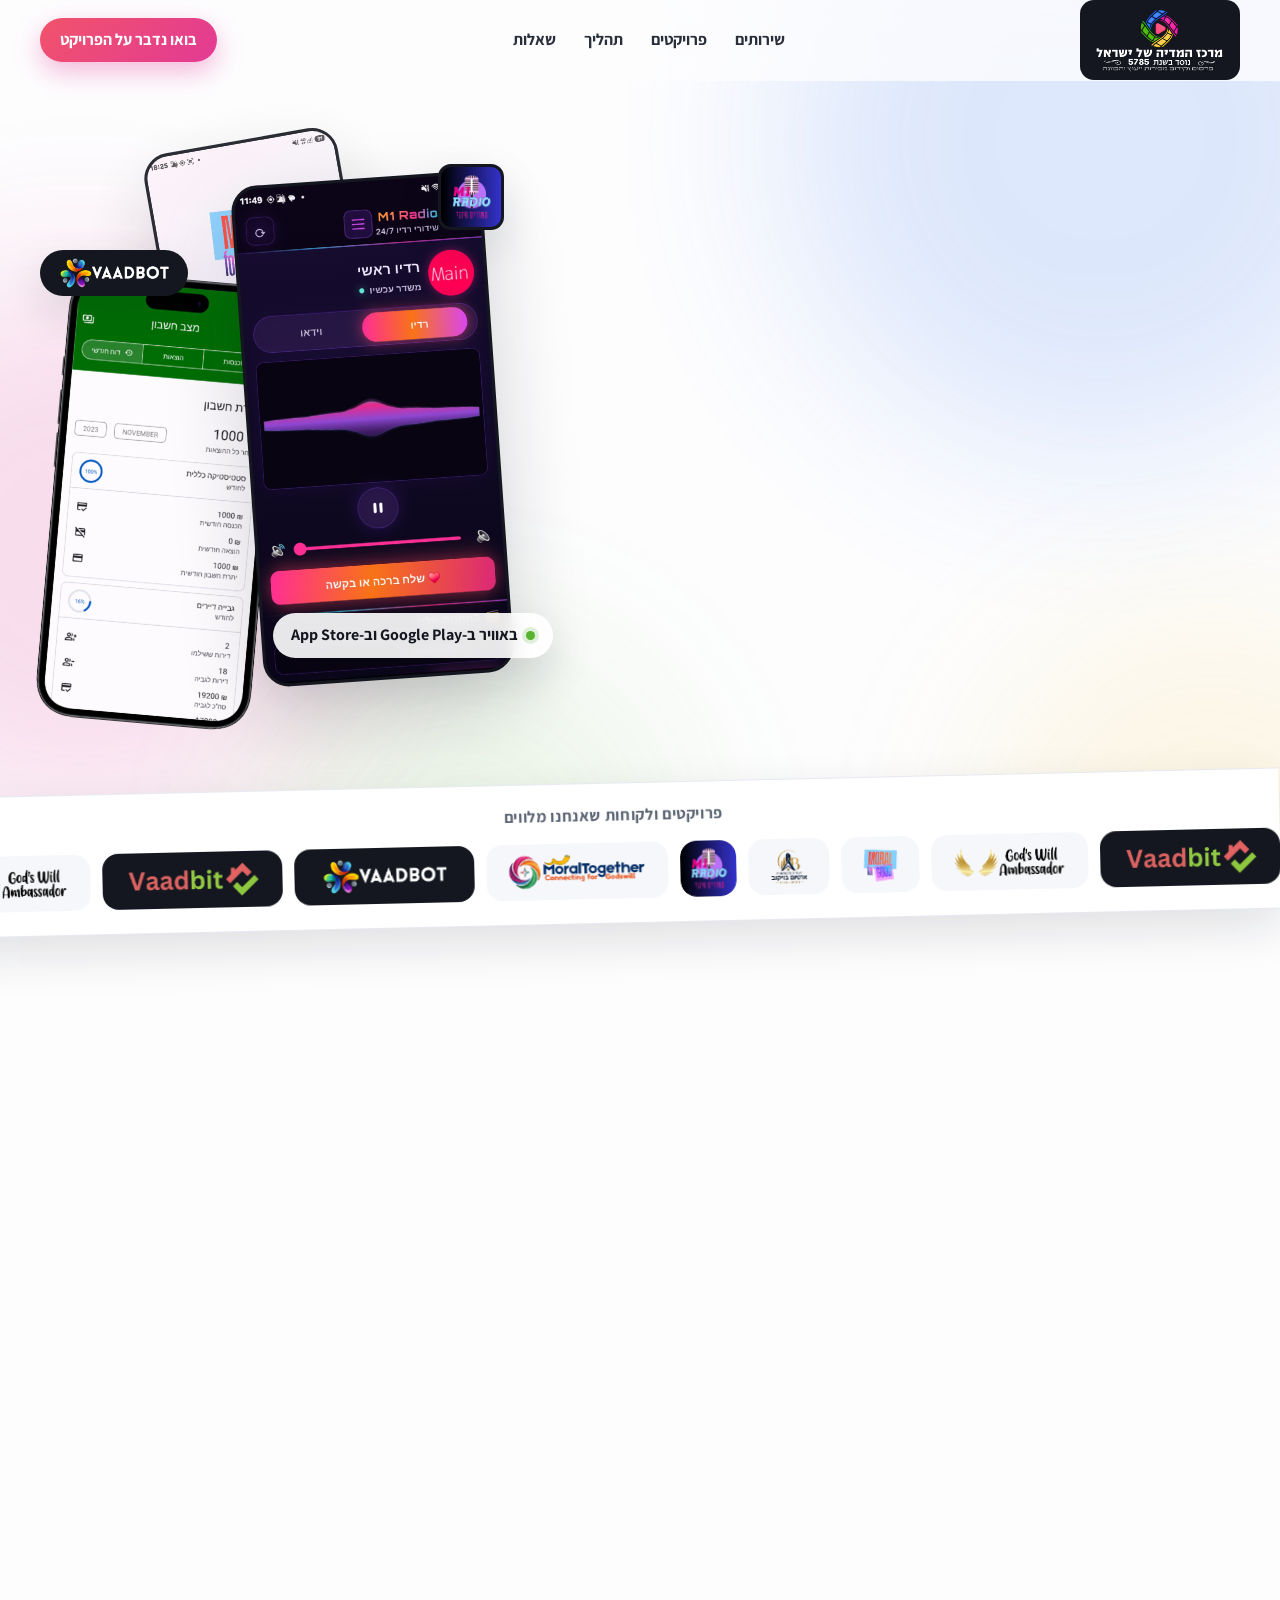
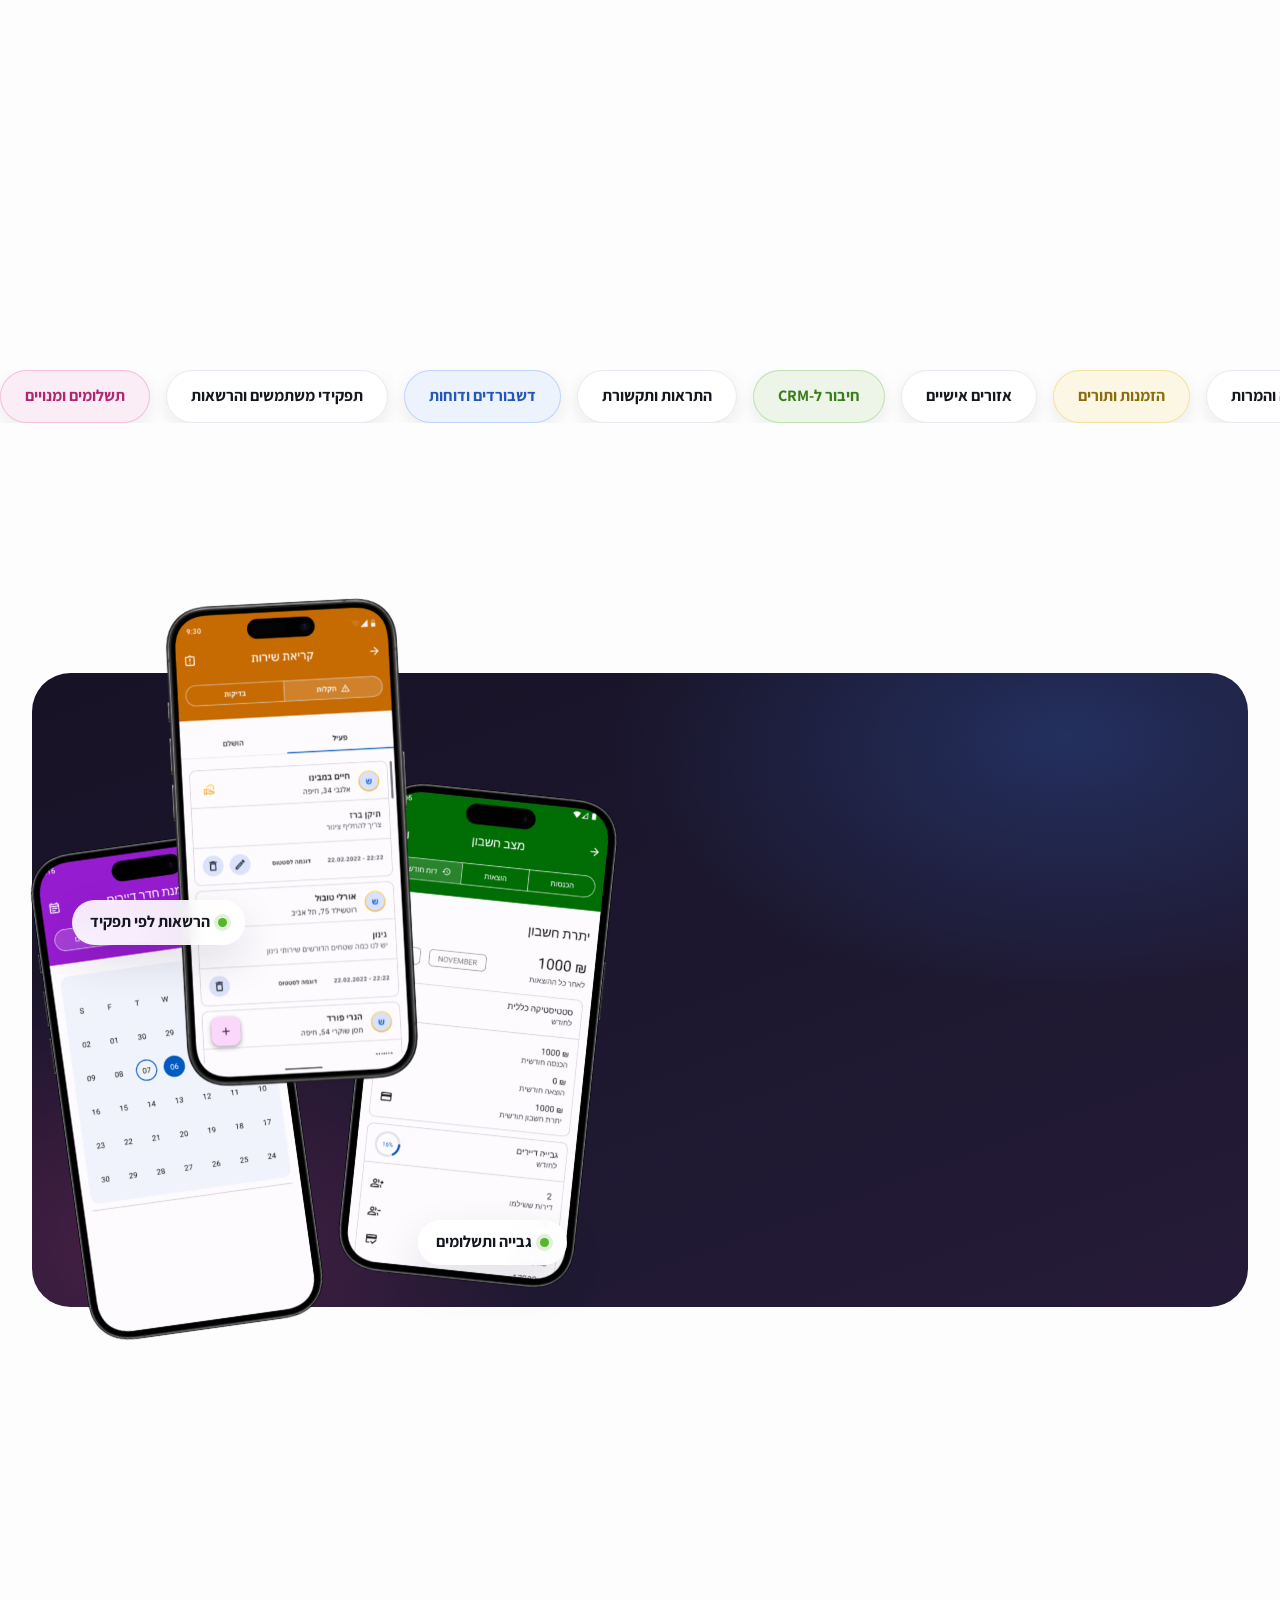
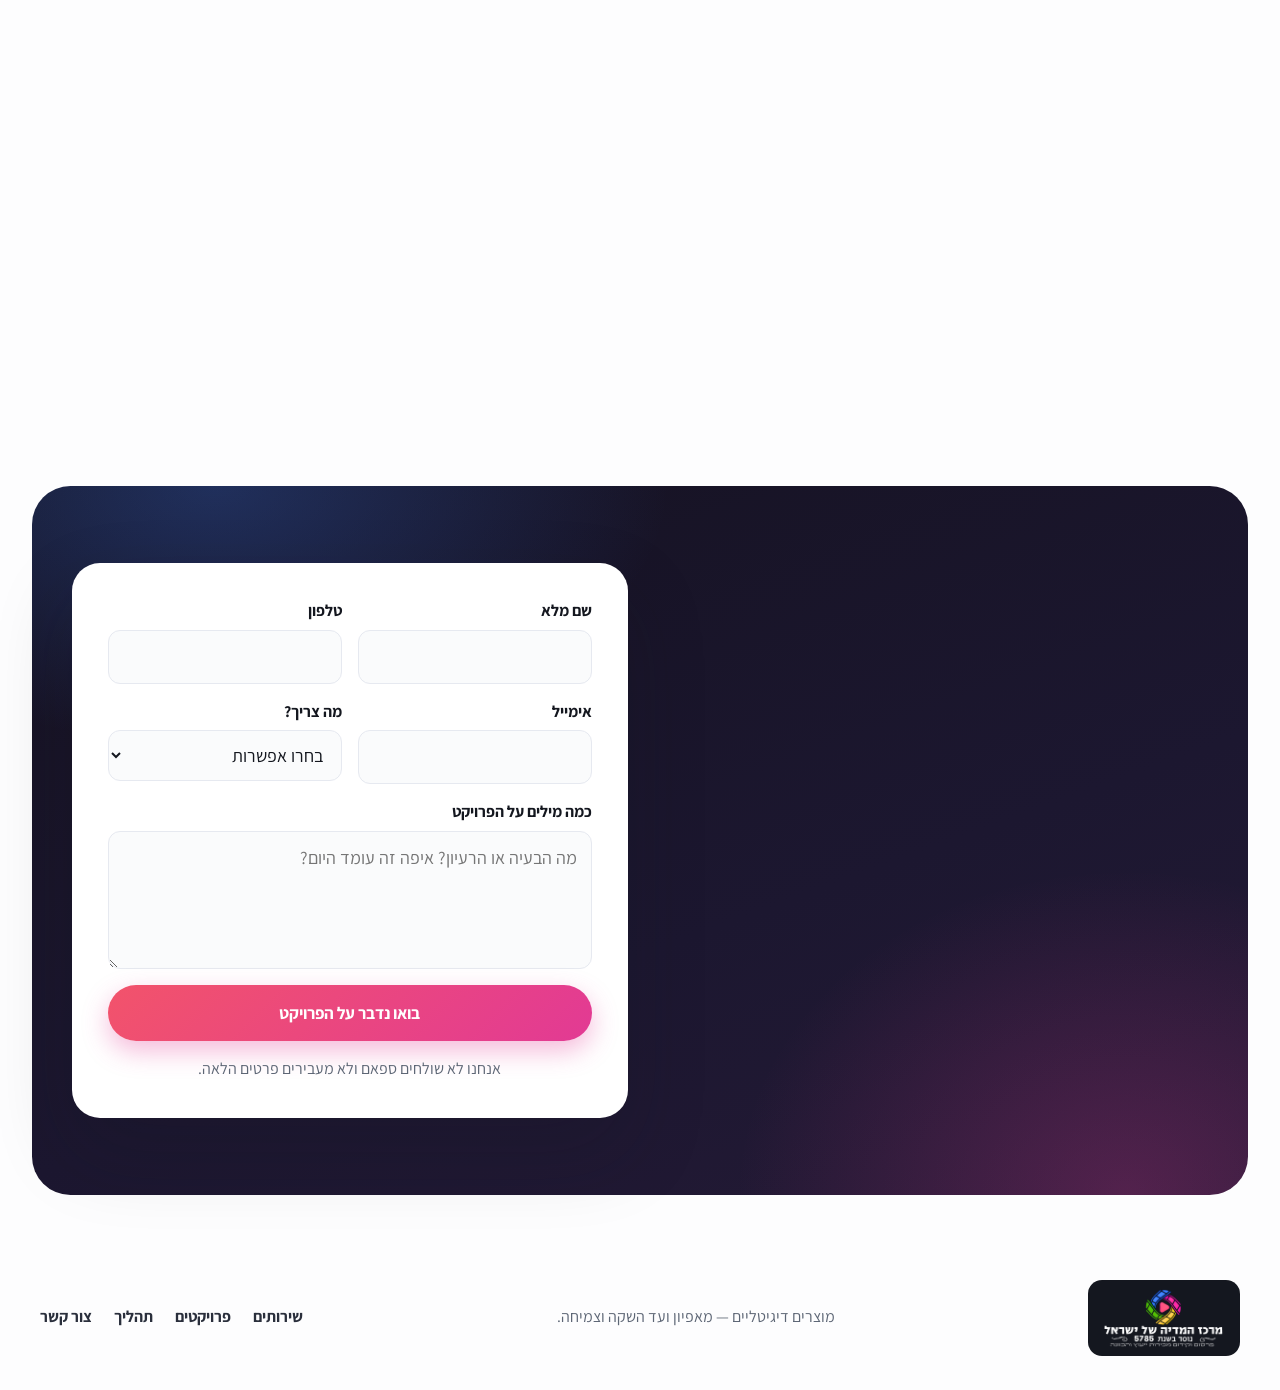
==== index.html @ 9c000285 "Add initial JavaScript and CSS files for website functionality and styling - Implement entrance anim" ====
<!doctype html>
<html lang="he-IL" dir="rtl">
  <head>
    <meta charset="utf-8">
    <meta name="viewport" content="width=device-width, initial-scale=1">
    <title>פיתוח אפליקציות ומוצרים דיגיטליים לעסקים | Merkaz Media</title>
    <meta name="description" content="האפליקציה שלכם — מהרעיון ועד Google Play ו-App Store. צוות קטן שמאפיין, מעצב ומפתח אפליקציות, מערכות Web ואתרים עסקיים. מוצרים אמיתיים באוויר: VaadBot, M1 Radio, MoralTogether.">
    <meta property="og:type" content="website">
    <meta property="og:title" content="Merkaz Media — האפליקציה שלכם, מהרעיון ועד החנויות">
    <meta property="og:description" content="צוות מוצר קטן: אפיון, עיצוב, פיתוח והשקה. מסכים אמיתיים מתוך מוצרים שכבר באוויר.">
    <link rel="icon" type="image/png" href="assets/favicon-merkaz-media.png">
    <link rel="preconnect" href="https://fonts.googleapis.com">
    <link rel="preconnect" href="https://fonts.gstatic.com" crossorigin>
    <link href="https://fonts.googleapis.com/css2?family=Assistant:wght@400;500;600;700;800&display=swap" rel="stylesheet">
    <link rel="stylesheet" href="styles.css">
  </head>
  <body>

    <div class="page-glow" aria-hidden="true">
      <span class="glow glow-blue"></span>
      <span class="glow glow-pink"></span>
      <span class="glow glow-yellow"></span>
      <span class="glow glow-green"></span>
    </div>

    <header class="site-header" data-header>
      <nav class="nav" aria-label="ניווט ראשי">
        <a class="brand" href="#top" aria-label="Merkaz Media">
          <img src="assets/merkaz-logo.png" alt="Merkaz Media">
        </a>
        <div class="nav-links" data-nav-links>
          <a href="#services">שירותים</a>
          <a href="#work">פרויקטים</a>
          <a href="#process">תהליך</a>
          <a href="#faq">שאלות</a>
        </div>
        <div class="nav-actions">
          <a class="btn btn-primary btn-nav" href="#contact">בואו נדבר על הפרויקט</a>
          <button class="menu-toggle" type="button" aria-label="פתיחת תפריט" aria-expanded="false" data-menu-toggle>
            <span></span><span></span>
          </button>
        </div>
      </nav>
    </header>

    <main id="top">

      <!-- ============ HERO ============ -->
      <section class="hero">
        <div class="container hero-grid">
          <div class="hero-copy" data-reveal>
            <p class="eyebrow">פיתוח אפליקציות · מערכות Web · אתרים עסקיים</p>
            <h1><span class="hl">האפליקציה שלכם</span> — מהרעיון ועד Google&nbsp;Play <span class="nowrap">ו-App&nbsp;Store</span></h1>
            <ul class="slide-bullets">
              <li>אפיון, עיצוב, פיתוח והשקה — צוות אחד לכל הדרך</li>
              <li>מדברים ישירות עם מי שבונה</li>
              <li>כל המסכים בעמוד — מתוך מוצרים שבאוויר</li>
            </ul>
            <div class="hero-actions">
              <a class="btn btn-primary btn-lg" href="#contact">בואו נדבר על הפרויקט</a>
            </div>
          </div>

          <div class="hero-collage" aria-label="מסכים מתוך מוצרים אמיתיים שלנו">
            <figure class="shot shot-main" data-float="1">
              <img src="assets/m1-player.jpeg" alt="אפליקציית M1 Radio - נגן רדיו חי">
            </figure>
            <figure class="shot shot-side no-frame" data-float="2">
              <img src="assets/vaadbot-account.png" alt="אפליקציית VaadBot - מצב חשבון ועד הבית">
            </figure>
            <figure class="shot shot-back" data-float="3">
              <img src="assets/mfg-login.jpg" alt="אפליקציית Moral for Good - מסך התחברות">
            </figure>
            <div class="float-chip chip-store" data-float="2">
              <span class="dot"></span> באוויר ב-Google Play וב-App Store
            </div>
            <div class="float-chip chip-logo chip-logo-vaadbot" data-float="2">
              <img src="assets/logo-vaadbot-color.png" alt="VaadBot">
            </div>
            <div class="float-chip chip-logo chip-logo-m1" data-float="1">
              <img src="assets/logo-m1radio.png" alt="M1 Radio">
            </div>
          </div>
        </div>

        <!-- logo strip bleeds out of the hero into the next section -->
        <div class="logo-strip" aria-label="מותגים שעובדים איתנו">
          <div class="logo-strip-inner">
            <p class="logo-strip-title">פרויקטים ולקוחות שאנחנו מלווים</p>
            <div class="logo-track" data-marquee>
              <div class="logo-group">
                <span class="logo-pill pill-dark"><img src="assets/logo-vaadbot-white.png" alt="VaadBot"></span>
                <span class="logo-pill"><img src="assets/logo-moraltogether.png" alt="MoralTogether"></span>
                <span class="logo-pill pill-photo"><img src="assets/logo-m1radio.png" alt="M1 Radio"></span>
                <span class="logo-pill"><img src="assets/logo-boikov-finance.png" alt="ארטיום בויקוב - ייעוץ משכנתאות"></span>
                <span class="logo-pill"><img src="assets/logo-moralforgood.png" alt="Moral for Good"></span>
                <span class="logo-pill"><img src="assets/logo-gwa-black.png" alt="God's Will Ambassador"></span>
                <span class="logo-pill pill-dark"><img src="assets/logo-vaadbit.png" alt="VaadBit"></span>
              </div>
              <div class="logo-group" aria-hidden="true">
                <span class="logo-pill pill-dark"><img src="assets/logo-vaadbot-white.png" alt=""></span>
                <span class="logo-pill"><img src="assets/logo-moraltogether.png" alt=""></span>
                <span class="logo-pill pill-photo"><img src="assets/logo-m1radio.png" alt=""></span>
                <span class="logo-pill"><img src="assets/logo-boikov-finance.png" alt=""></span>
                <span class="logo-pill"><img src="assets/logo-moralforgood.png" alt=""></span>
                <span class="logo-pill"><img src="assets/logo-gwa-black.png" alt=""></span>
                <span class="logo-pill pill-dark"><img src="assets/logo-vaadbit.png" alt=""></span>
              </div>
            </div>
          </div>
        </div>
      </section>

      <!-- ============ SERVICES ============ -->
      <section class="section services" id="services">
        <div class="container">
          <div class="section-head" data-reveal>
            <p class="eyebrow">מה אתם מקבלים</p>
            <h2>תקבלו אפליקציה, מערכת Web או אתר שמביא פניות — סביב התהליך האמיתי שלכם</h2>
          </div>

          <div class="service-grid">
            <article class="service-card" data-reveal>
              <h3>שירות שצריך להפוך לאפליקציה — <strong>עד החנויות.</strong></h3>
              <ul class="slide-bullets">
                <li>iOS ואנדרואיד מקוד אחד (Flutter / React Native)</li>
                <li>משתמשים, תשלומים והתראות</li>
                <li>ליווי עד הפרסום ב-Google Play וב-App Store</li>
              </ul>
              <img class="service-img service-img-phone" src="assets/m1-video.jpeg" alt="מסך וידאו באפליקציית M1 Radio" loading="lazy">
            </article>

            <article class="service-card" data-reveal>
              <h3>במקום אקסל, וואטסאפ ומערכות לא מחוברות — <strong>מערכת אחת.</strong></h3>
              <ul class="slide-bullets">
                <li>אזור אישי ללקוחות ולעובדים</li>
                <li>הרשאות, דוחות ותהליכי עבודה</li>
                <li>חיבור ל-CRM ולכלים שכבר יש לכם</li>
              </ul>
              <img class="service-img service-img-wide" src="assets/M1-Radio-web-app-preview.png" alt="מערכת Web של M1 Radio" loading="lazy">
            </article>

            <article class="service-card" data-reveal>
              <h3>אתר שעובד ככלי מכירה — <strong>לא תדמית.</strong></h3>
              <ul class="slide-bullets">
                <li>מסר אחד ברור בכל דף</li>
                <li>חיבור לפרסום, אנליטיקה ו-CRM</li>
                <li>מדידה ושיפור יחס ההמרה</li>
              </ul>
              <img class="service-img service-img-wide" src="assets/moraltogether-site.png" alt="אתר MoralTogether שפיתחנו" loading="lazy">
            </article>
          </div>

          <div class="discovery-strip" data-reveal>
            <strong>אין אפיון? מגיעים עם רעיון:</strong>
            <div class="discovery-steps">
              <span>רעיון</span><span class="arr">←</span><span>אפיון</span><span class="arr">←</span><span>מסכים</span><span class="arr">←</span><span>MVP</span>
            </div>
          </div>
        </div>

        <div class="cap-marquee" data-marquee aria-label="יכולות">
          <div class="cap-row">
            <span class="cap c-pink">תשלומים ומנויים</span>
            <span class="cap">תפקידי משתמשים והרשאות</span>
            <span class="cap c-blue">דשבורדים ודוחות</span>
            <span class="cap">התראות ותקשורת</span>
            <span class="cap c-green">חיבור ל-CRM</span>
            <span class="cap">אזורים אישיים</span>
            <span class="cap c-yellow">הזמנות ותורים</span>
            <span class="cap">אנליטיקה והמרות</span>
          </div>
          <div class="cap-row" aria-hidden="true">
            <span class="cap c-pink">תשלומים ומנויים</span>
            <span class="cap">תפקידי משתמשים והרשאות</span>
            <span class="cap c-blue">דשבורדים ודוחות</span>
            <span class="cap">התראות ותקשורת</span>
            <span class="cap c-green">חיבור ל-CRM</span>
            <span class="cap">אזורים אישיים</span>
            <span class="cap c-yellow">הזמנות ותורים</span>
            <span class="cap">אנליטיקה והמרות</span>
          </div>
        </div>

        <div class="container">
          <div class="section-cta" data-reveal>
            <a class="btn btn-dark" href="#contact">בואו נדבר על הפרויקט</a>
          </div>
        </div>
      </section>

      <!-- ============ CASE DEEP DIVE (dark island) ============ -->
      <section class="section deep-dive">
        <div class="container deep-grid">
          <div class="deep-copy" data-reveal>
            <p class="eyebrow eyebrow-light">מבט לתוך פרויקט אמיתי</p>
            <h2>מערכת עם תשלומים, תפקידים וגבייה — שרצה אצל <span class="hl-accent">דיירים אמיתיים</span></h2>
            <ul class="slide-bullets">
              <li>כל תפקיד — דייר, בעל דירה, ועד — רואה מסכים והרשאות משלו</li>
              <li>הכנסות, הוצאות וסטטוס גבייה לכל דירה</li>
              <li>קריאות שירות, ספקים והזמנת חדרים באפליקציה אחת</li>
            </ul>
            <a class="btn btn-light" href="#contact">בואו נדבר על הפרויקט</a>
          </div>
          <div class="deep-screens" aria-label="מסכים מתוך VaadBot">
            <figure class="deep-phone dp-1 no-frame"><img src="assets/vaadbot-account.png" alt="מצב חשבון ב-VaadBot" loading="lazy"></figure>
            <figure class="deep-phone dp-2 no-frame"><img src="assets/vaadbot-service.png" alt="קריאות שירות ב-VaadBot" loading="lazy"></figure>
            <figure class="deep-phone dp-3 no-frame"><img src="assets/vaadbot-calendar.png" alt="הזמנת חדר דיירים ב-VaadBot" loading="lazy"></figure>
            <div class="float-chip chip-roles" data-float="1"><span class="dot dot-green"></span> הרשאות לפי תפקיד</div>
            <div class="float-chip chip-pay" data-float="2"><span class="dot dot-yellow"></span> גבייה ותשלומים</div>
          </div>
        </div>
      </section>

      <!-- ============ PROJECTS / PROOF ============ -->
      <section class="section work" id="work">
        <div class="container">
          <div class="section-head" data-reveal>
            <p class="eyebrow">פרויקטים נבחרים</p>
            <h2>בלי הדמיות ובלי סטוק — <span class="hl-accent">מסכים אמיתיים</span> מתוך מוצרים שכבר באוויר</h2>
          </div>

          <div class="work-grid">
            <article class="work-card wc-tall" data-reveal>
              <a class="work-media wm-phone" href="https://play.google.com/store/apps/details?id=il.m1radio.m1_radio&hl=he" target="_blank" rel="noopener">
                <img src="assets/m1-live.jpeg" alt="שידור חי באפליקציית M1 Radio" loading="lazy">
              </a>
              <div class="work-body">
                <p><strong>M1 Radio</strong> — רדיו 24/7 עם שידור חי · Google Play</p>
              </div>
            </article>

            <article class="work-card wc-tall" data-reveal>
              <div class="work-media wm-phone">
                <img src="assets/mfg-4.jpg" alt="מסך הגרלות באפליקציית Moral for Good" loading="lazy">
              </div>
              <div class="work-body">
                <p><strong>Moral for Good</strong> — פרופילים, תוכן והגרלות לקהילה</p>
              </div>
            </article>

            <article class="work-card wc-tall" data-reveal>
              <div class="work-media wm-phone">
                <img src="assets/m1-feed.jpeg" alt="תחנות ובקשות באפליקציית M1 Radio" loading="lazy">
              </div>
              <div class="work-body">
                <p><strong>M1 Radio</strong> — תחנות, ברכות ובקשות מהמאזינים</p>
              </div>
            </article>

            <article class="work-card wc-wide" data-reveal>
              <a class="work-media wm-wide" href="https://moraltogether.com/" target="_blank" rel="noopener">
                <img src="assets/moraltogether-site.png" alt="דף הבית של MoralTogether" loading="lazy">
              </a>
              <div class="work-body">
                <p><strong>MoralTogether</strong> — פלטפורמת קהילה בשלוש שפות · moraltogether.com</p>
              </div>
            </article>

            <article class="work-card wc-wide" data-reveal>
              <div class="work-media wm-wide">
                <img src="assets/boikov-finance-hero.png" alt="אתר ארטיום בויקוב - ייעוץ משכנתאות" loading="lazy">
              </div>
              <div class="work-body">
                <p><strong>ארטיום בויקוב</strong> — אתר תדמית ולידים ליועץ משכנתאות</p>
              </div>
            </article>

            <article class="work-card wc-wide" data-reveal>
              <div class="work-media wm-wide">
                <img src="assets/iceking-hero.png" alt="אתר Boikov Mindset - אימון מנטלי" loading="lazy">
              </div>
              <div class="work-body">
                <p><strong>Boikov Mindset</strong> — אתר אישי לאימון מנטלי ולסדנאות</p>
              </div>
            </article>
          </div>
        </div>
      </section>

      <!-- ============ TEAM + PROCESS ============ -->
      <section class="section team" id="team">
        <div class="container team-grid">
          <div class="team-media" data-reveal>
            <img src="assets/vladimir-berson.jpg" alt="ולדימיר ברסון - מוביל פיתוח והשקת פרויקטים" loading="lazy">
            <div class="team-badge">
              <strong>ולדימיר ברסון</strong>
              <span>מוביל פיתוח ומסירת פרויקטים</span>
            </div>
          </div>
          <div class="team-copy" data-reveal>
            <p class="eyebrow">מי אתם פוגשים</p>
            <h2>אתם מדברים ישירות עם מי שבונה — מהשיחה הראשונה ועד ההשקה</h2>
            <ul class="slide-bullets">
              <li>ולדימיר מלווה כל פרויקט אישית — בלי שכבות תיווך</li>
              <li>מגיעים עם בעיה או רעיון — יוצאים עם תוכנית</li>
              <li>אחרי ההשקה: תמיכה, אנליטיקה והמשך פיתוח</li>
            </ul>
            <a class="btn btn-dark" href="#contact">בואו נדבר על הפרויקט</a>
          </div>
        </div>

        <div class="container">
          <div class="process-strip" id="process" data-reveal aria-label="שלבי העבודה">
            <span class="process-step"><span class="step-num sn-blue">1</span>היכרות</span>
            <span class="process-step"><span class="step-num sn-pink">2</span>אפיון</span>
            <span class="process-step"><span class="step-num sn-yellow">3</span>עיצוב</span>
            <span class="process-step"><span class="step-num sn-green">4</span>פיתוח</span>
            <span class="process-step"><span class="step-num sn-blue">5</span>השקה</span>
            <span class="process-step"><span class="step-num sn-pink">6</span>צמיחה</span>
          </div>
        </div>
      </section>

      <!-- ============ FAQ ============ -->
      <section class="section faq-section" id="faq">
        <div class="container faq-grid">
          <div class="section-head" data-reveal>
            <p class="eyebrow">שאלות נפוצות</p>
            <h2>מה ששואלים אותנו לפני שמתחילים</h2>
          </div>
          <div class="faq" data-reveal>
            <details open>
              <summary>האם צריך להגיע עם אפיון מלא?</summary>
              <p>לא. מספיק להגיע עם בעיה עסקית, רעיון או כיוון ראשוני. אנחנו עוזרים להגדיר את המוצר, ה-MVP ותוכנית העבודה.</p>
            </details>
            <details>
              <summary>כמה עולה לפתח אפליקציה?</summary>
              <p>זה תלוי בהיקף ובמורכבות. אחרי שיחת היכרות ואפיון ראשוני נותנים הערכה מסודרת לפי שלבים — בלי הבטחות כלליות ובלי הפתעות בהמשך.</p>
            </details>
            <details>
              <summary>כמה זמן לוקח פרויקט?</summary>
              <p>תלוי בהיקף. MVP ממוקד יכול לעלות לאוויר תוך חודשים בודדים; אחרי האפיון תקבלו תוכנית שלבים ריאלית.</p>
            </details>
            <details>
              <summary>למי שייך הקוד והמוצר?</summary>
              <p>זה מוגדר בצורה ברורה בהסכם הפרויקט. הלקוח מקבל שקיפות וגישה מסודרת לעבודה ולתיעוד.</p>
            </details>
            <details>
              <summary>מה קורה אחרי ההשקה?</summary>
              <p>השקה היא לא סוף הדרך. ממשיכים לתמוך, לשפר ולהרחיב את המוצר לפי הצורך — כולל אנליטיקה ותוכנית צמיחה.</p>
            </details>
          </div>
        </div>
      </section>

      <!-- ============ CONTACT (dark island) ============ -->
      <section class="section contact" id="contact">
        <div class="container contact-grid">
          <div class="contact-copy" data-reveal>
            <p class="eyebrow eyebrow-light">מתחילים שיחה</p>
            <h2>ספרו מה אתם רוצים לבנות — נחזור אליכם <span class="hl-accent">תוך יום עסקים</span></h2>
            <ul class="slide-bullets">
              <li>שיחת היכרות ללא עלות וללא התחייבות</li>
              <li>מדברים ישירות עם מי שיבנה את המוצר</li>
              <li>מקבלים כיוון ראשוני גם בלי אפיון מוכן</li>
            </ul>
            <div class="contact-person">
              <img src="assets/vladimir-berson.jpg" alt="" loading="lazy">
              <div>
                <strong>ולדימיר ברסון</strong>
                <span>עונה אישית לכל פנייה</span>
              </div>
            </div>
          </div>
          <form class="contact-form" data-contact-form novalidate>
            <div class="form-grid">
              <div class="form-field">
                <label for="f-name">שם מלא</label>
                <input id="f-name" name="name" autocomplete="name" required>
              </div>
              <div class="form-field">
                <label for="f-phone">טלפון</label>
                <input id="f-phone" name="phone" type="tel" autocomplete="tel" required>
              </div>
              <div class="form-field">
                <label for="f-email">אימייל</label>
                <input id="f-email" name="email" type="email" autocomplete="email">
              </div>
              <div class="form-field">
                <label for="f-need">מה צריך?</label>
                <select id="f-need" name="need" required>
                  <option value="">בחרו אפשרות</option>
                  <option>אפליקציה</option>
                  <option>מערכת Web</option>
                  <option>אתר עסקי</option>
                  <option>אפיון מוצר / UX</option>
                  <option>עדיין לא בטוחים</option>
                </select>
              </div>
              <div class="form-field full">
                <label for="f-msg">כמה מילים על הפרויקט</label>
                <textarea id="f-msg" name="message" rows="4" placeholder="מה הבעיה או הרעיון? איפה זה עומד היום?" required></textarea>
              </div>
              <div class="form-field full">
                <button class="btn btn-primary btn-lg btn-submit" type="submit">בואו נדבר על הפרויקט</button>
                <p class="form-note">אנחנו לא שולחים ספאם ולא מעבירים פרטים הלאה.</p>
              </div>
            </div>
            <div class="success-message" tabindex="-1" hidden>
              <strong>תודה, קיבלנו את הפרטים!</strong>
              <span>נחזור אליכם בהקדם — בדרך כלל תוך יום עסקים.</span>
            </div>
          </form>
        </div>
      </section>
    </main>

    <footer class="site-footer">
      <div class="container footer-inner">
        <a class="brand" href="#top"><img src="assets/merkaz-logo.png" alt="Merkaz Media"></a>
        <span>מוצרים דיגיטליים — מאפיון ועד השקה וצמיחה.</span>
        <nav class="footer-nav" aria-label="ניווט תחתון">
          <a href="#services">שירותים</a>
          <a href="#work">פרויקטים</a>
          <a href="#process">תהליך</a>
          <a href="#contact">צור קשר</a>
        </nav>
      </div>
    </footer>

    <script src="script.js"></script>
  </body>
</html>
---- styles.css ----
/* ============================================================
   Merkaz Media — WebsiteClaude04
   Palette from the logo: blue / magenta / green / yellow,
   coral "play" as the primary CTA color.
   Layout concept: "smeared grid" (from WebsiteClaude02) —
   sections bleed into each other, elements overlap boundaries,
   soft color fields drift behind the page.
   Copy concept (from WebsiteClaude03) — the headline IS the
   text: highlighted words alone tell the story, body copy is
   3-4 short bullets per block, one repeated CTA.
   ============================================================ */

:root {
  --ink: #14171f;
  --ink-soft: #2a2f3c;
  --muted: #5d6675;
  --line: #e6e9f0;
  --bg: #fdfdfe;
  --white: #ffffff;

  --blue: #3b7af0;
  --pink: #e23a94;
  --coral: #f2536b;
  --green: #58b32e;
  --yellow: #f2c230;

  --grad-cta: linear-gradient(135deg, var(--coral), var(--pink));
  --grad-brand: linear-gradient(120deg, var(--blue), var(--pink) 55%, var(--yellow));

  --shadow-sm: 0 6px 18px rgba(20, 23, 31, 0.08);
  --shadow-md: 0 18px 44px rgba(20, 23, 31, 0.12);
  --shadow-lg: 0 34px 80px rgba(20, 23, 31, 0.18);

  --radius: 20px;
  --radius-lg: 28px;
  --container: 1400px;
  --pad: clamp(20px, 4vw, 40px);
  --font: "Assistant", "Segoe UI", Arial, sans-serif;
}

* { box-sizing: border-box; }

html { scroll-behavior: smooth; overflow-x: clip; }

body {
  margin: 0;
  font-family: var(--font);
  font-size: 18px;
  line-height: 1.55;
  color: var(--ink);
  background: var(--bg);
  text-align: right;
  overflow-x: hidden;
}

img { max-width: 100%; display: block; }

a { color: inherit; text-decoration: none; }

button, input, select, textarea { font: inherit; color: inherit; }

p { margin: 0 0 1em; }

/* ---------- typography: the headline IS the text ---------- */

h1, h2, h3 { margin: 0 0 0.45em; font-weight: 800; }

h1 {
  font-size: clamp(36px, 5vw, 64px);
  line-height: 1.08;
  letter-spacing: -0.015em;
}

h2 {
  font-size: clamp(28px, 3.8vw, 48px);
  line-height: 1.12;
  letter-spacing: -0.01em;
}

h3 { font-size: 20px; font-weight: 700; }

.nowrap { white-space: nowrap; }

/* highlights: gradient for the hero, one accent color everywhere else —
   the rest of the text stays in a single ink tone */
.hl {
  background: linear-gradient(90deg, var(--blue), var(--pink) 60%, var(--coral));
  -webkit-background-clip: text;
  background-clip: text;
  color: transparent;
}

.hl-accent { color: var(--blue); }

.deep-dive .hl-accent, .contact .hl-accent { color: #7dabff; }

.container {
  max-width: var(--container);
  margin: 0 auto;
  padding-inline: var(--pad);
}

.section { position: relative; padding: clamp(56px, 8vw, 110px) 0; }

.section-head { max-width: 980px; margin-bottom: clamp(28px, 4vw, 48px); }

.eyebrow {
  display: inline-flex;
  align-items: center;
  gap: 8px;
  margin: 0 0 14px;
  padding: 6px 14px;
  border-radius: 999px;
  background: rgba(59, 122, 240, 0.08);
  border: 1px solid rgba(59, 122, 240, 0.18);
  color: var(--blue);
  font-size: 16px;
  font-weight: 700;
}

.eyebrow-light {
  background: rgba(255, 255, 255, 0.1);
  border-color: rgba(255, 255, 255, 0.22);
  color: #fff;
}

/* the entire body copy of a block — max 3-4 short bullets */
.slide-bullets {
  list-style: none;
  margin: 0 0 8px;
  padding: 0;
  display: grid;
  gap: 11px;
  font-size: clamp(18px, 1.4vw, 19px);
  font-weight: 600;
  color: var(--ink-soft);
}

.slide-bullets li { display: flex; align-items: baseline; gap: 10px; }

.slide-bullets li::before {
  content: "✓";
  color: var(--green);
  font-weight: 800;
  flex: 0 0 auto;
}

.deep-dive .slide-bullets, .contact .slide-bullets { color: rgba(255, 255, 255, 0.85); }
.deep-dive .slide-bullets li::before, .contact .slide-bullets li::before { color: var(--yellow); }

/* ---------- page-wide soft color fields (the "smear") ---------- */

.page-glow {
  position: fixed;
  inset: 0;
  z-index: -1;
  pointer-events: none;
  overflow: hidden;
}

.glow {
  position: absolute;
  border-radius: 50%;
  filter: blur(90px);
  opacity: 0.16;
}

.glow-blue   { width: 640px; height: 640px; background: var(--blue);   top: -180px; right: -140px; }
.glow-pink   { width: 560px; height: 560px; background: var(--pink);   top: 30vh;   left: -200px;  }
.glow-yellow { width: 460px; height: 460px; background: var(--yellow); top: 68vh;   right: -160px; opacity: 0.12; }
.glow-green  { width: 420px; height: 420px; background: var(--green);  bottom: -160px; left: 20vw; opacity: 0.1; }

/* ---------- buttons ---------- */

.btn {
  display: inline-flex;
  align-items: center;
  justify-content: center;
  gap: 8px;
  padding: 12px 24px;
  border: 0;
  border-radius: 999px;
  font-weight: 700;
  font-size: 16px;
  cursor: pointer;
  transition: transform 0.2s ease, box-shadow 0.2s ease, background 0.2s ease;
  white-space: nowrap;
}

.btn:hover { transform: translateY(-2px); }
.btn:active { transform: translateY(0); }

.btn-primary {
  background: var(--grad-cta);
  color: #fff;
  box-shadow: 0 10px 26px rgba(226, 58, 148, 0.35);
}

.btn-primary:hover { box-shadow: 0 16px 34px rgba(226, 58, 148, 0.45); }

.btn-dark { background: var(--ink); color: #fff; box-shadow: var(--shadow-sm); }
.btn-dark:hover { background: #232836; }

.btn-light { background: #fff; color: var(--ink); box-shadow: var(--shadow-sm); }

.btn-lg { padding: 15px 30px; font-size: 17px; }
.btn-nav { padding: 10px 20px; font-size: 16px; }

/* ---------- header ---------- */

.site-header {
  position: sticky;
  top: 0;
  z-index: 50;
  background: rgba(253, 253, 254, 0.8);
  backdrop-filter: blur(14px);
  -webkit-backdrop-filter: blur(14px);
  border-bottom: 1px solid transparent;
  transition: border-color 0.25s ease, box-shadow 0.25s ease;
}

.site-header.scrolled {
  border-bottom-color: var(--line);
  box-shadow: 0 8px 30px rgba(20, 23, 31, 0.06);
}

.nav {
  max-width: var(--container);
  margin: 0 auto;
  padding: 0 var(--pad);
  min-height: 76px;
  display: flex;
  align-items: center;
  justify-content: space-between;
  gap: 24px;
}

.brand {
  display: inline-flex;
  align-items: center;
  padding: 8px 16px;
  border-radius: 14px;
  background: var(--ink);
}

.brand img { width: 128px; height: auto; }

.nav-links {
  display: flex;
  gap: 28px;
  font-weight: 700;
  font-size: 16px;
  color: var(--ink-soft);
}

.nav-links a { position: relative; padding: 6px 0; }

.nav-links a::after {
  content: "";
  position: absolute;
  bottom: 0;
  right: 0;
  width: 0;
  height: 3px;
  border-radius: 3px;
  background: var(--grad-cta);
  transition: width 0.25s ease;
}

.nav-links a:hover::after { width: 100%; }

.nav-actions { display: flex; align-items: center; gap: 12px; }

.menu-toggle {
  display: none;
  flex-direction: column;
  justify-content: center;
  gap: 6px;
  width: 44px;
  height: 44px;
  padding: 10px;
  border: 1.5px solid var(--line);
  border-radius: 12px;
  background: #fff;
  cursor: pointer;
}

.menu-toggle span {
  display: block;
  height: 2.5px;
  border-radius: 2px;
  background: var(--ink);
  transition: transform 0.25s ease, opacity 0.25s ease;
}

/* ---------- hero ---------- */

.hero { position: relative; padding-top: clamp(40px, 6vw, 80px); }

.hero-grid {
  display: grid;
  grid-template-columns: 1.05fr 0.95fr;
  align-items: center;
  gap: clamp(24px, 4vw, 60px);
}

.hero-copy .slide-bullets { max-width: 520px; }

.hero-actions {
  display: flex;
  flex-wrap: wrap;
  gap: 14px;
  margin-top: 28px;
}

/* hero collage — overlapping real screenshots */

.hero-collage {
  position: relative;
  min-height: 560px;
  z-index: 1;
}

.shot {
  position: absolute;
  margin: 0;
  border-radius: 26px;
  overflow: hidden;
  box-shadow: var(--shadow-lg);
  border: 3px solid var(--ink);
  background: var(--ink);
}

/* VaadBot screenshots already sit inside a device mockup — no added frame,
   and the full mockup must stay visible (don't crop the bottom) */
.no-frame {
  border: 0 !important;
  background: transparent !important;
  box-shadow: none !important;
  overflow: visible !important;
  aspect-ratio: auto !important;
  height: auto !important;
}

.no-frame img,
img.no-frame {
  object-fit: contain !important;
  height: auto !important;
  aspect-ratio: auto !important;
}

.no-frame img { width: 100% !important; }

.shot img { width: 100%; height: 100%; object-fit: cover; object-position: top; }

.shot-main {
  width: min(260px, 46%);
  aspect-ratio: 9 / 18;
  top: 20px;
  right: 16%;
  transform: rotate(-4deg);
  z-index: 3;
}

.shot-side {
  width: min(220px, 40%);
  aspect-ratio: 9 / 17.5;
  top: 120px;
  left: 2%;
  transform: rotate(5deg);
  z-index: 2;
}

.shot-back {
  width: min(200px, 36%);
  aspect-ratio: 9 / 17;
  top: -20px;
  left: 24%;
  transform: rotate(-10deg);
  z-index: 1;
  opacity: 0.9;
}

.float-chip {
  position: absolute;
  display: inline-flex;
  align-items: center;
  gap: 8px;
  padding: 10px 18px;
  border-radius: 999px;
  background: rgba(255, 255, 255, 0.9);
  backdrop-filter: blur(8px);
  box-shadow: var(--shadow-md);
  font-size: 16px;
  font-weight: 700;
  white-space: nowrap;
  z-index: 4;
}

.float-chip .dot {
  width: 9px;
  height: 9px;
  border-radius: 50%;
  background: var(--green);
  box-shadow: 0 0 0 4px rgba(88, 179, 46, 0.18);
}

.dot-green { background: var(--green); }
.dot-yellow { background: var(--yellow); box-shadow: 0 0 0 4px rgba(242, 194, 48, 0.2); }

.chip-store { bottom: 60px; right: 6%; }

/* logo badges pinned to their phone */
.chip-logo { padding: 8px 14px; background: var(--ink); }
.chip-logo img { height: 30px; width: auto; border-radius: 6px; }

.chip-logo-vaadbot { top: 92px; left: 0; }

.chip-logo-m1 { top: 6px; right: 15%; padding: 3px; border-radius: 13px; }
.chip-logo-m1 img { height: 60px; width: 60px; object-fit: cover; border-radius: 10px; }

/* gentle float animations */

@keyframes floatY {
  0%, 100% { translate: 0 0; }
  50% { translate: 0 -12px; }
}

[data-float="1"] { animation: floatY 7s ease-in-out infinite; }
[data-float="2"] { animation: floatY 9s ease-in-out 0.8s infinite; }
[data-float="3"] { animation: floatY 11s ease-in-out 1.6s infinite; }

/* ---------- logo strip (bleeds across the hero boundary) ---------- */

.logo-strip {
  position: relative;
  z-index: 5;
  margin-top: clamp(36px, 5vw, 64px);
  margin-bottom: -46px;
  transform: rotate(-1.3deg);
}

.logo-strip-inner {
  width: 104%;
  margin-left: -4%;
  overflow: hidden;
  background: #fff;
  border-block: 1px solid var(--line);
  box-shadow: var(--shadow-md);
  padding: 20px 0 24px;
}

.logo-strip-title {
  margin: 0 0 14px;
  text-align: center;
  font-size: 16px;
  font-weight: 700;
  letter-spacing: 0.04em;
  color: var(--muted);
}

/* Infinite logo marquee (JS clones the logos to fill any width) */
.logo-track {
  direction: ltr;
  display: flex;
  width: max-content;
}

.logo-group {
  flex: 0 0 auto;
  display: flex;
  align-items: center;
  animation: logo-scroll 34s linear infinite;
}

.logo-track:hover .logo-group { animation-play-state: paused; }

.logo-pill {
  display: inline-flex;
  align-items: center;
  justify-content: center;
  flex: 0 0 auto;
  height: 56px;
  margin-inline-start: 12px;
  padding: 10px 22px;
  border-radius: 16px;
  background: #f6f7fa;
}

.logo-pill img { max-height: 34px; width: auto; }

.pill-dark { background: var(--ink); }
.pill-photo { padding: 0; overflow: hidden; }
.pill-photo img { max-height: 56px; border-radius: 16px; }

@keyframes logo-scroll {
  from { transform: translateX(0); }
  to { transform: translateX(-100%); }
}

/* ---------- services (3 equal cards, layout from WebsiteClaude03) ---------- */

.services { padding-top: clamp(90px, 11vw, 150px); overflow: hidden; }

.service-grid {
  display: grid;
  grid-template-columns: repeat(3, 1fr);
  gap: 22px;
}

.service-card {
  display: flex;
  flex-direction: column;
  background: #fff;
  border: 1px solid var(--line);
  border-radius: var(--radius-lg);
  padding: 28px 26px;
  box-shadow: var(--shadow-sm);
  transition: transform 0.25s ease, box-shadow 0.25s ease;
}

.service-card:hover { transform: translateY(-6px); box-shadow: var(--shadow-md); }

.service-card h3 {
  font-size: clamp(20px, 1.8vw, 25px);
  line-height: 1.28;
  margin-bottom: 16px;
}

.service-card .slide-bullets { font-size: 16px; gap: 9px; margin-bottom: 20px; }

.service-img {
  margin-top: auto;
  border-radius: 14px;
  border: 1px solid var(--line);
  box-shadow: var(--shadow-sm);
  width: 100%;
  object-fit: cover;
  object-position: top;
}

.service-img-wide { aspect-ratio: 16 / 10; }

.service-img-phone {
  width: 62%;
  align-self: center;
  aspect-ratio: 9 / 14;
  border: 3px solid var(--ink);
  border-radius: 20px;
}

.discovery-strip {
  display: flex;
  flex-wrap: wrap;
  align-items: center;
  justify-content: center;
  gap: 12px 20px;
  margin-top: clamp(28px, 4vw, 40px);
  padding: 18px 24px;
  border-radius: var(--radius);
  background: rgba(242, 194, 48, 0.1);
  border: 1px solid rgba(242, 194, 48, 0.35);
  font-size: 17px;
}

.discovery-steps {
  display: flex;
  flex-wrap: wrap;
  align-items: center;
  gap: 8px;
  font-weight: 700;
  font-size: 16px;
}

.discovery-steps span:not(.arr) {
  padding: 7px 14px;
  border-radius: 999px;
  background: #fff;
  border: 1px solid var(--line);
}

.discovery-steps .arr { color: var(--blue); }

.section-cta { margin-top: clamp(32px, 4vw, 48px); text-align: center; }

/* ---------- capabilities marquee (flat row, inside services) ---------- */

.cap-marquee {
  direction: ltr;
  display: flex;
  max-width: 100vw;
  overflow: hidden;
  margin-top: clamp(24px, 3vw, 36px);
}

.cap-row {
  display: flex;
  flex: 0 0 auto;
  gap: 16px;
  padding-inline-end: 16px;
  animation: marquee 38s linear infinite;
}

.cap-marquee:hover .cap-row { animation-play-state: paused; }

@keyframes marquee {
  from { transform: translateX(0); }
  to { transform: translateX(-100%); }
}

.cap {
  direction: rtl;
  padding: 13px 24px;
  border-radius: 999px;
  background: #fff;
  border: 1px solid var(--line);
  box-shadow: var(--shadow-sm);
  font-weight: 700;
  font-size: 16px;
  white-space: nowrap;
}

.c-pink { background: rgba(226, 58, 148, 0.08); border-color: rgba(226, 58, 148, 0.25); color: #b02771; }
.c-blue { background: rgba(59, 122, 240, 0.08); border-color: rgba(59, 122, 240, 0.25); color: #2557b8; }
.c-yellow { background: rgba(242, 194, 48, 0.12); border-color: rgba(242, 194, 48, 0.4); color: #8a6d0d; }
.c-green { background: rgba(88, 179, 46, 0.1); border-color: rgba(88, 179, 46, 0.3); color: #3c7d1e; }

/* ---------- deep dive (dark island with bleeding phones) ---------- */

.deep-dive {
  margin: clamp(30px, 4vw, 60px) clamp(10px, 2.5vw, 40px);
  padding: clamp(50px, 6vw, 90px) 0;
  border-radius: clamp(24px, 3vw, 44px);
  background:
    radial-gradient(700px 400px at 85% 10%, rgba(59, 122, 240, 0.25), transparent 65%),
    radial-gradient(600px 400px at 10% 90%, rgba(226, 58, 148, 0.22), transparent 65%),
    linear-gradient(160deg, #171225, #1d1830 55%, #251b38);
  color: #fff;
}

.deep-dive h2 { color: #fff; }

.deep-dive .slide-bullets { margin: 0 0 28px; }

.deep-grid {
  display: grid;
  grid-template-columns: 1.05fr 0.95fr;
  gap: clamp(28px, 4vw, 60px);
  align-items: center;
}

.deep-screens {
  position: relative;
  min-height: 480px;
}

.deep-phone {
  position: absolute;
  margin: 0;
  width: min(240px, 50%);
  aspect-ratio: 9 / 17.5;
  border-radius: 24px;
  overflow: hidden;
  border: 4px solid rgba(255, 255, 255, 0.9);
  box-shadow: 0 30px 70px rgba(0, 0, 0, 0.45);
}

.deep-phone img { width: 100%; height: 100%; object-fit: cover; object-position: top; }

/* the middle phone pokes out of the dark island */
.dp-1 { top: 40px; right: -2%; transform: rotate(6deg); z-index: 2; }
.dp-2 { top: -150px; right: 34%; transform: rotate(-3deg); z-index: 3; }
.dp-3 { top: 90px; left: -3%; transform: rotate(-8deg); z-index: 1; }

.chip-roles { top: 150px; left: 0; z-index: 4; color: var(--ink); }
.chip-pay { top: 470px; right: 4%; z-index: 4; color: var(--ink); }

/* ---------- work / proof (compact — fits one screen with its heading) ---------- */

.work { padding: clamp(40px, 5vw, 64px) 0; }

.work .section-head { margin-bottom: clamp(18px, 2.5vw, 30px); }

.work-grid {
  display: grid;
  grid-template-columns: repeat(12, 1fr);
  gap: 16px;
}

.work-card {
  display: flex;
  flex-direction: column;
  background: #fff;
  border: 1px solid var(--line);
  border-radius: var(--radius-lg);
  overflow: hidden;
  box-shadow: var(--shadow-sm);
  transition: transform 0.25s ease, box-shadow 0.25s ease;
}

.work-card:hover { transform: translateY(-6px); box-shadow: var(--shadow-md); }

.wc-tall { grid-column: span 4; }
.wc-wide { grid-column: span 4; }

.work-media { display: block; overflow: hidden; background: #f2f3f7; flex: none; }

.work-media img { transition: transform 0.4s ease; }

a.work-media:hover img { transform: scale(1.04); }

.wm-phone { height: 235px; min-height: 0; }
.wm-phone img { width: 100%; height: 100%; object-fit: cover; object-position: center 18%; }

.wm-wide { height: 185px; min-height: 0; }
.wm-wide img { width: 100%; height: 100%; object-fit: cover; object-position: top; }

.work-body { padding: 12px 18px 14px; }

.work-body p { margin: 0; color: var(--muted); font-size: 16px; }

.work-body p strong { color: var(--ink); }

/* ---------- team + process ---------- */

.team-grid {
  display: grid;
  grid-template-columns: 0.85fr 1.15fr;
  gap: clamp(30px, 5vw, 70px);
  align-items: center;
}

.team-media {
  position: relative;
  max-width: 420px;
  justify-self: center;
}

.team-media > img {
  border-radius: 30px;
  transform: rotate(-2deg);
  box-shadow: var(--shadow-lg);
  border: 3px solid var(--ink);
}

.team-media::before {
  content: "";
  position: absolute;
  inset: -18px -14px auto auto;
  width: 150px;
  height: 150px;
  border-radius: 40px;
  background: var(--grad-brand);
  opacity: 0.2;
  z-index: -1;
  transform: rotate(8deg);
}

.team-badge {
  position: absolute;
  bottom: -20px;
  right: -10px;
  display: flex;
  flex-direction: column;
  gap: 2px;
  padding: 14px 22px;
  border-radius: 18px;
  background: #fff;
  box-shadow: var(--shadow-md);
}

.team-badge strong { font-size: 18px; }
.team-badge span { font-size: 16px; color: var(--muted); }

.team-copy .slide-bullets { margin: 0 0 28px; }

.process-strip {
  display: flex;
  flex-wrap: wrap;
  justify-content: center;
  gap: clamp(14px, 2.5vw, 34px);
  margin-top: clamp(48px, 6vw, 72px);
  scroll-margin-top: 100px;
}

.process-step {
  display: inline-flex;
  align-items: center;
  gap: 10px;
  font-weight: 700;
  font-size: clamp(16px, 1.5vw, 19px);
}

.step-num {
  display: inline-grid;
  place-items: center;
  width: 42px;
  height: 42px;
  border-radius: 50%;
  color: #fff;
  font-weight: 800;
  font-size: 18px;
}

.sn-blue { background: var(--blue); }
.sn-pink { background: var(--pink); }
.sn-yellow { background: var(--yellow); color: var(--ink); }
.sn-green { background: var(--green); }

/* ---------- FAQ ---------- */

.faq-grid {
  display: grid;
  grid-template-columns: 0.9fr 1.1fr;
  gap: clamp(28px, 4vw, 60px);
  align-items: start;
}

.faq-grid .section-head { position: sticky; top: 110px; margin-bottom: 0; }

.faq { display: grid; gap: 12px; }

.faq details {
  background: #fff;
  border: 1px solid var(--line);
  border-radius: 16px;
  box-shadow: var(--shadow-sm);
  overflow: hidden;
}

.faq summary {
  list-style: none;
  cursor: pointer;
  padding: 18px 22px;
  font-weight: 700;
  font-size: 20px;
  display: flex;
  align-items: center;
  justify-content: space-between;
  gap: 14px;
}

.faq summary::-webkit-details-marker { display: none; }

.faq summary::after {
  content: "+";
  font-size: 24px;
  font-weight: 400;
  color: var(--blue);
  transition: transform 0.25s ease;
  flex: 0 0 auto;
}

.faq details[open] summary::after { transform: rotate(45deg); }

.faq details p {
  margin: 0;
  padding: 0 22px 20px;
  color: var(--muted);
}

/* ---------- contact (dark island) ---------- */

.contact {
  margin: 0 clamp(10px, 2.5vw, 40px) clamp(30px, 4vw, 60px);
  padding: clamp(50px, 6vw, 90px) 0;
  border-radius: clamp(24px, 3vw, 44px);
  background:
    radial-gradient(700px 400px at 15% 0%, rgba(59, 122, 240, 0.28), transparent 65%),
    radial-gradient(600px 500px at 90% 100%, rgba(226, 58, 148, 0.25), transparent 65%),
    linear-gradient(160deg, #151221, #1c1730 60%, #241a36);
  color: #fff;
}

.contact h2 { color: #fff; }

.contact-grid {
  display: grid;
  grid-template-columns: 1fr 1.05fr;
  gap: clamp(30px, 4vw, 64px);
  align-items: start;
}

.contact-person {
  display: flex;
  align-items: center;
  gap: 14px;
  margin-top: 28px;
  padding: 12px 18px 12px 22px;
  border-radius: 999px;
  background: rgba(255, 255, 255, 0.08);
  border: 1px solid rgba(255, 255, 255, 0.16);
  width: fit-content;
}

.contact-person img {
  width: 56px;
  height: 56px;
  border-radius: 50%;
  object-fit: cover;
  object-position: top;
  border: 2px solid rgba(255, 255, 255, 0.7);
}

.contact-person div { display: flex; flex-direction: column; line-height: 1.3; }
.contact-person strong { font-size: 17px; }
.contact-person span { font-size: 16px; color: rgba(255, 255, 255, 0.66); }

.contact-form {
  position: relative;
  background: #fff;
  color: var(--ink);
  border-radius: var(--radius-lg);
  padding: clamp(24px, 3vw, 36px);
  box-shadow: var(--shadow-lg);
}

.form-grid {
  display: grid;
  grid-template-columns: 1fr 1fr;
  gap: 16px;
}

.form-field { display: flex; flex-direction: column; gap: 6px; }

.form-field.full { grid-column: 1 / -1; }

.form-field label { font-weight: 700; font-size: 16px; }

.form-field input,
.form-field select,
.form-field textarea {
  padding: 12px 14px;
  border: 1.5px solid var(--line);
  border-radius: 12px;
  background: #fafbfc;
  transition: border-color 0.2s ease, box-shadow 0.2s ease;
}

.form-field textarea { resize: vertical; min-height: 96px; }

.form-field input:focus,
.form-field select:focus,
.form-field textarea:focus {
  outline: none;
  border-color: var(--blue);
  box-shadow: 0 0 0 4px rgba(59, 122, 240, 0.14);
  background: #fff;
}

.btn-submit { width: 100%; }

.form-note {
  margin: 10px 0 0;
  text-align: center;
  font-size: 16px;
  color: var(--muted);
}

.success-message {
  position: absolute;
  inset: 0;
  display: flex;
  flex-direction: column;
  align-items: center;
  justify-content: center;
  gap: 8px;
  text-align: center;
  padding: 30px;
  border-radius: var(--radius-lg);
  background: #fff;
}

.success-message[hidden] { display: none; }

.success-message strong { font-size: 22px; }
.success-message span { color: var(--muted); }

.success-message::before {
  content: "✓";
  display: grid;
  place-items: center;
  width: 64px;
  height: 64px;
  border-radius: 50%;
  background: rgba(88, 179, 46, 0.14);
  color: var(--green);
  font-size: 30px;
  font-weight: 800;
  margin-bottom: 8px;
}

/* ---------- footer ---------- */

.site-footer { padding: 34px 0; }

.footer-inner {
  display: flex;
  flex-wrap: wrap;
  align-items: center;
  justify-content: space-between;
  gap: 18px;
  color: var(--muted);
  font-size: 16px;
}

.footer-inner .brand img { width: 120px; }

.footer-nav { display: flex; gap: 22px; font-weight: 700; color: var(--ink-soft); }

.footer-nav a:hover { color: var(--blue); }

/* ---------- reveal on scroll ---------- */

[data-reveal] {
  opacity: 0;
  translate: 0 26px;
  transition: opacity 0.7s ease, translate 0.7s ease;
}

[data-reveal].revealed { opacity: 1; translate: 0 0; }

.no-anim [data-reveal] { opacity: 1; translate: 0 0; transition: none; }

@media (prefers-reduced-motion: reduce) {
  [data-reveal] { opacity: 1; translate: none; transition: none; }
  [data-float], .logo-group, .cap-row { animation: none !important; }
  html { scroll-behavior: auto; }
}

/* ============================================================
   Responsive
   ============================================================ */

@media (max-width: 1080px) {
  .hero-grid { grid-template-columns: 1fr; }
  .hero-collage { min-height: 480px; max-width: 560px; margin: 20px auto 0; width: 100%; }

  .service-grid { grid-template-columns: 1fr; }
  .service-img { max-width: 480px; align-self: center; }
  .service-img-phone { max-width: 260px; }

  .deep-grid { grid-template-columns: 1fr; }
  .deep-screens { min-height: 430px; max-width: 560px; margin: 70px auto 0; width: 100%; }

  .wc-tall { grid-column: span 6; }
  .wc-wide { grid-column: span 12; }

  .team-grid { grid-template-columns: 1fr; }
  .team-media { max-width: 340px; }

  .faq-grid { grid-template-columns: 1fr; }
  .faq-grid .section-head { position: static; }

  .contact-grid { grid-template-columns: 1fr; }
}

@media (max-width: 768px) {
  .nav { gap: 10px; min-height: 64px; }
  .brand { padding: 6px 10px; border-radius: 10px; }
  .brand img { width: 92px; }
  .btn-nav { padding: 9px 14px; font-size: 16px; }
  .menu-toggle { width: 40px; height: 40px; }

  .nav-links {
    position: absolute;
    top: 100%;
    right: 0;
    left: 0;
    flex-direction: column;
    gap: 0;
    background: #fff;
    border-bottom: 1px solid var(--line);
    box-shadow: var(--shadow-md);
    padding: 10px 0;
    display: none;
  }

  .nav-links.open { display: flex; }

  .nav-links a { padding: 14px var(--pad); }

  .nav-links a::after { display: none; }

  .menu-toggle { display: flex; }

  .menu-toggle[aria-expanded="true"] span:first-child { transform: translateY(4px) rotate(45deg); }
  .menu-toggle[aria-expanded="true"] span:last-child { transform: translateY(-4.5px) rotate(-45deg); }

  .hero { padding-top: 28px; }
  .hero-collage { min-height: 420px; }
  .shot-main { width: 46%; right: 8%; }
  .shot-side { width: 40%; }
  .shot-back { width: 36%; left: 28%; }
  .chip-store { bottom: 20px; right: 2%; }

  .logo-strip { margin-bottom: -30px; }
  .logo-pill { height: 48px; padding: 8px 16px; }
  .logo-pill img { max-height: 28px; }

  .deep-screens { min-height: 380px; margin-top: 90px; }
  .dp-2 { top: -80px; }

  .wc-tall { grid-column: span 12; }

  .process-strip { gap: 12px 18px; }
  .step-num { width: 36px; height: 36px; font-size: 16px; }

  .team-grid { grid-template-columns: 1fr; }
  .team-media { max-width: 340px; }

  .form-grid { grid-template-columns: 1fr; }

  .footer-inner { flex-direction: column; text-align: center; }
}

@media (max-width: 480px) {
  .hero-collage { min-height: 360px; }
  .btn-lg { width: 100%; }
  .hero-actions { flex-direction: column; }
  .btn-nav { padding: 8px 12px; font-size: 16px; }
  .chip-logo-vaadbot { top: 68px; left: -2%; }
  .chip-logo-m1 { top: 2px; right: 6%; }
  .chip-logo img { height: 24px; }
  .chip-logo-m1 img { height: 38px; width: 38px; }
  .float-chip { font-size: 16px; padding: 8px 14px; }
  .chip-logo { padding: 6px 10px; }
  .chip-logo-m1 { padding: 4px; }
}
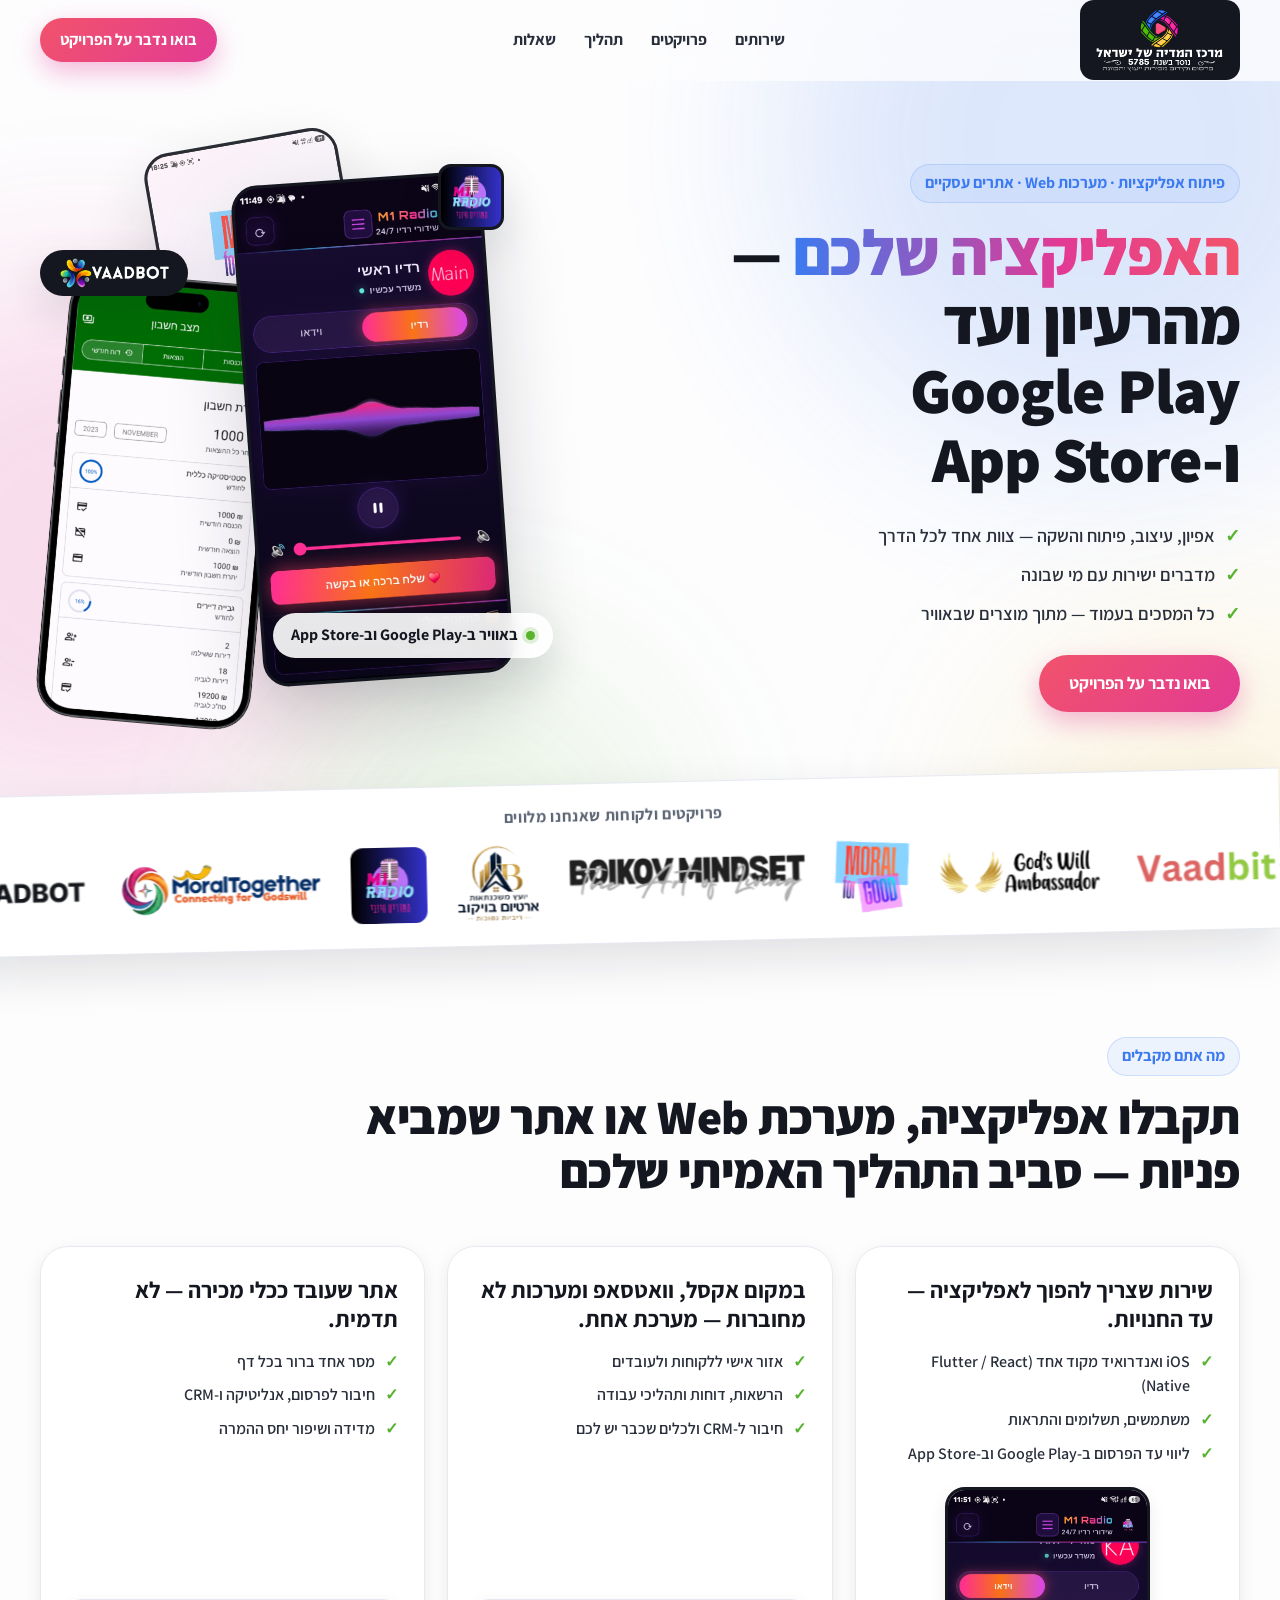
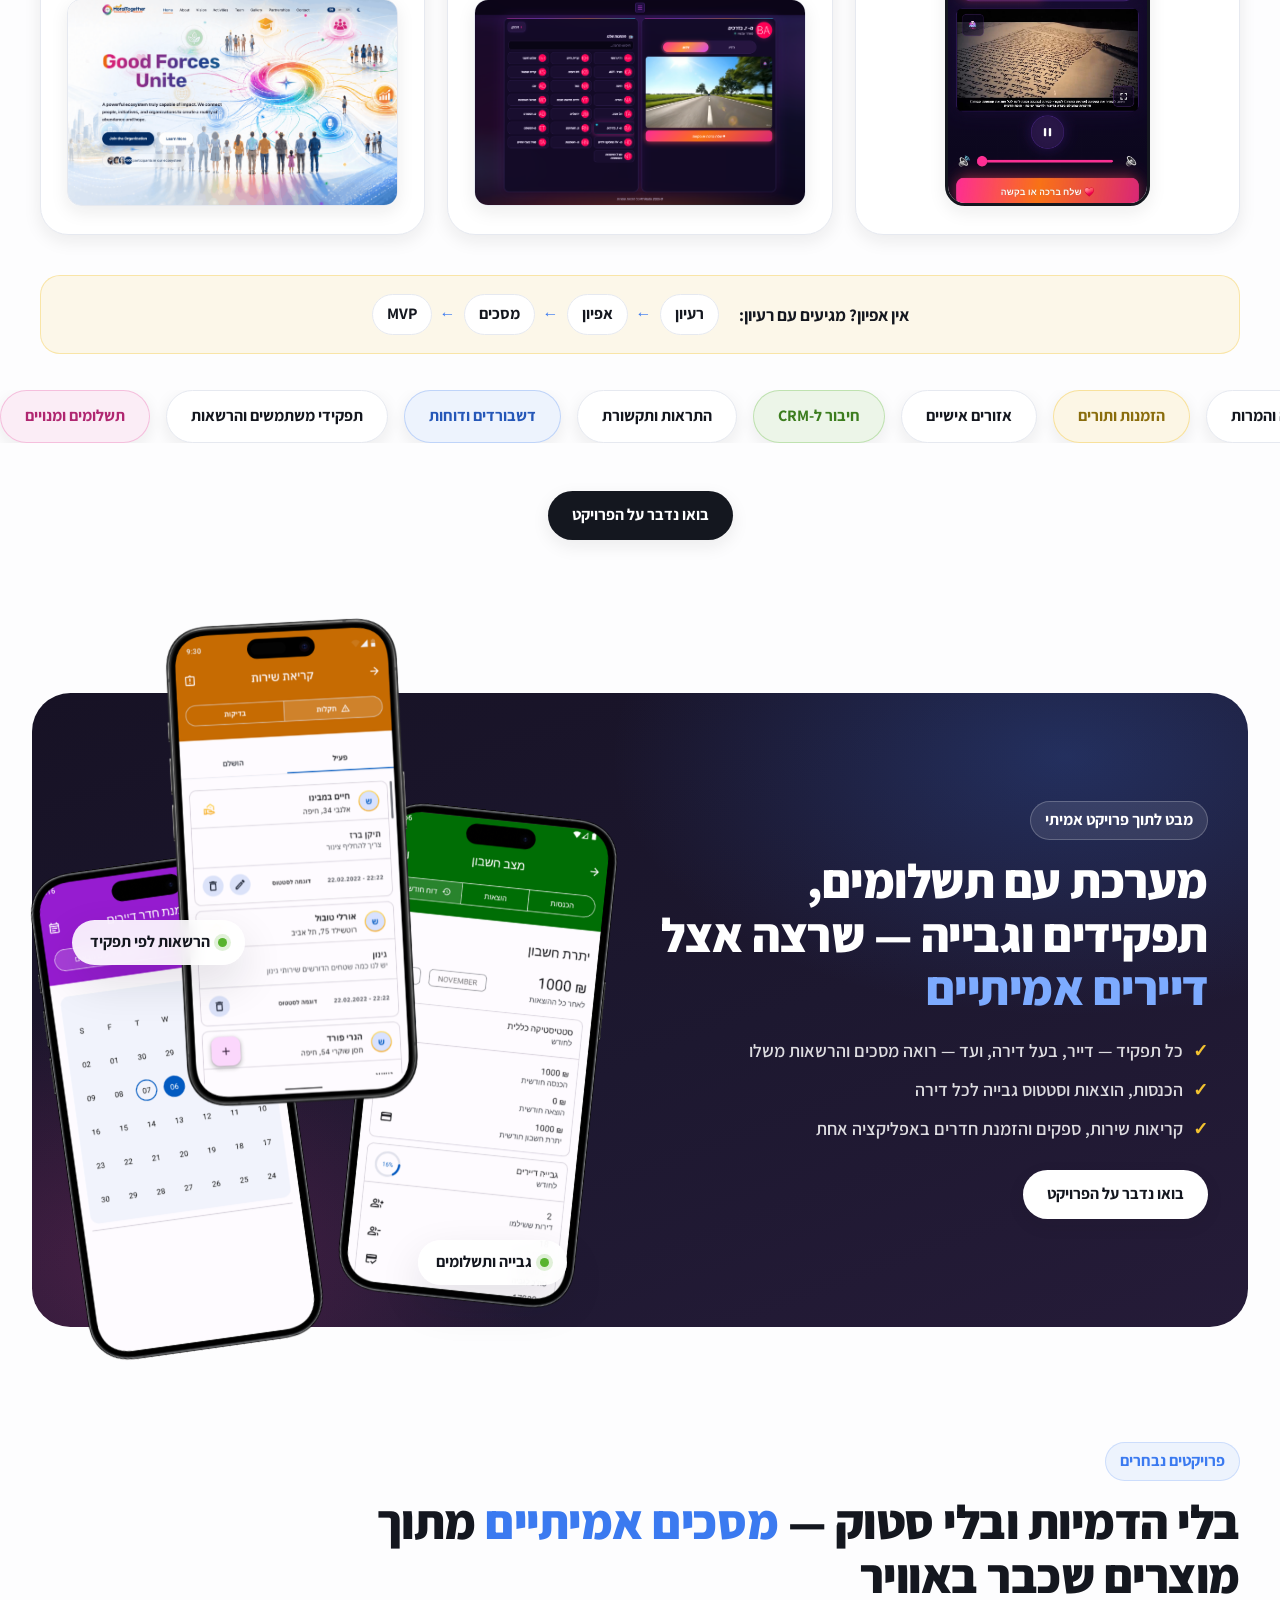
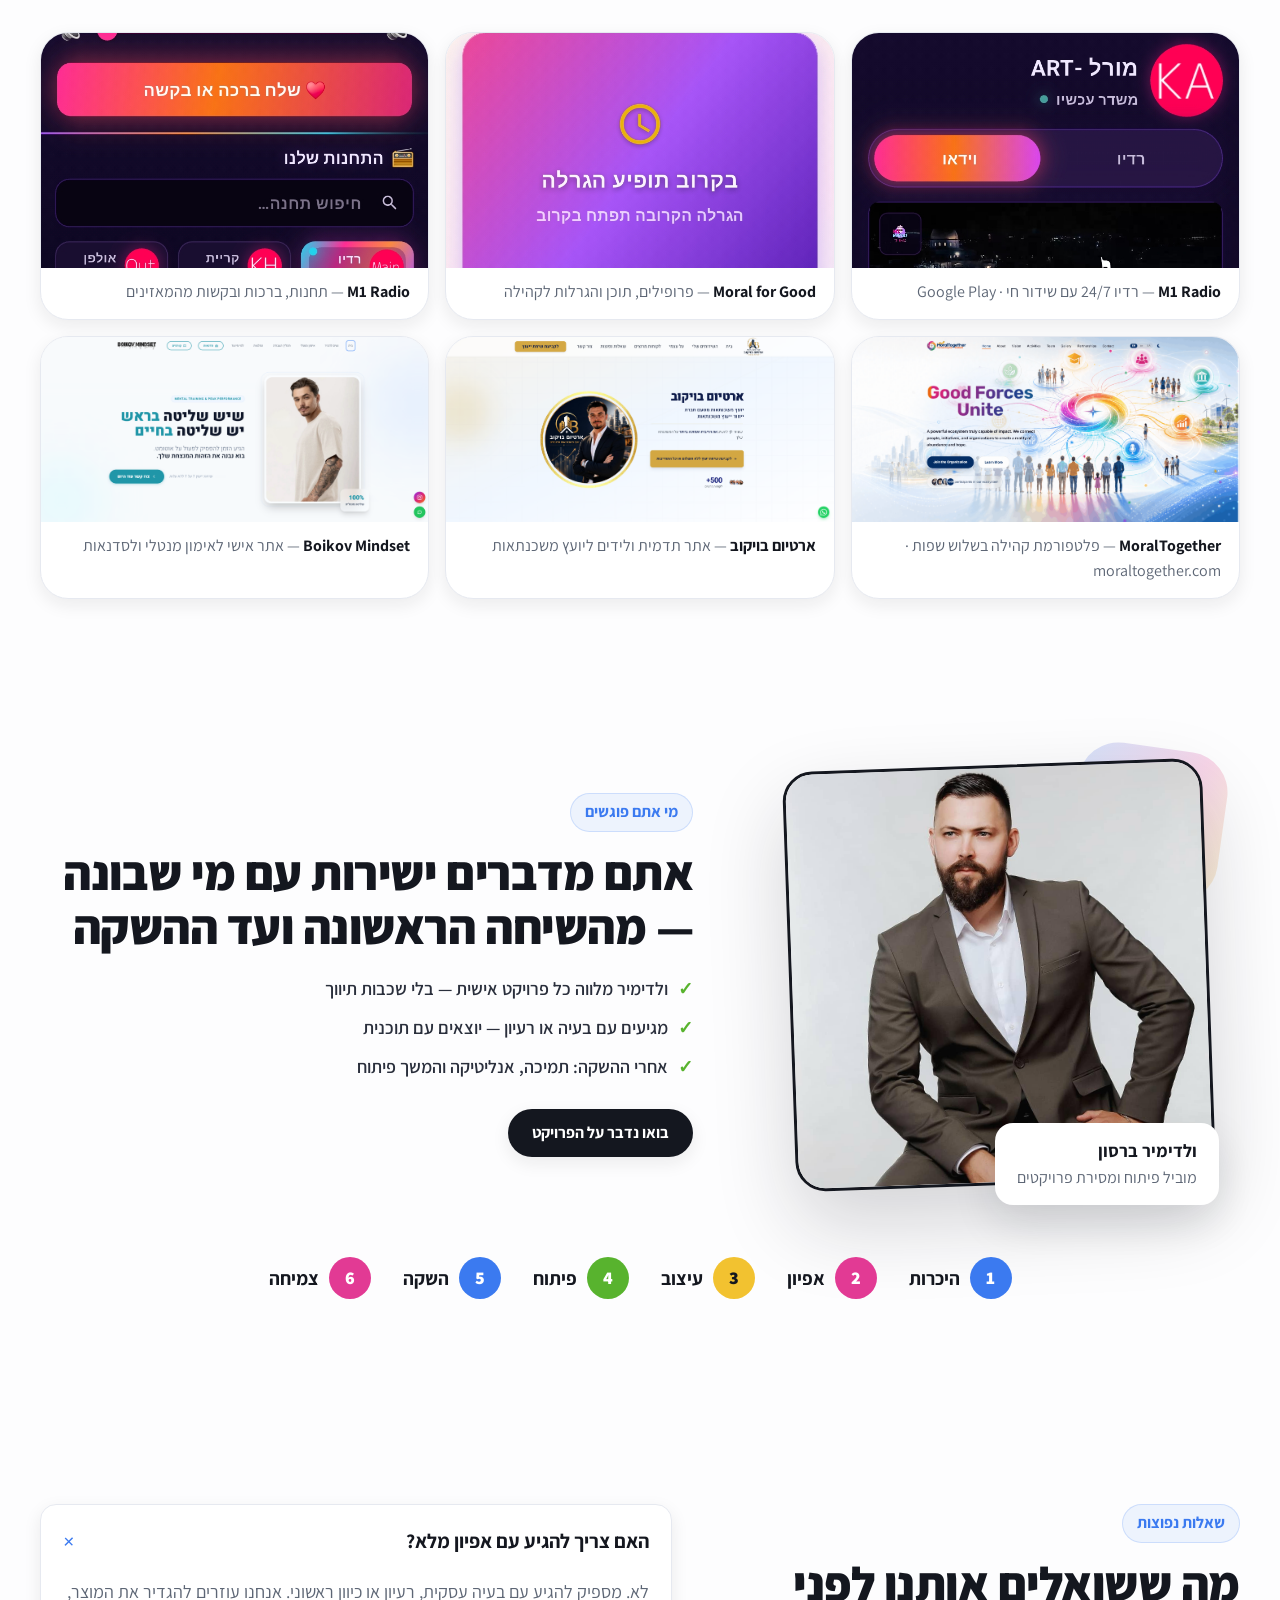
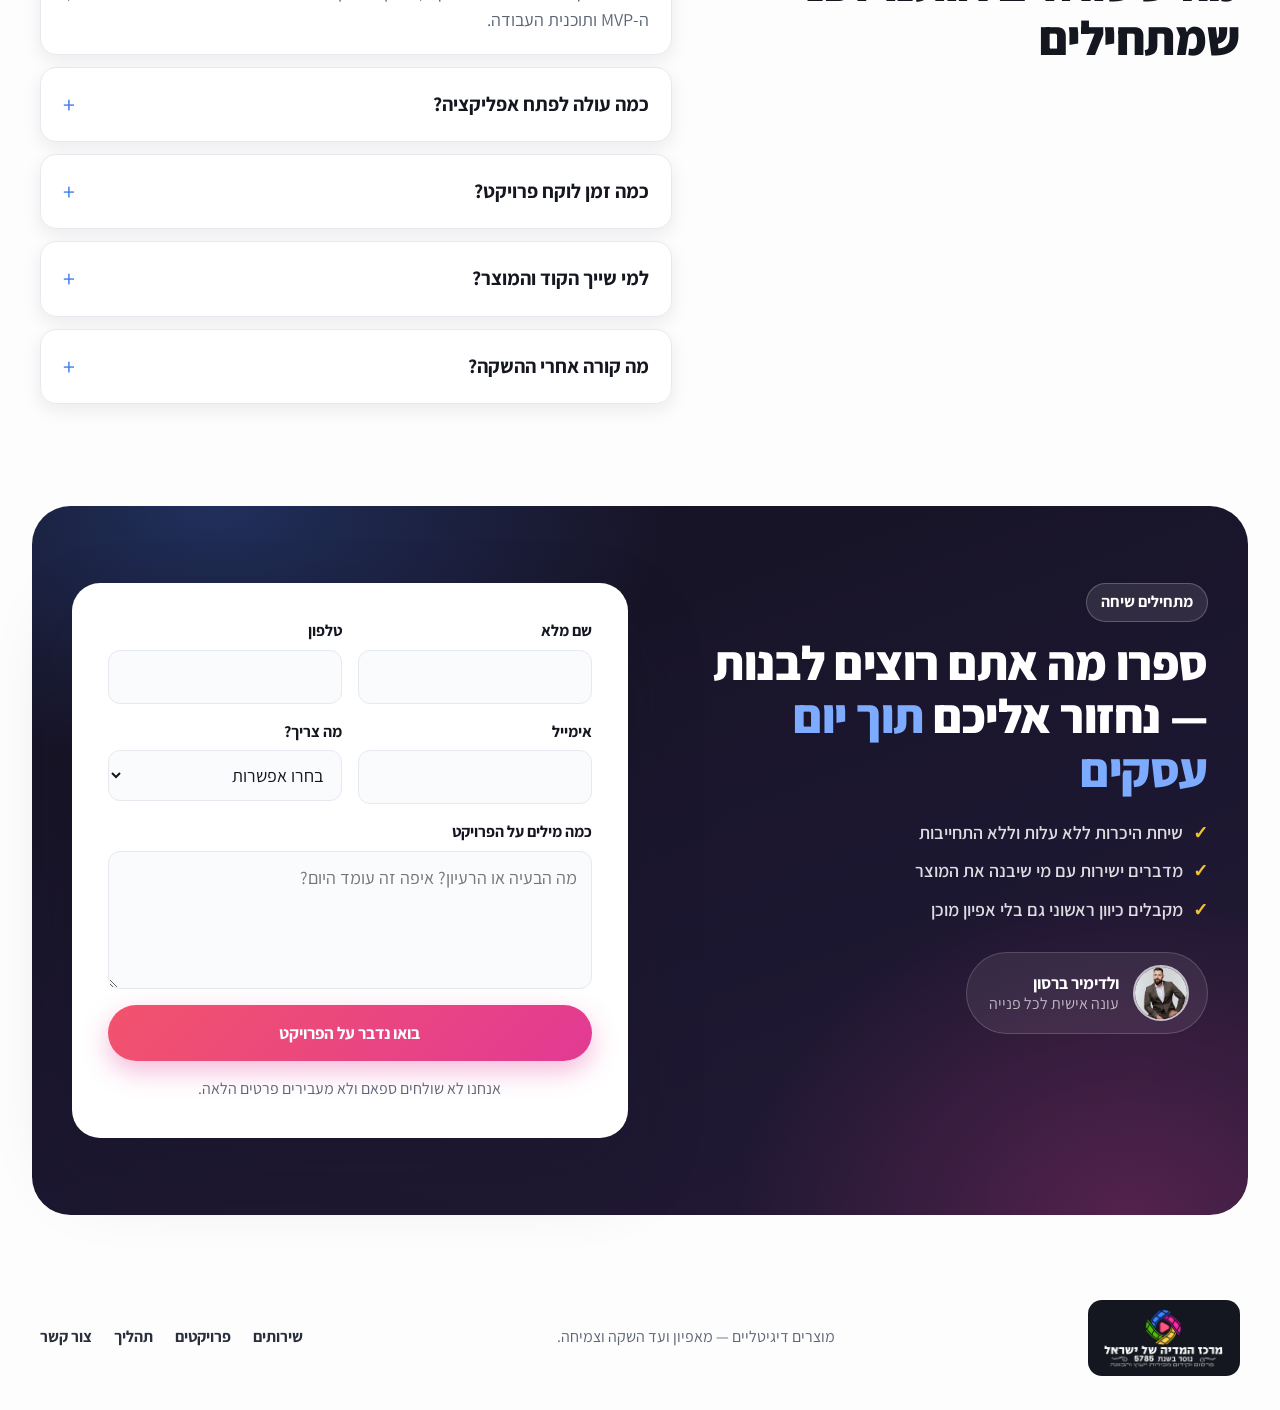
==== commit c191c617: "Update README and add logo assets; modify index.html and script.js for logo marquee functionality" ====
--- a/index.html
+++ b/index.html
@@ -75,10 +75,10 @@
               <span class="dot"></span> באוויר ב-Google Play וב-App Store
             </div>
             <div class="float-chip chip-logo chip-logo-vaadbot" data-float="2">
-              <img src="assets/logo-vaadbot-color.png" alt="VaadBot">
+              <img src="assets/logos/logo-vaadbot-color.png" alt="VaadBot">
             </div>
             <div class="float-chip chip-logo chip-logo-m1" data-float="1">
-              <img src="assets/logo-m1radio.png" alt="M1 Radio">
+              <img src="assets/logos/logo-m1radio.png" alt="M1 Radio">
             </div>
           </div>
         </div>
@@ -89,23 +89,16 @@
             <p class="logo-strip-title">פרויקטים ולקוחות שאנחנו מלווים</p>
             <div class="logo-track" data-marquee>
               <div class="logo-group">
-                <span class="logo-pill pill-dark"><img src="assets/logo-vaadbot-white.png" alt="VaadBot"></span>
-                <span class="logo-pill"><img src="assets/logo-moraltogether.png" alt="MoralTogether"></span>
-                <span class="logo-pill pill-photo"><img src="assets/logo-m1radio.png" alt="M1 Radio"></span>
-                <span class="logo-pill"><img src="assets/logo-boikov-finance.png" alt="ארטיום בויקוב - ייעוץ משכנתאות"></span>
-                <span class="logo-pill"><img src="assets/logo-moralforgood.png" alt="Moral for Good"></span>
-                <span class="logo-pill"><img src="assets/logo-gwa-black.png" alt="God's Will Ambassador"></span>
-                <span class="logo-pill pill-dark"><img src="assets/logo-vaadbit.png" alt="VaadBit"></span>
-              </div>
-              <div class="logo-group" aria-hidden="true">
-                <span class="logo-pill pill-dark"><img src="assets/logo-vaadbot-white.png" alt=""></span>
-                <span class="logo-pill"><img src="assets/logo-moraltogether.png" alt=""></span>
-                <span class="logo-pill pill-photo"><img src="assets/logo-m1radio.png" alt=""></span>
-                <span class="logo-pill"><img src="assets/logo-boikov-finance.png" alt=""></span>
-                <span class="logo-pill"><img src="assets/logo-moralforgood.png" alt=""></span>
-                <span class="logo-pill"><img src="assets/logo-gwa-black.png" alt=""></span>
-                <span class="logo-pill pill-dark"><img src="assets/logo-vaadbit.png" alt=""></span>
-              </div>
+                <span class="logo-pill pill-wide"><img src="assets/logos/logo-vaadbot-dark.png" alt="VaadBot"></span>
+                <span class="logo-pill pill-wide"><img src="assets/logos/logo-moraltogether.png" alt="MoralTogether"></span>
+                <span class="logo-pill pill-icon pill-m1"><img src="assets/logos/logo-m1radio.png" alt="M1 Radio"></span>
+                <span class="logo-pill pill-icon"><img src="assets/logos/logo-boikov-finance.png" alt="ארטיום בויקוב - ייעוץ משכנתאות"></span>
+                <span class="logo-pill pill-wide"><img src="assets/logos/iceking-logo.png" alt="Boikov Mindset"></span>
+                <span class="logo-pill pill-icon"><img src="assets/logos/logo-moralforgood.png" alt="Moral for Good"></span>
+                <span class="logo-pill pill-wide"><img src="assets/logos/logo-gwa-black.png" alt="God's Will Ambassador"></span>
+                <span class="logo-pill pill-wide"><img src="assets/logos/logo-vaadbit.png" alt="VaadBit"></span>
+              </div>
+              <div class="logo-group" aria-hidden="true"></div>
             </div>
           </div>
         </div>
--- a/styles.css
+++ b/styles.css
@@ -444,6 +444,7 @@
   width: 104%;
   margin-left: -4%;
   overflow: hidden;
+  direction: ltr; /* track must start from the left; page is rtl */
   background: #fff;
   border-block: 1px solid var(--line);
   box-shadow: var(--shadow-md);
@@ -453,49 +454,78 @@
 .logo-strip-title {
   margin: 0 0 14px;
   text-align: center;
+  direction: rtl;
   font-size: 16px;
   font-weight: 700;
   letter-spacing: 0.04em;
   color: var(--muted);
 }
 
-/* Infinite logo marquee (JS clones the logos to fill any width) */
+/* Infinite logo marquee — position driven by JS (requestAnimationFrame) */
 .logo-track {
   direction: ltr;
   display: flex;
   width: max-content;
+  will-change: transform;
+  --logo-gap: 20px;
 }
 
 .logo-group {
   flex: 0 0 auto;
   display: flex;
   align-items: center;
-  animation: logo-scroll 34s linear infinite;
-}
-
-.logo-track:hover .logo-group { animation-play-state: paused; }
+  gap: var(--logo-gap);
+  padding-inline-end: var(--logo-gap);
+}
+
+/* REVERT logo pills (2026-07-05):
+   .logo-pill { height:64px; padding:12px 24px; border-radius:18px; background:#f6f7fa; }
+   .logo-pill img { max-height:40px; width:auto; }
+   .pill-dark { background:var(--ink); }
+   .pill-photo { padding:0; overflow:hidden; }
+   .pill-photo img { max-height:64px; border-radius:18px; }
+   HTML: m1=pill-photo, boikov/moralforgood=plain pill, vaadbit=pill-dark */
 
 .logo-pill {
   display: inline-flex;
   align-items: center;
   justify-content: center;
   flex: 0 0 auto;
-  height: 56px;
-  margin-inline-start: 12px;
-  padding: 10px 22px;
-  border-radius: 16px;
-  background: #f6f7fa;
-}
-
-.logo-pill img { max-height: 34px; width: auto; }
-
-.pill-dark { background: var(--ink); }
-.pill-photo { padding: 0; overflow: hidden; }
-.pill-photo img { max-height: 56px; border-radius: 16px; }
-
-@keyframes logo-scroll {
-  from { transform: translateX(0); }
-  to { transform: translateX(-100%); }
+  padding: 0;
+  background: none;
+  border-radius: 0;
+}
+
+.logo-pill img {
+  display: block;
+  width: auto;
+  height: 46px;
+}
+
+/* white logo on dark strip — only VaadBot */
+.pill-dark {
+  background: var(--ink);
+  border-radius: 14px;
+  padding: 10px 16px;
+}
+
+.pill-dark img { height: 38px; }
+
+/* square / compact marks (M1, Boikov, Moral for Good) */
+.pill-icon img {
+  height: 76px;
+  width: auto;
+}
+
+.pill-m1 img {
+  border-radius: 12px;
+}
+
+/* horizontal wordmarks */
+.pill-wide img {
+  height: 50px;
+  max-width: 240px;
+  object-fit: contain;
 }
 
 /* ---------- services (3 equal cards, layout from WebsiteClaude03) ---------- */
@@ -1024,7 +1054,7 @@
 
 @media (prefers-reduced-motion: reduce) {
   [data-reveal] { opacity: 1; translate: none; transition: none; }
-  [data-float], .logo-group, .cap-row { animation: none !important; }
+  [data-float], .cap-row { animation: none !important; }
   html { scroll-behavior: auto; }
 }
 
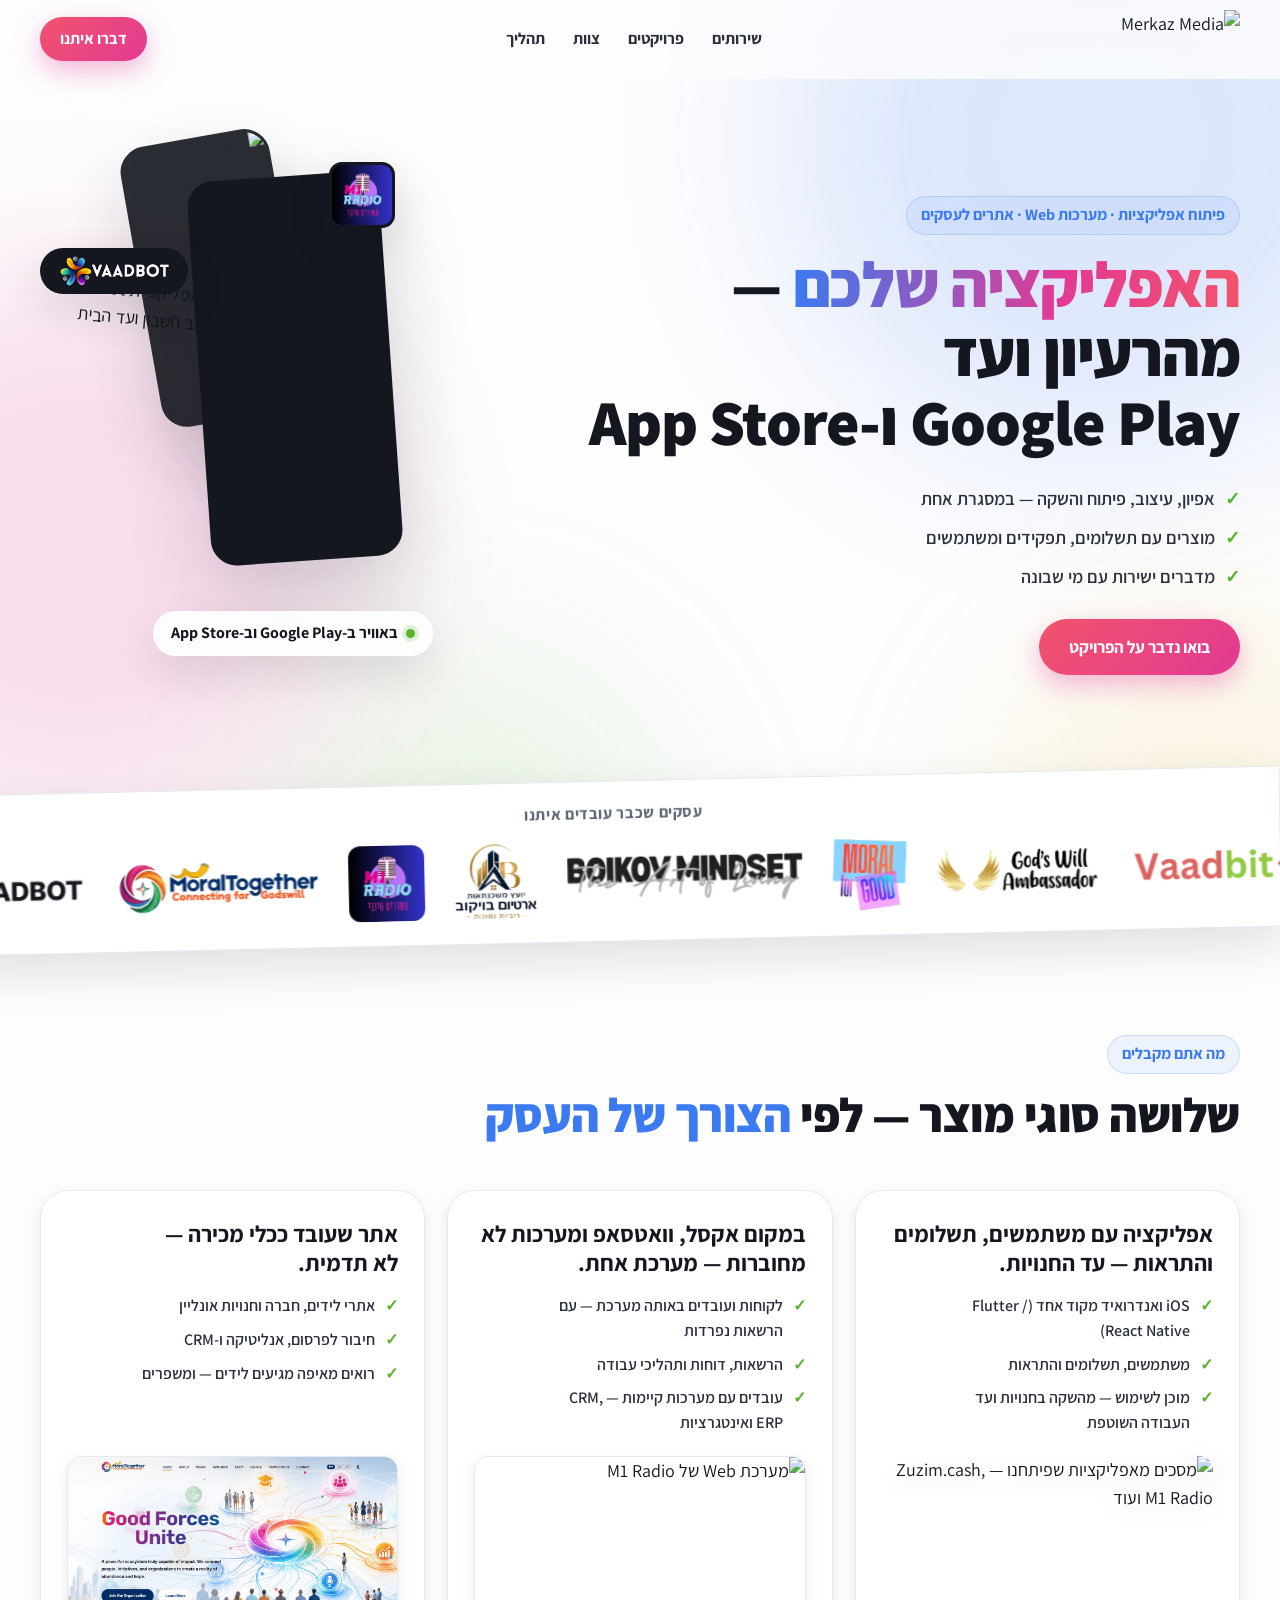
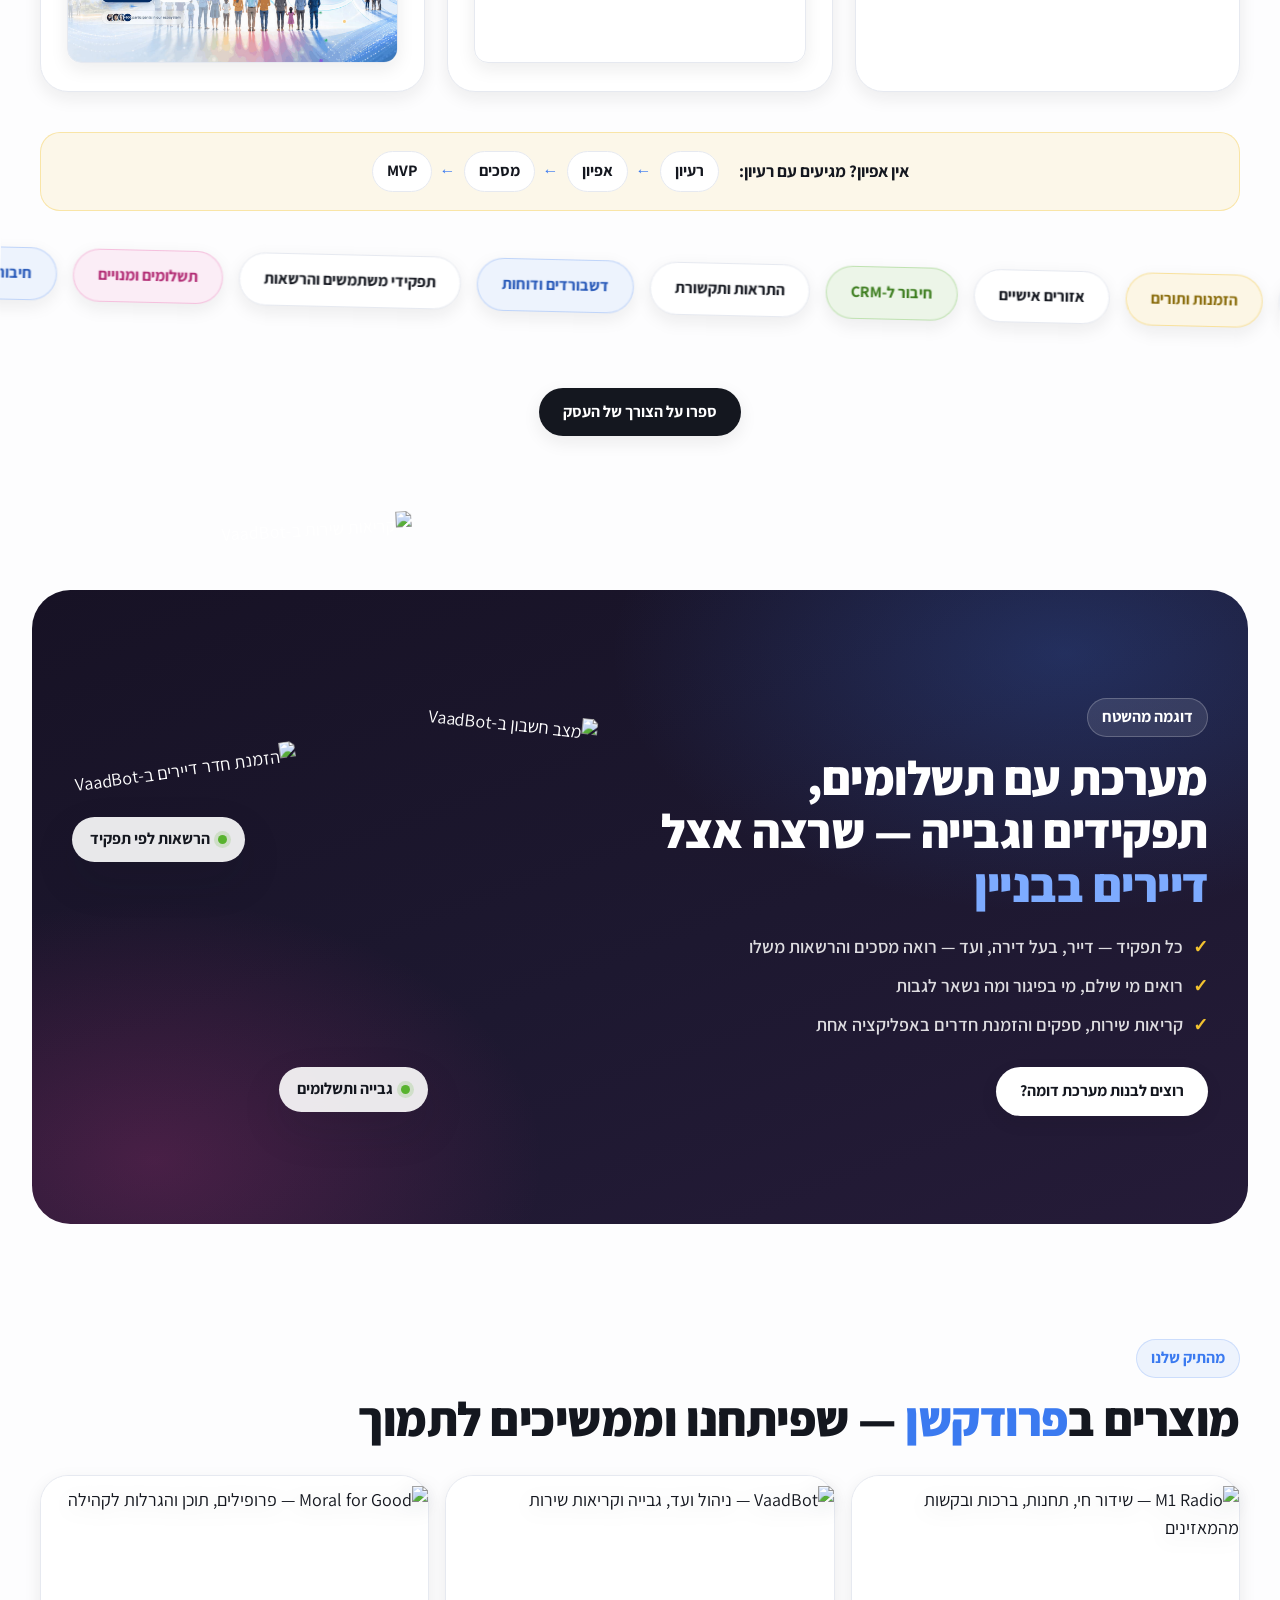
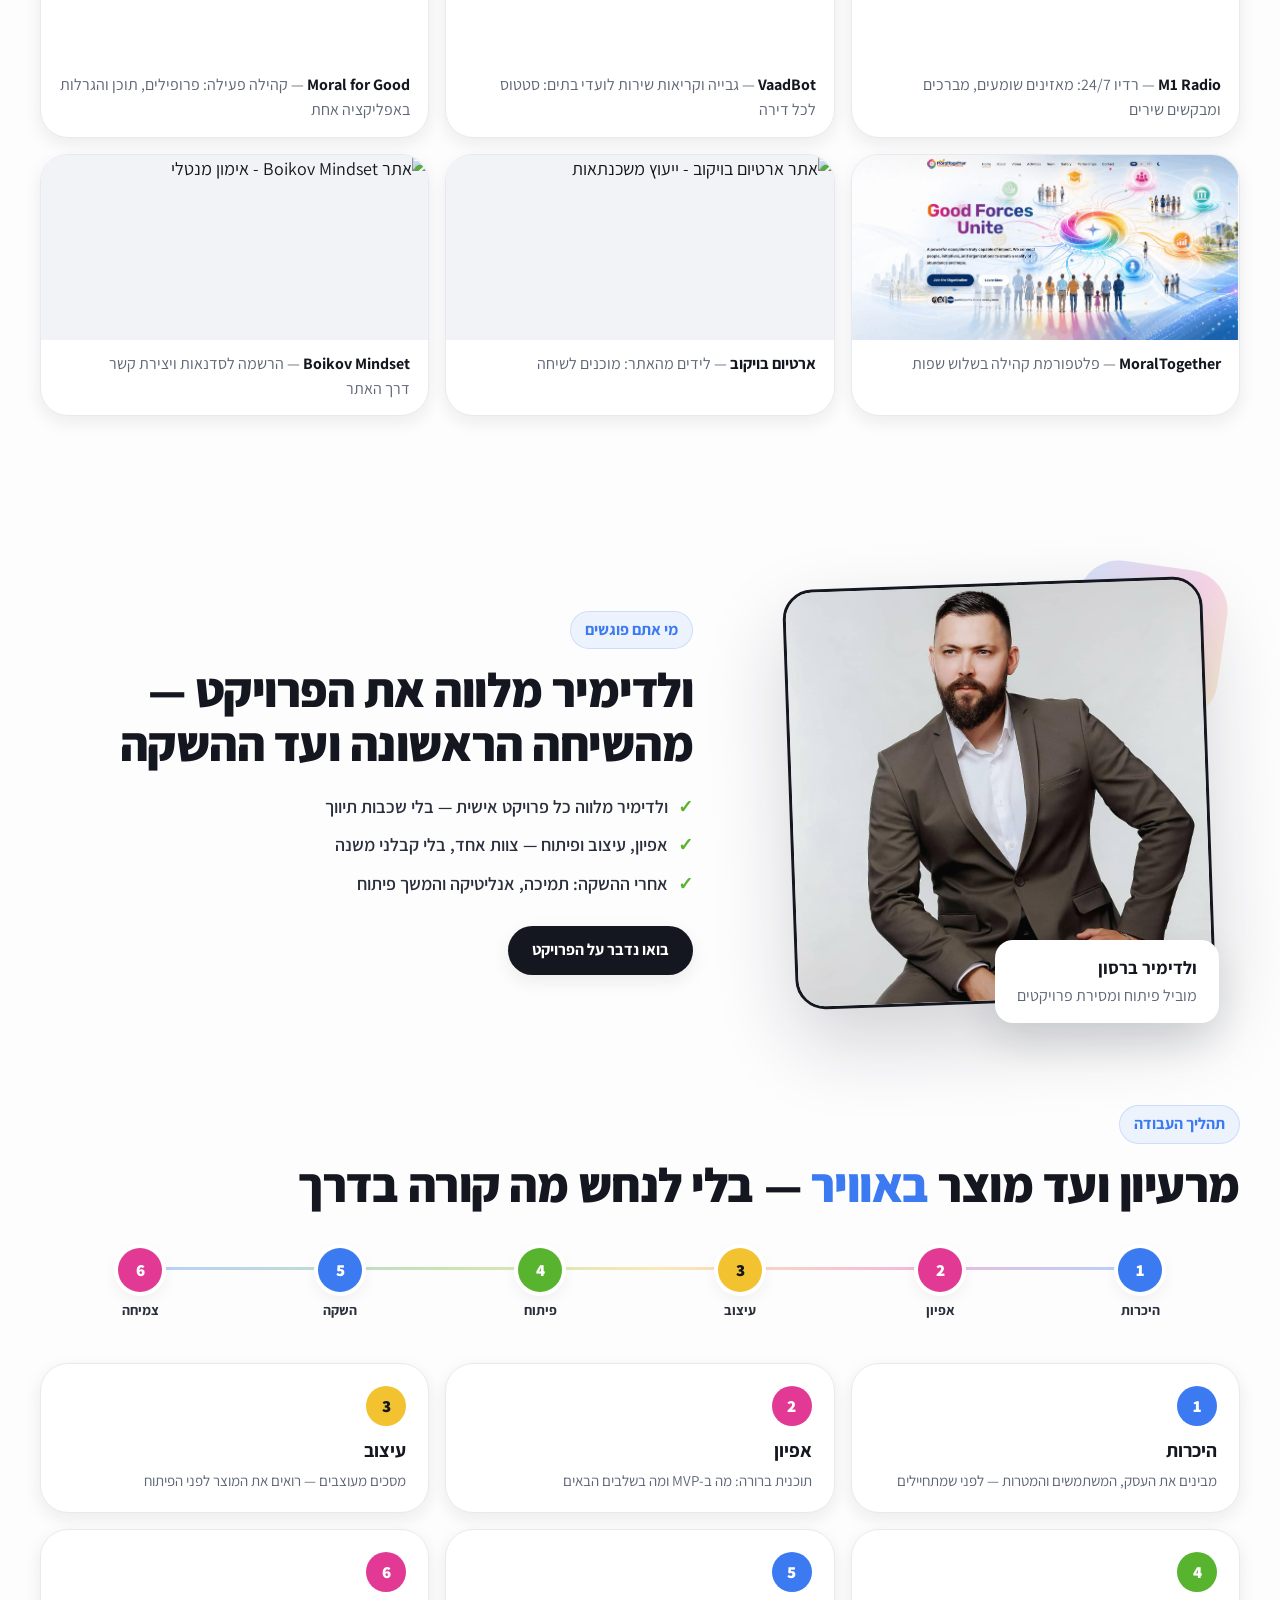
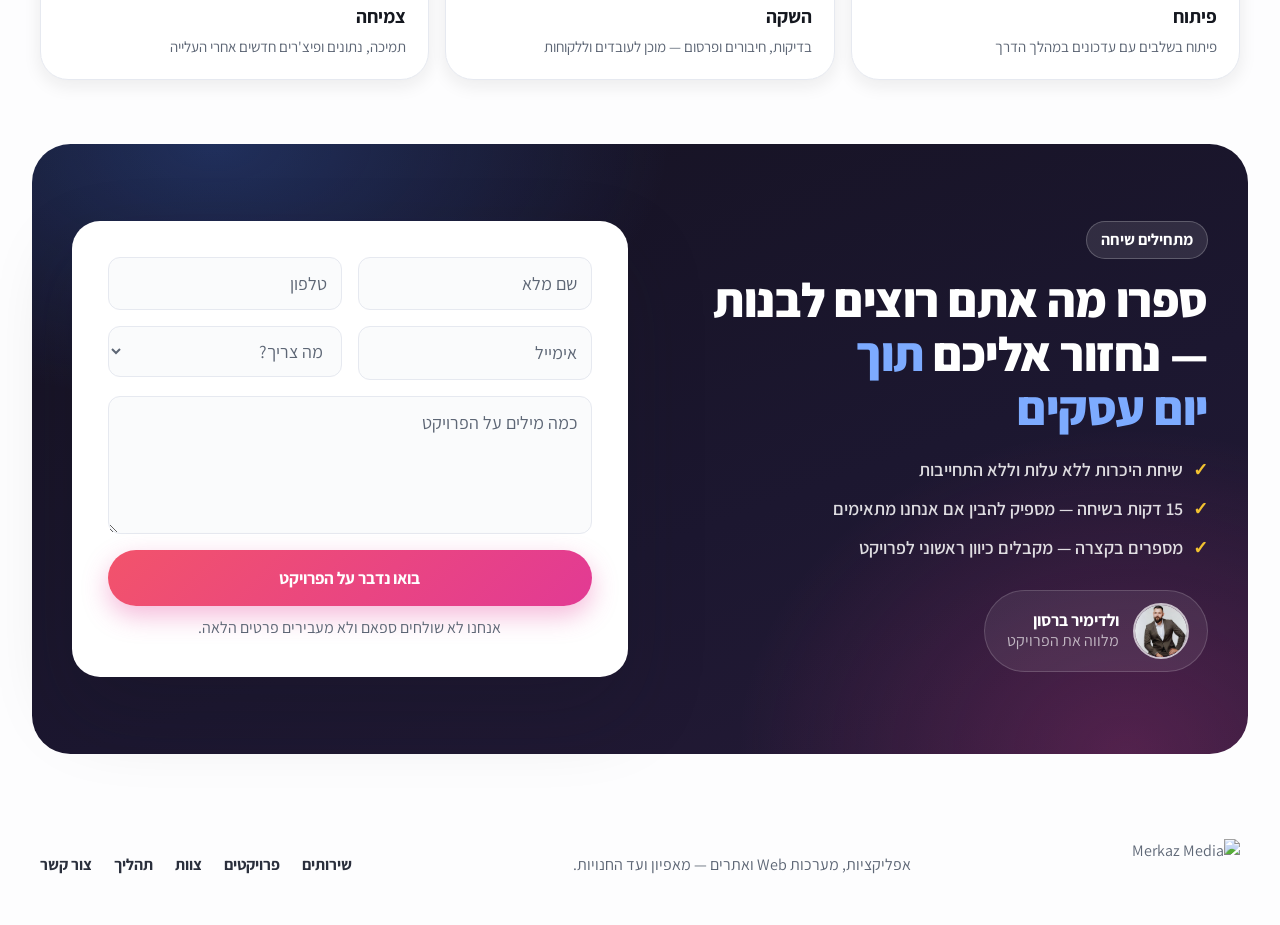
==== commit 2125a469: "Refactor code structure for improved readability and maintainability" ====
--- a/index.html
+++ b/index.html
@@ -4,10 +4,10 @@
     <meta charset="utf-8">
     <meta name="viewport" content="width=device-width, initial-scale=1">
     <title>פיתוח אפליקציות ומוצרים דיגיטליים לעסקים | Merkaz Media</title>
-    <meta name="description" content="האפליקציה שלכם — מהרעיון ועד Google Play ו-App Store. צוות קטן שמאפיין, מעצב ומפתח אפליקציות, מערכות Web ואתרים עסקיים. מוצרים אמיתיים באוויר: VaadBot, M1 Radio, MoralTogether.">
+    <meta name="description" content="Merkaz Media — אפליקציות, מערכות Web ואתרים לעסקים. אפיון, עיצוב, פיתוח והשקה.">
     <meta property="og:type" content="website">
     <meta property="og:title" content="Merkaz Media — האפליקציה שלכם, מהרעיון ועד החנויות">
-    <meta property="og:description" content="צוות מוצר קטן: אפיון, עיצוב, פיתוח והשקה. מסכים אמיתיים מתוך מוצרים שכבר באוויר.">
+    <meta property="og:description" content="Merkaz Media — אפליקציות, מערכות Web ואתרים לעסקים. אפיון, עיצוב, פיתוח והשקה.">
     <link rel="icon" type="image/png" href="assets/favicon-merkaz-media.png">
     <link rel="preconnect" href="https://fonts.googleapis.com">
     <link rel="preconnect" href="https://fonts.gstatic.com" crossorigin>
@@ -26,16 +26,16 @@
     <header class="site-header" data-header>
       <nav class="nav" aria-label="ניווט ראשי">
         <a class="brand" href="#top" aria-label="Merkaz Media">
-          <img src="assets/merkaz-logo.png" alt="Merkaz Media">
+          <img src="assets/merkaz-media-black-trans-logo-small-descr.png" alt="Merkaz Media">
         </a>
         <div class="nav-links" data-nav-links>
           <a href="#services">שירותים</a>
           <a href="#work">פרויקטים</a>
+          <a href="#team">צוות</a>
           <a href="#process">תהליך</a>
-          <a href="#faq">שאלות</a>
         </div>
         <div class="nav-actions">
-          <a class="btn btn-primary btn-nav" href="#contact">בואו נדבר על הפרויקט</a>
+          <a class="btn btn-primary btn-nav" href="#contact" data-contact-open>דברו איתנו</a>
           <button class="menu-toggle" type="button" aria-label="פתיחת תפריט" aria-expanded="false" data-menu-toggle>
             <span></span><span></span>
           </button>
@@ -49,30 +49,30 @@
       <section class="hero">
         <div class="container hero-grid">
           <div class="hero-copy" data-reveal>
-            <p class="eyebrow">פיתוח אפליקציות · מערכות Web · אתרים עסקיים</p>
-            <h1><span class="hl">האפליקציה שלכם</span> — מהרעיון ועד Google&nbsp;Play <span class="nowrap">ו-App&nbsp;Store</span></h1>
+            <p class="eyebrow">פיתוח אפליקציות · מערכות Web · אתרים לעסקים</p>
+            <h1><span class="hl">האפליקציה שלכם</span> — מהרעיון ועד <span class="hero-store-nowrap">Google&nbsp;Play <span class="hero-app-store">ו&#8209;App&nbsp;Store</span></span></h1>
             <ul class="slide-bullets">
-              <li>אפיון, עיצוב, פיתוח והשקה — צוות אחד לכל הדרך</li>
+              <li>אפיון, עיצוב, פיתוח והשקה — במסגרת אחת</li>
+              <li>מוצרים עם תשלומים, תפקידים ומשתמשים</li>
               <li>מדברים ישירות עם מי שבונה</li>
-              <li>כל המסכים בעמוד — מתוך מוצרים שבאוויר</li>
             </ul>
             <div class="hero-actions">
-              <a class="btn btn-primary btn-lg" href="#contact">בואו נדבר על הפרויקט</a>
-            </div>
-          </div>
-
-          <div class="hero-collage" aria-label="מסכים מתוך מוצרים אמיתיים שלנו">
+              <a class="btn btn-primary btn-lg" href="#contact" data-contact-open>בואו נדבר על הפרויקט</a>
+            </div>
+          </div>
+
+          <div class="hero-collage" aria-label="מסכים מהמוצרים שלנו">
             <figure class="shot shot-main" data-float="1">
-              <img src="assets/m1-player.jpeg" alt="אפליקציית M1 Radio - נגן רדיו חי">
+              <img src="assets/Works/m1-player.jpg" alt="אפליקציית M1 Radio - נגן רדיו חי">
             </figure>
             <figure class="shot shot-side no-frame" data-float="2">
-              <img src="assets/vaadbot-account.png" alt="אפליקציית VaadBot - מצב חשבון ועד הבית">
+              <img src="assets/Works/vaadbot-account.png" alt="אפליקציית VaadBot - מצב חשבון ועד הבית">
             </figure>
             <figure class="shot shot-back" data-float="3">
-              <img src="assets/mfg-login.jpg" alt="אפליקציית Moral for Good - מסך התחברות">
+              <img src="assets/Works/mfg-login.jpg" alt="אפליקציית Moral for Good - מסך התחברות">
             </figure>
             <div class="float-chip chip-store" data-float="2">
-              <span class="dot"></span> באוויר ב-Google Play וב-App Store
+              <span class="dot"></span> באוויר ב-Google&nbsp;Play וב&#8209;App&nbsp;Store
             </div>
             <div class="float-chip chip-logo chip-logo-vaadbot" data-float="2">
               <img src="assets/logos/logo-vaadbot-color.png" alt="VaadBot">
@@ -86,7 +86,7 @@
         <!-- logo strip bleeds out of the hero into the next section -->
         <div class="logo-strip" aria-label="מותגים שעובדים איתנו">
           <div class="logo-strip-inner">
-            <p class="logo-strip-title">פרויקטים ולקוחות שאנחנו מלווים</p>
+            <p class="logo-strip-title">עסקים שכבר עובדים איתנו</p>
             <div class="logo-track" data-marquee>
               <div class="logo-group">
                 <span class="logo-pill pill-wide"><img src="assets/logos/logo-vaadbot-dark.png" alt="VaadBot"></span>
@@ -109,75 +109,90 @@
         <div class="container">
           <div class="section-head" data-reveal>
             <p class="eyebrow">מה אתם מקבלים</p>
-            <h2>תקבלו אפליקציה, מערכת Web או אתר שמביא פניות — סביב התהליך האמיתי שלכם</h2>
+            <h2>שלושה סוגי מוצר — לפי <span class="hl-accent">הצורך של העסק</span></h2>
           </div>
 
           <div class="service-grid">
             <article class="service-card" data-reveal>
-              <h3>שירות שצריך להפוך לאפליקציה — <strong>עד החנויות.</strong></h3>
+              <h3>אפליקציה עם משתמשים, תשלומים והתראות — <strong>עד החנויות.</strong></h3>
               <ul class="slide-bullets">
                 <li>iOS ואנדרואיד מקוד אחד (Flutter / React Native)</li>
                 <li>משתמשים, תשלומים והתראות</li>
-                <li>ליווי עד הפרסום ב-Google Play וב-App Store</li>
+                <li>מוכן לשימוש — מהשקה בחנויות ועד העבודה השוטפת</li>
               </ul>
-              <img class="service-img service-img-phone" src="assets/m1-video.jpeg" alt="מסך וידאו באפליקציית M1 Radio" loading="lazy">
+              <img class="service-img service-img-wide service-img-soft-shadow" src="assets/Works/portfolio-apps-mockup.png" alt="מסכים מאפליקציות שפיתחנו — Zuzim.cash, M1 Radio ועוד" loading="lazy">
             </article>
 
             <article class="service-card" data-reveal>
               <h3>במקום אקסל, וואטסאפ ומערכות לא מחוברות — <strong>מערכת אחת.</strong></h3>
               <ul class="slide-bullets">
-                <li>אזור אישי ללקוחות ולעובדים</li>
+                <li>לקוחות ועובדים באותה מערכת — עם הרשאות נפרדות</li>
                 <li>הרשאות, דוחות ותהליכי עבודה</li>
-                <li>חיבור ל-CRM ולכלים שכבר יש לכם</li>
+                <li>עובדים עם מערכות קיימות — CRM, ERP ואינטגרציות</li>
               </ul>
-              <img class="service-img service-img-wide" src="assets/M1-Radio-web-app-preview.png" alt="מערכת Web של M1 Radio" loading="lazy">
+              <img class="service-img service-img-wide" src="assets/Works/M1-Radio-web-app-preview.png" alt="מערכת Web של M1 Radio" loading="lazy">
             </article>
 
             <article class="service-card" data-reveal>
               <h3>אתר שעובד ככלי מכירה — <strong>לא תדמית.</strong></h3>
               <ul class="slide-bullets">
-                <li>מסר אחד ברור בכל דף</li>
+                <li>אתרי לידים, חברה וחנויות אונליין</li>
                 <li>חיבור לפרסום, אנליטיקה ו-CRM</li>
-                <li>מדידה ושיפור יחס ההמרה</li>
+                <li>רואים מאיפה מגיעים לידים — ומשפרים</li>
               </ul>
-              <img class="service-img service-img-wide" src="assets/moraltogether-site.png" alt="אתר MoralTogether שפיתחנו" loading="lazy">
+              <img class="service-img service-img-wide" src="assets/Works/moraltogether-site-small.jpg" alt="אתר MoralTogether שפיתחנו" loading="lazy">
             </article>
           </div>
 
           <div class="discovery-strip" data-reveal>
             <strong>אין אפיון? מגיעים עם רעיון:</strong>
             <div class="discovery-steps">
-              <span>רעיון</span><span class="arr">←</span><span>אפיון</span><span class="arr">←</span><span>מסכים</span><span class="arr">←</span><span>MVP</span>
-            </div>
-          </div>
-        </div>
-
-        <div class="cap-marquee" data-marquee aria-label="יכולות">
-          <div class="cap-row">
-            <span class="cap c-pink">תשלומים ומנויים</span>
-            <span class="cap">תפקידי משתמשים והרשאות</span>
-            <span class="cap c-blue">דשבורדים ודוחות</span>
-            <span class="cap">התראות ותקשורת</span>
-            <span class="cap c-green">חיבור ל-CRM</span>
-            <span class="cap">אזורים אישיים</span>
-            <span class="cap c-yellow">הזמנות ותורים</span>
-            <span class="cap">אנליטיקה והמרות</span>
-          </div>
-          <div class="cap-row" aria-hidden="true">
-            <span class="cap c-pink">תשלומים ומנויים</span>
-            <span class="cap">תפקידי משתמשים והרשאות</span>
-            <span class="cap c-blue">דשבורדים ודוחות</span>
-            <span class="cap">התראות ותקשורת</span>
-            <span class="cap c-green">חיבור ל-CRM</span>
-            <span class="cap">אזורים אישיים</span>
-            <span class="cap c-yellow">הזמנות ותורים</span>
-            <span class="cap">אנליטיקה והמרות</span>
+              <div class="discovery-snake-top">
+                <span>רעיון</span>
+                <span class="arr" aria-hidden="true">←</span>
+                <span class="discovery-snake-axis">
+                  <span>אפיון</span>
+                  <span class="arr arr-down" aria-hidden="true">↓</span>
+                </span>
+                <span class="arr arr-across" aria-hidden="true">←</span>
+              </div>
+              <div class="discovery-snake-bottom">
+                <span>מסכים</span>
+                <span class="arr" aria-hidden="true">←</span>
+                <span>MVP</span>
+              </div>
+            </div>
+          </div>
+        </div>
+
+        <div class="cap-marquee" aria-label="יכולות">
+          <div class="cap-track">
+            <div class="cap-group">
+              <span class="cap c-pink">תשלומים ומנויים</span>
+              <span class="cap">תפקידי משתמשים והרשאות</span>
+              <span class="cap c-blue">דשבורדים ודוחות</span>
+              <span class="cap">התראות ותקשורת</span>
+              <span class="cap c-green">חיבור ל-CRM</span>
+              <span class="cap">אזורים אישיים</span>
+              <span class="cap c-yellow">הזמנות ותורים</span>
+              <span class="cap">אנליטיקה והמרות</span>
+              <span class="cap c-blue">הרשמה והתחברות</span>
+              <span class="cap">מפות ומיקום</span>
+              <span class="cap c-green">API ואינטגרציות</span>
+              <span class="cap c-green">חנויות אונליין</span>
+              <span class="cap c-pink">מערכות אדמין וניהול</span>
+              <span class="cap">ניהול תוכן וקבצים</span>
+              <span class="cap c-yellow">פרסום ב-Google Play ו-App Store</span>
+              <span class="cap">תמיכה לאחר השקה</span>
+              <span class="cap c-blue">חיבור ל-ERP</span>
+            </div>
+            <div class="cap-group" aria-hidden="true"></div>
           </div>
         </div>
 
         <div class="container">
           <div class="section-cta" data-reveal>
-            <a class="btn btn-dark" href="#contact">בואו נדבר על הפרויקט</a>
+            <a class="btn btn-dark" href="#contact" data-contact-open>ספרו על הצורך של העסק</a>
           </div>
         </div>
       </section>
@@ -186,19 +201,19 @@
       <section class="section deep-dive">
         <div class="container deep-grid">
           <div class="deep-copy" data-reveal>
-            <p class="eyebrow eyebrow-light">מבט לתוך פרויקט אמיתי</p>
-            <h2>מערכת עם תשלומים, תפקידים וגבייה — שרצה אצל <span class="hl-accent">דיירים אמיתיים</span></h2>
+            <p class="eyebrow eyebrow-light">דוגמה מהשטח</p>
+            <h2>מערכת עם תשלומים, תפקידים וגבייה — שרצה אצל <span class="hl-accent">דיירים בבניין</span></h2>
             <ul class="slide-bullets">
               <li>כל תפקיד — דייר, בעל דירה, ועד — רואה מסכים והרשאות משלו</li>
-              <li>הכנסות, הוצאות וסטטוס גבייה לכל דירה</li>
+              <li>רואים מי שילם, מי בפיגור ומה נשאר לגבות</li>
               <li>קריאות שירות, ספקים והזמנת חדרים באפליקציה אחת</li>
             </ul>
-            <a class="btn btn-light" href="#contact">בואו נדבר על הפרויקט</a>
+            <a class="btn btn-light" href="#contact" data-contact-open>רוצים לבנות מערכת דומה?</a>
           </div>
           <div class="deep-screens" aria-label="מסכים מתוך VaadBot">
-            <figure class="deep-phone dp-1 no-frame"><img src="assets/vaadbot-account.png" alt="מצב חשבון ב-VaadBot" loading="lazy"></figure>
-            <figure class="deep-phone dp-2 no-frame"><img src="assets/vaadbot-service.png" alt="קריאות שירות ב-VaadBot" loading="lazy"></figure>
-            <figure class="deep-phone dp-3 no-frame"><img src="assets/vaadbot-calendar.png" alt="הזמנת חדר דיירים ב-VaadBot" loading="lazy"></figure>
+            <figure class="deep-phone dp-1 no-frame"><img src="assets/Works/vaadbot-account.png" alt="מצב חשבון ב-VaadBot" loading="lazy"></figure>
+            <figure class="deep-phone dp-2 no-frame"><img src="assets/Works/vaadbot-service.png" alt="קריאות שירות ב-VaadBot" loading="lazy"></figure>
+            <figure class="deep-phone dp-3 no-frame"><img src="assets/Works/vaadbot-calendar.png" alt="הזמנת חדר דיירים ב-VaadBot" loading="lazy"></figure>
             <div class="float-chip chip-roles" data-float="1"><span class="dot dot-green"></span> הרשאות לפי תפקיד</div>
             <div class="float-chip chip-pay" data-float="2"><span class="dot dot-yellow"></span> גבייה ותשלומים</div>
           </div>
@@ -209,69 +224,69 @@
       <section class="section work" id="work">
         <div class="container">
           <div class="section-head" data-reveal>
-            <p class="eyebrow">פרויקטים נבחרים</p>
-            <h2>בלי הדמיות ובלי סטוק — <span class="hl-accent">מסכים אמיתיים</span> מתוך מוצרים שכבר באוויר</h2>
+            <p class="eyebrow">מהתיק שלנו</p>
+            <h2>מוצרים ב<span class="hl-accent">פרודקשן</span> — שפיתחנו וממשיכים לתמוך</h2>
           </div>
 
           <div class="work-grid">
-            <article class="work-card wc-tall" data-reveal>
-              <a class="work-media wm-phone" href="https://play.google.com/store/apps/details?id=il.m1radio.m1_radio&hl=he" target="_blank" rel="noopener">
-                <img src="assets/m1-live.jpeg" alt="שידור חי באפליקציית M1 Radio" loading="lazy">
-              </a>
-              <div class="work-body">
-                <p><strong>M1 Radio</strong> — רדיו 24/7 עם שידור חי · Google Play</p>
-              </div>
-            </article>
-
-            <article class="work-card wc-tall" data-reveal>
-              <div class="work-media wm-phone">
-                <img src="assets/mfg-4.jpg" alt="מסך הגרלות באפליקציית Moral for Good" loading="lazy">
-              </div>
-              <div class="work-body">
-                <p><strong>Moral for Good</strong> — פרופילים, תוכן והגרלות לקהילה</p>
-              </div>
-            </article>
-
-            <article class="work-card wc-tall" data-reveal>
-              <div class="work-media wm-phone">
-                <img src="assets/m1-feed.jpeg" alt="תחנות ובקשות באפליקציית M1 Radio" loading="lazy">
-              </div>
-              <div class="work-body">
-                <p><strong>M1 Radio</strong> — תחנות, ברכות ובקשות מהמאזינים</p>
-              </div>
-            </article>
-
-            <article class="work-card wc-wide" data-reveal>
-              <a class="work-media wm-wide" href="https://moraltogether.com/" target="_blank" rel="noopener">
-                <img src="assets/moraltogether-site.png" alt="דף הבית של MoralTogether" loading="lazy">
-              </a>
-              <div class="work-body">
-                <p><strong>MoralTogether</strong> — פלטפורמת קהילה בשלוש שפות · moraltogether.com</p>
+            <article class="work-card wc-wide work-card-soft-media" data-reveal>
+              <div class="work-media wm-wide wm-contain">
+                <img src="assets/Works/portfolio-m1-collage.png" alt="M1 Radio — שידור חי, תחנות, ברכות ובקשות מהמאזינים" loading="lazy">
+              </div>
+              <div class="work-body">
+                <p><strong>M1 Radio</strong> — רדיו 24/7: מאזינים שומעים, מברכים ומבקשים שירים</p>
+              </div>
+            </article>
+
+            <article class="work-card wc-wide work-card-soft-media" data-reveal>
+              <div class="work-media wm-wide wm-contain">
+                <img src="assets/Works/portfolio-vaadbot-collage.png" alt="VaadBot — ניהול ועד, גבייה וקריאות שירות" loading="lazy">
+              </div>
+              <div class="work-body">
+                <p><strong>VaadBot</strong> — גבייה וקריאות שירות לועדי בתים: סטטוס לכל דירה</p>
+              </div>
+            </article>
+
+            <article class="work-card wc-wide work-card-soft-media" data-reveal>
+              <div class="work-media wm-wide wm-contain">
+                <img src="assets/Works/mfg-collage.png" alt="Moral for Good — פרופילים, תוכן והגרלות לקהילה" loading="lazy">
+              </div>
+              <div class="work-body">
+                <p><strong>Moral for Good</strong> — קהילה פעילה: פרופילים, תוכן והגרלות באפליקציה אחת</p>
               </div>
             </article>
 
             <article class="work-card wc-wide" data-reveal>
               <div class="work-media wm-wide">
-                <img src="assets/boikov-finance-hero.png" alt="אתר ארטיום בויקוב - ייעוץ משכנתאות" loading="lazy">
-              </div>
-              <div class="work-body">
-                <p><strong>ארטיום בויקוב</strong> — אתר תדמית ולידים ליועץ משכנתאות</p>
+                <img src="assets/Works/moraltogether-site-small.jpg" alt="דף הבית של MoralTogether" loading="lazy">
+              </div>
+              <div class="work-body">
+                <p><strong>MoralTogether</strong> — פלטפורמת קהילה בשלוש שפות</p>
               </div>
             </article>
 
             <article class="work-card wc-wide" data-reveal>
               <div class="work-media wm-wide">
-                <img src="assets/iceking-hero.png" alt="אתר Boikov Mindset - אימון מנטלי" loading="lazy">
-              </div>
-              <div class="work-body">
-                <p><strong>Boikov Mindset</strong> — אתר אישי לאימון מנטלי ולסדנאות</p>
-              </div>
-            </article>
-          </div>
-        </div>
-      </section>
-
-      <!-- ============ TEAM + PROCESS ============ -->
+                <img src="assets/Works/boikov-finance-hero.png" alt="אתר ארטיום בויקוב - ייעוץ משכנתאות" loading="lazy">
+              </div>
+              <div class="work-body">
+                <p><strong>ארטיום בויקוב</strong> — לידים מהאתר: מוכנים לשיחה</p>
+              </div>
+            </article>
+
+            <article class="work-card wc-wide" data-reveal>
+              <div class="work-media wm-wide">
+                <img src="assets/Works/iceking-hero.png" alt="אתר Boikov Mindset - אימון מנטלי" loading="lazy">
+              </div>
+              <div class="work-body">
+                <p><strong>Boikov Mindset</strong> — הרשמה לסדנאות ויצירת קשר דרך האתר</p>
+              </div>
+            </article>
+          </div>
+        </div>
+      </section>
+
+      <!-- ============ TEAM ============ -->
       <section class="section team" id="team">
         <div class="container team-grid">
           <div class="team-media" data-reveal>
@@ -283,56 +298,83 @@
           </div>
           <div class="team-copy" data-reveal>
             <p class="eyebrow">מי אתם פוגשים</p>
-            <h2>אתם מדברים ישירות עם מי שבונה — מהשיחה הראשונה ועד ההשקה</h2>
+            <h2>ולדימיר מלווה את הפרויקט — מהשיחה הראשונה ועד ההשקה</h2>
             <ul class="slide-bullets">
               <li>ולדימיר מלווה כל פרויקט אישית — בלי שכבות תיווך</li>
-              <li>מגיעים עם בעיה או רעיון — יוצאים עם תוכנית</li>
+              <li>אפיון, עיצוב ופיתוח — צוות אחד, בלי קבלני משנה</li>
               <li>אחרי ההשקה: תמיכה, אנליטיקה והמשך פיתוח</li>
             </ul>
-            <a class="btn btn-dark" href="#contact">בואו נדבר על הפרויקט</a>
-          </div>
-        </div>
-
+            <a class="btn btn-dark" href="#contact" data-contact-open>בואו נדבר על הפרויקט</a>
+          </div>
+        </div>
+      </section>
+
+      <!-- ============ PROCESS ============ -->
+      <section class="section process" id="process">
         <div class="container">
-          <div class="process-strip" id="process" data-reveal aria-label="שלבי העבודה">
-            <span class="process-step"><span class="step-num sn-blue">1</span>היכרות</span>
-            <span class="process-step"><span class="step-num sn-pink">2</span>אפיון</span>
-            <span class="process-step"><span class="step-num sn-yellow">3</span>עיצוב</span>
-            <span class="process-step"><span class="step-num sn-green">4</span>פיתוח</span>
-            <span class="process-step"><span class="step-num sn-blue">5</span>השקה</span>
-            <span class="process-step"><span class="step-num sn-pink">6</span>צמיחה</span>
-          </div>
-        </div>
-      </section>
-
-      <!-- ============ FAQ ============ -->
-      <section class="section faq-section" id="faq">
-        <div class="container faq-grid">
           <div class="section-head" data-reveal>
-            <p class="eyebrow">שאלות נפוצות</p>
-            <h2>מה ששואלים אותנו לפני שמתחילים</h2>
-          </div>
-          <div class="faq" data-reveal>
-            <details open>
-              <summary>האם צריך להגיע עם אפיון מלא?</summary>
-              <p>לא. מספיק להגיע עם בעיה עסקית, רעיון או כיוון ראשוני. אנחנו עוזרים להגדיר את המוצר, ה-MVP ותוכנית העבודה.</p>
-            </details>
-            <details>
-              <summary>כמה עולה לפתח אפליקציה?</summary>
-              <p>זה תלוי בהיקף ובמורכבות. אחרי שיחת היכרות ואפיון ראשוני נותנים הערכה מסודרת לפי שלבים — בלי הבטחות כלליות ובלי הפתעות בהמשך.</p>
-            </details>
-            <details>
-              <summary>כמה זמן לוקח פרויקט?</summary>
-              <p>תלוי בהיקף. MVP ממוקד יכול לעלות לאוויר תוך חודשים בודדים; אחרי האפיון תקבלו תוכנית שלבים ריאלית.</p>
-            </details>
-            <details>
-              <summary>למי שייך הקוד והמוצר?</summary>
-              <p>זה מוגדר בצורה ברורה בהסכם הפרויקט. הלקוח מקבל שקיפות וגישה מסודרת לעבודה ולתיעוד.</p>
-            </details>
-            <details>
-              <summary>מה קורה אחרי ההשקה?</summary>
-              <p>השקה היא לא סוף הדרך. ממשיכים לתמוך, לשפר ולהרחיב את המוצר לפי הצורך — כולל אנליטיקה ותוכנית צמיחה.</p>
-            </details>
+            <p class="eyebrow">תהליך העבודה</p>
+            <h2>מרעיון ועד מוצר <span class="hl-accent">באוויר</span> — בלי לנחש מה קורה בדרך</h2>
+          </div>
+
+          <div class="process-rail" data-reveal aria-label="שלבי העבודה">
+            <div class="process-rail-item">
+              <span class="step-num sn-blue">1</span>
+              <span class="process-rail-label">היכרות</span>
+            </div>
+            <div class="process-rail-item">
+              <span class="step-num sn-pink">2</span>
+              <span class="process-rail-label">אפיון</span>
+            </div>
+            <div class="process-rail-item">
+              <span class="step-num sn-yellow">3</span>
+              <span class="process-rail-label">עיצוב</span>
+            </div>
+            <div class="process-rail-item">
+              <span class="step-num sn-green">4</span>
+              <span class="process-rail-label">פיתוח</span>
+            </div>
+            <div class="process-rail-item">
+              <span class="step-num sn-blue">5</span>
+              <span class="process-rail-label">השקה</span>
+            </div>
+            <div class="process-rail-item">
+              <span class="step-num sn-pink">6</span>
+              <span class="process-rail-label">צמיחה</span>
+            </div>
+          </div>
+
+          <div class="steps">
+            <article class="step" data-reveal>
+              <span class="step-num sn-blue">1</span>
+              <h3>היכרות</h3>
+              <p>מבינים את העסק, המשתמשים והמטרות — לפני שמתחיילים</p>
+            </article>
+            <article class="step" data-reveal>
+              <span class="step-num sn-pink">2</span>
+              <h3>אפיון</h3>
+              <p>תוכנית ברורה: מה ב-MVP ומה בשלבים הבאים</p>
+            </article>
+            <article class="step" data-reveal>
+              <span class="step-num sn-yellow">3</span>
+              <h3>עיצוב</h3>
+              <p>מסכים מעוצבים — רואים את המוצר לפני הפיתוח</p>
+            </article>
+            <article class="step" data-reveal>
+              <span class="step-num sn-green">4</span>
+              <h3>פיתוח</h3>
+              <p>פיתוח בשלבים עם עדכונים במהלך הדרך</p>
+            </article>
+            <article class="step" data-reveal>
+              <span class="step-num sn-blue">5</span>
+              <h3>השקה</h3>
+              <p>בדיקות, חיבורים ופרסום — מוכן לעובדים וללקוחות</p>
+            </article>
+            <article class="step" data-reveal>
+              <span class="step-num sn-pink">6</span>
+              <h3>צמיחה</h3>
+              <p>תמיכה, נתונים ופיצ'רים חדשים אחרי העלייה</p>
+            </article>
           </div>
         </div>
       </section>
@@ -345,45 +387,41 @@
             <h2>ספרו מה אתם רוצים לבנות — נחזור אליכם <span class="hl-accent">תוך יום עסקים</span></h2>
             <ul class="slide-bullets">
               <li>שיחת היכרות ללא עלות וללא התחייבות</li>
-              <li>מדברים ישירות עם מי שיבנה את המוצר</li>
-              <li>מקבלים כיוון ראשוני גם בלי אפיון מוכן</li>
+              <li>15 דקות בשיחה — מספיק להבין אם אנחנו מתאימים</li>
+              <li>מספרים בקצרה — מקבלים כיוון ראשוני לפרויקט</li>
             </ul>
             <div class="contact-person">
               <img src="assets/vladimir-berson.jpg" alt="" loading="lazy">
               <div>
                 <strong>ולדימיר ברסון</strong>
-                <span>עונה אישית לכל פנייה</span>
+                <span>מלווה את הפרויקט</span>
               </div>
             </div>
           </div>
           <form class="contact-form" data-contact-form novalidate>
             <div class="form-grid">
               <div class="form-field">
-                <label for="f-name">שם מלא</label>
-                <input id="f-name" name="name" autocomplete="name" required>
+                <input id="f-name" name="name" autocomplete="name" placeholder="שם מלא" aria-label="שם מלא" required>
               </div>
               <div class="form-field">
-                <label for="f-phone">טלפון</label>
-                <input id="f-phone" name="phone" type="tel" autocomplete="tel" required>
+                <input id="f-phone" name="phone" type="tel" autocomplete="tel" placeholder="טלפון" aria-label="טלפון" required>
               </div>
               <div class="form-field">
-                <label for="f-email">אימייל</label>
-                <input id="f-email" name="email" type="email" autocomplete="email">
+                <input id="f-email" name="email" type="email" autocomplete="email" placeholder="אימייל" aria-label="אימייל">
               </div>
               <div class="form-field">
-                <label for="f-need">מה צריך?</label>
-                <select id="f-need" name="need" required>
-                  <option value="">בחרו אפשרות</option>
+                <select id="f-need" name="need" required aria-label="מה צריך?">
+                  <option value="" selected hidden>מה צריך?</option>
                   <option>אפליקציה</option>
                   <option>מערכת Web</option>
                   <option>אתר עסקי</option>
+                  <option>חנות אונליין</option>
                   <option>אפיון מוצר / UX</option>
                   <option>עדיין לא בטוחים</option>
                 </select>
               </div>
               <div class="form-field full">
-                <label for="f-msg">כמה מילים על הפרויקט</label>
-                <textarea id="f-msg" name="message" rows="4" placeholder="מה הבעיה או הרעיון? איפה זה עומד היום?" required></textarea>
+                <textarea id="f-msg" name="message" rows="4" placeholder="כמה מילים על הפרויקט" aria-label="כמה מילים על הפרויקט" required></textarea>
               </div>
               <div class="form-field full">
                 <button class="btn btn-primary btn-lg btn-submit" type="submit">בואו נדבר על הפרויקט</button>
@@ -399,13 +437,47 @@
       </section>
     </main>
 
+    <div class="contact-popup" id="contact-popup" hidden aria-hidden="true">
+      <button type="button" class="contact-popup-backdrop" aria-label="סגירה"></button>
+      <div class="contact-popup-panel" role="dialog" aria-modal="true" aria-labelledby="contact-popup-title">
+        <button type="button" class="contact-popup-close" aria-label="סגירה">&times;</button>
+        <form class="contact-form contact-popup-form" data-contact-popup-form novalidate>
+          <h2 class="contact-popup-title" id="contact-popup-title">נחזור אליכם <span class="hl-accent">תוך יום עסקים</span></h2>
+          <p class="contact-popup-lead">שיחת היכרות קצרה — מספיק שם וטלפון.</p>
+          <div class="contact-popup-fields">
+            <div class="form-field">
+              <input id="popup-name" name="name" autocomplete="name" placeholder="שם מלא" aria-label="שם מלא" required>
+            </div>
+            <div class="form-field">
+              <input id="popup-phone" name="phone" type="tel" autocomplete="tel" placeholder="טלפון" aria-label="טלפון" required>
+            </div>
+          </div>
+          <button class="btn btn-primary btn-lg btn-submit" type="submit">לתיאום שיחה</button>
+          <p class="form-note">אנחנו לא שולחים ספאם ולא מעבירים פרטים הלאה.</p>
+          <div class="success-message" tabindex="-1" hidden>
+            <strong>תודה, קיבלנו את הפרטים!</strong>
+            <span>נחזור אליכם בהקדם.</span>
+          </div>
+        </form>
+      </div>
+    </div>
+
+    <div class="work-lightbox" id="work-lightbox" hidden aria-hidden="true">
+      <button type="button" class="work-lightbox-backdrop" aria-label="סגירה"></button>
+      <figure class="work-lightbox-panel">
+        <button type="button" class="work-lightbox-close" aria-label="סגירה">&times;</button>
+        <img class="work-lightbox-img" alt="">
+      </figure>
+    </div>
+
     <footer class="site-footer">
       <div class="container footer-inner">
-        <a class="brand" href="#top"><img src="assets/merkaz-logo.png" alt="Merkaz Media"></a>
-        <span>מוצרים דיגיטליים — מאפיון ועד השקה וצמיחה.</span>
+        <a class="brand" href="#top"><img src="assets/merkaz-media-black-trans-logo-small-descr.png" alt="Merkaz Media"></a>
+        <span>אפליקציות, מערכות Web ואתרים — מאפיון ועד החנויות.</span>
         <nav class="footer-nav" aria-label="ניווט תחתון">
           <a href="#services">שירותים</a>
           <a href="#work">פרויקטים</a>
+          <a href="#team">צוות</a>
           <a href="#process">תהליך</a>
           <a href="#contact">צור קשר</a>
         </nav>
--- a/styles.css
+++ b/styles.css
@@ -227,8 +227,7 @@
 .nav {
   max-width: var(--container);
   margin: 0 auto;
-  padding: 0 var(--pad);
-  min-height: 76px;
+  padding: 10px var(--pad);
   display: flex;
   align-items: center;
   justify-content: space-between;
@@ -238,12 +237,13 @@
 .brand {
   display: inline-flex;
   align-items: center;
-  padding: 8px 16px;
-  border-radius: 14px;
-  background: var(--ink);
-}
-
-.brand img { width: 128px; height: auto; }
+}
+
+.site-header .brand img {
+  height: 58px;
+  width: auto;
+  display: block;
+}
 
 .nav-links {
   display: flex;
@@ -299,12 +299,19 @@
 
 .hero-grid {
   display: grid;
-  grid-template-columns: 1.05fr 0.95fr;
-  align-items: center;
-  gap: clamp(24px, 4vw, 60px);
-}
-
-.hero-copy .slide-bullets { max-width: 520px; }
+  grid-template-columns: 1.24fr 0.76fr;
+  align-items: center;
+  gap: clamp(20px, 3vw, 48px);
+}
+
+.hero-copy h1 .hero-store-nowrap { white-space: nowrap; }
+
+.hero-copy h1 .hero-app-store {
+  white-space: nowrap;
+  hyphens: none;
+}
+
+.hero-copy .slide-bullets { max-width: 560px; }
 
 .hero-actions {
   display: flex;
@@ -530,7 +537,10 @@
 
 /* ---------- services (3 equal cards, layout from WebsiteClaude03) ---------- */
 
-.services { padding-top: clamp(90px, 11vw, 150px); overflow: hidden; }
+.services {
+  padding-top: clamp(90px, 11vw, 150px);
+  overflow-x: clip;
+}
 
 .service-grid {
   display: grid;
@@ -546,10 +556,13 @@
   border-radius: var(--radius-lg);
   padding: 28px 26px;
   box-shadow: var(--shadow-sm);
-  transition: transform 0.25s ease, box-shadow 0.25s ease;
-}
-
-.service-card:hover { transform: translateY(-6px); box-shadow: var(--shadow-md); }
+  transition: opacity 0.7s ease, translate 0.28s ease, box-shadow 0.28s ease;
+}
+
+.service-card:hover {
+  translate: 0 -3px;
+  box-shadow: 0 12px 28px rgba(20, 23, 31, 0.1);
+}
 
 .service-card h3 {
   font-size: clamp(20px, 1.8vw, 25px);
@@ -571,6 +584,12 @@
 
 .service-img-wide { aspect-ratio: 16 / 10; }
 
+.service-img-soft-shadow {
+  border: none;
+  box-shadow: none;
+  filter: drop-shadow(0 5px 10px rgba(20, 23, 31, 0.12));
+}
+
 .service-img-phone {
   width: 62%;
   align-self: center;
@@ -602,7 +621,7 @@
   font-size: 16px;
 }
 
-.discovery-steps span:not(.arr) {
+.discovery-steps span:not(.arr):not(.discovery-snake-axis) {
   padding: 7px 14px;
   border-radius: 999px;
   background: #fff;
@@ -611,32 +630,51 @@
 
 .discovery-steps .arr { color: var(--blue); }
 
+.discovery-snake-top,
+.discovery-snake-bottom,
+.discovery-snake-axis {
+  display: contents;
+}
+
+.arr-down {
+  display: none;
+}
+
 .section-cta { margin-top: clamp(32px, 4vw, 48px); text-align: center; }
 
 /* ---------- capabilities marquee (flat row, inside services) ---------- */
 
 .cap-marquee {
   direction: ltr;
-  display: flex;
+  overflow: hidden;
+  width: 104%;
+  margin-left: -4%;
   max-width: 100vw;
-  overflow: hidden;
   margin-top: clamp(24px, 3vw, 36px);
-}
-
-.cap-row {
-  display: flex;
+  transform: rotate(1.3deg);
+  transform-origin: center;
+  /* room for .cap box-shadow so it isn’t clipped at top/bottom */
+  padding: 14px 0 26px;
+}
+
+/* Infinite cap marquee — position driven by JS (same as logo-track) */
+.cap-track {
+  direction: ltr;
+  display: flex;
+  width: max-content;
+  will-change: transform;
+  --cap-gap: 16px;
+}
+
+.cap-group {
   flex: 0 0 auto;
-  gap: 16px;
-  padding-inline-end: 16px;
-  animation: marquee 38s linear infinite;
-}
-
-.cap-marquee:hover .cap-row { animation-play-state: paused; }
-
-@keyframes marquee {
-  from { transform: translateX(0); }
-  to { transform: translateX(-100%); }
-}
+  display: flex;
+  align-items: center;
+  gap: var(--cap-gap);
+  padding-inline-end: var(--cap-gap);
+}
+
+.cap-marquee:hover .cap-track { cursor: default; }
 
 .cap {
   direction: rtl;
@@ -703,7 +741,7 @@
 .dp-3 { top: 90px; left: -3%; transform: rotate(-8deg); z-index: 1; }
 
 .chip-roles { top: 150px; left: 0; z-index: 4; color: var(--ink); }
-.chip-pay { top: 470px; right: 4%; z-index: 4; color: var(--ink); }
+.chip-pay { top: 400px; right: 31%; z-index: 4; color: var(--ink); }
 
 /* ---------- work / proof (compact — fits one screen with its heading) ---------- */
 
@@ -725,16 +763,21 @@
   border-radius: var(--radius-lg);
   overflow: hidden;
   box-shadow: var(--shadow-sm);
-  transition: transform 0.25s ease, box-shadow 0.25s ease;
-}
-
-.work-card:hover { transform: translateY(-6px); box-shadow: var(--shadow-md); }
+  transition: opacity 0.7s ease, translate 0.28s ease, box-shadow 0.28s ease;
+}
+
+.work-card:hover {
+  translate: 0 -3px;
+  box-shadow: 0 12px 28px rgba(20, 23, 31, 0.1);
+}
 
 .wc-tall { grid-column: span 4; }
 .wc-wide { grid-column: span 4; }
 
 .work-media { display: block; overflow: hidden; background: #f2f3f7; flex: none; }
 
+.work .work-media { cursor: zoom-in; }
+
 .work-media img { transition: transform 0.4s ease; }
 
 a.work-media:hover img { transform: scale(1.04); }
@@ -745,11 +788,91 @@
 .wm-wide { height: 185px; min-height: 0; }
 .wm-wide img { width: 100%; height: 100%; object-fit: cover; object-position: top; }
 
+.work-card-soft-media { overflow: visible; }
+
+.work-media.wm-contain {
+  background: #fff;
+  padding: 10px 0;
+  overflow: visible;
+  box-sizing: border-box;
+  border-radius: var(--radius-lg) var(--radius-lg) 0 0;
+}
+
+.wm-contain img {
+  display: block;
+  width: 100%;
+  height: 100%;
+  object-fit: contain;
+  object-position: center;
+  filter: drop-shadow(0 5px 10px rgba(20, 23, 31, 0.12));
+}
+
 .work-body { padding: 12px 18px 14px; }
 
 .work-body p { margin: 0; color: var(--muted); font-size: 16px; }
 
 .work-body p strong { color: var(--ink); }
+
+/* work image lightbox */
+.work-lightbox {
+  position: fixed;
+  inset: 0;
+  z-index: 300;
+  display: flex;
+  align-items: center;
+  justify-content: center;
+  padding: clamp(16px, 4vw, 48px);
+}
+
+.work-lightbox[hidden] { display: none; }
+
+.work-lightbox-backdrop {
+  position: absolute;
+  inset: 0;
+  border: none;
+  padding: 0;
+  background: rgba(14, 17, 24, 0.94);
+  cursor: zoom-out;
+}
+
+.work-lightbox-panel {
+  position: relative;
+  z-index: 1;
+  margin: 0;
+  max-width: min(1280px, 100%);
+  max-height: 100%;
+}
+
+.work-lightbox-img {
+  display: block;
+  max-width: 100%;
+  max-height: calc(100vh - 48px);
+  width: auto;
+  height: auto;
+  object-fit: contain;
+  border-radius: 12px;
+  box-shadow: 0 28px 90px rgba(0, 0, 0, 0.55);
+}
+
+.work-lightbox-close {
+  position: absolute;
+  top: -44px;
+  inset-inline-end: 0;
+  width: 40px;
+  height: 40px;
+  border: none;
+  border-radius: 50%;
+  background: rgba(255, 255, 255, 0.12);
+  color: #fff;
+  font-size: 28px;
+  line-height: 1;
+  cursor: pointer;
+  transition: background 0.2s ease;
+}
+
+.work-lightbox-close:hover { background: rgba(255, 255, 255, 0.22); }
+
+body.work-lightbox-open { overflow: hidden; }
 
 /* ---------- team + process ---------- */
 
@@ -804,90 +927,115 @@
 
 .team-copy .slide-bullets { margin: 0 0 28px; }
 
-.process-strip {
-  display: flex;
-  flex-wrap: wrap;
-  justify-content: center;
-  gap: clamp(14px, 2.5vw, 34px);
-  margin-top: clamp(48px, 6vw, 72px);
+/* ---------- process ---------- */
+
+.process {
+  padding: 0 0 clamp(40px, 5vw, 64px);
   scroll-margin-top: 100px;
 }
 
-.process-step {
-  display: inline-flex;
+.process .section-head { margin-bottom: clamp(20px, 2.5vw, 28px); }
+
+.process-rail {
+  position: relative;
+  display: grid;
+  grid-template-columns: repeat(6, 1fr);
+  gap: 8px;
+  margin-bottom: clamp(28px, 3.5vw, 40px);
+  padding: 8px 4px 4px;
+}
+
+.process-rail::before {
+  content: "";
+  position: absolute;
+  top: 27px;
+  right: 10%;
+  left: 10%;
+  height: 3px;
+  border-radius: 99px;
+  background: linear-gradient(
+    to left,
+    var(--blue),
+    var(--pink) 22%,
+    var(--yellow) 48%,
+    var(--green) 72%,
+    var(--blue)
+  );
+  opacity: 0.35;
+  z-index: 0;
+}
+
+.process-rail-item {
+  position: relative;
+  z-index: 1;
+  display: flex;
+  flex-direction: column;
   align-items: center;
   gap: 10px;
+  text-align: center;
+}
+
+.process-rail-label {
   font-weight: 700;
-  font-size: clamp(16px, 1.5vw, 19px);
+  font-size: clamp(13px, 1.1vw, 15px);
+  line-height: 1.2;
+  color: var(--ink-soft);
+}
+
+.process-rail .step-num {
+  width: 44px;
+  height: 44px;
+  box-shadow: 0 0 0 4px #fff, var(--shadow-sm);
+}
+
+.steps {
+  display: grid;
+  grid-template-columns: repeat(3, 1fr);
+  gap: 16px;
+}
+
+.step {
+  background: #fff;
+  border: 1px solid var(--line);
+  border-radius: var(--radius-lg);
+  padding: 22px 22px 20px;
+  box-shadow: var(--shadow-sm);
+  transition: opacity 0.7s ease, translate 0.28s ease, box-shadow 0.28s ease;
+}
+
+.step[data-reveal].revealed:hover {
+  translate: 0 -3px;
+  box-shadow: 0 12px 28px rgba(20, 23, 31, 0.1);
+}
+
+.step h3 {
+  margin: 12px 0 8px;
+  font-size: clamp(18px, 1.5vw, 21px);
+  line-height: 1.25;
+}
+
+.step p {
+  margin: 0;
+  color: var(--muted);
+  font-size: 15px;
+  line-height: 1.5;
 }
 
 .step-num {
   display: inline-grid;
   place-items: center;
-  width: 42px;
-  height: 42px;
+  width: 40px;
+  height: 40px;
   border-radius: 50%;
   color: #fff;
   font-weight: 800;
-  font-size: 18px;
+  font-size: 17px;
 }
 
 .sn-blue { background: var(--blue); }
 .sn-pink { background: var(--pink); }
 .sn-yellow { background: var(--yellow); color: var(--ink); }
 .sn-green { background: var(--green); }
-
-/* ---------- FAQ ---------- */
-
-.faq-grid {
-  display: grid;
-  grid-template-columns: 0.9fr 1.1fr;
-  gap: clamp(28px, 4vw, 60px);
-  align-items: start;
-}
-
-.faq-grid .section-head { position: sticky; top: 110px; margin-bottom: 0; }
-
-.faq { display: grid; gap: 12px; }
-
-.faq details {
-  background: #fff;
-  border: 1px solid var(--line);
-  border-radius: 16px;
-  box-shadow: var(--shadow-sm);
-  overflow: hidden;
-}
-
-.faq summary {
-  list-style: none;
-  cursor: pointer;
-  padding: 18px 22px;
-  font-weight: 700;
-  font-size: 20px;
-  display: flex;
-  align-items: center;
-  justify-content: space-between;
-  gap: 14px;
-}
-
-.faq summary::-webkit-details-marker { display: none; }
-
-.faq summary::after {
-  content: "+";
-  font-size: 24px;
-  font-weight: 400;
-  color: var(--blue);
-  transition: transform 0.25s ease;
-  flex: 0 0 auto;
-}
-
-.faq details[open] summary::after { transform: rotate(45deg); }
-
-.faq details p {
-  margin: 0;
-  padding: 0 22px 20px;
-  color: var(--muted);
-}
 
 /* ---------- contact (dark island) ---------- */
 
@@ -951,11 +1099,9 @@
   gap: 16px;
 }
 
-.form-field { display: flex; flex-direction: column; gap: 6px; }
+.form-field { display: flex; flex-direction: column; }
 
 .form-field.full { grid-column: 1 / -1; }
-
-.form-field label { font-weight: 700; font-size: 16px; }
 
 .form-field input,
 .form-field select,
@@ -964,10 +1110,36 @@
   border: 1.5px solid var(--line);
   border-radius: 12px;
   background: #fafbfc;
+  color: var(--ink);
   transition: border-color 0.2s ease, box-shadow 0.2s ease;
 }
 
+.form-field input::placeholder,
+.form-field textarea::placeholder {
+  color: var(--muted);
+  opacity: 1;
+}
+
+.form-field select:invalid {
+  color: var(--muted);
+}
+
+.form-field select option {
+  color: var(--ink);
+}
+
 .form-field textarea { resize: vertical; min-height: 96px; }
+
+#f-phone,
+#popup-phone {
+  direction: ltr;
+  text-align: right;
+}
+
+#f-phone::placeholder,
+#popup-phone::placeholder {
+  text-align: right;
+}
 
 .form-field input:focus,
 .form-field select:focus,
@@ -1005,6 +1177,129 @@
 
 .success-message strong { font-size: 22px; }
 .success-message span { color: var(--muted); }
+
+/* contact popup */
+.contact-popup {
+  position: fixed;
+  inset: 0;
+  z-index: 400;
+  display: flex;
+  align-items: center;
+  justify-content: center;
+  padding: clamp(16px, 4vw, 32px);
+}
+
+.contact-popup[hidden] { display: none; }
+
+.contact-popup-backdrop {
+  position: absolute;
+  inset: 0;
+  border: none;
+  padding: 0;
+  background: rgba(14, 17, 24, 0.55);
+  backdrop-filter: blur(6px);
+  -webkit-backdrop-filter: blur(6px);
+  cursor: pointer;
+}
+
+.contact-popup-panel {
+  position: relative;
+  z-index: 1;
+  width: min(440px, 100%);
+  max-height: calc(100vh - 32px);
+  min-width: 0;
+  border-radius: var(--radius-lg);
+  overflow: hidden;
+  background: linear-gradient(165deg, #e8ebf1 0%, #f0f2f6 48%, #e9edf3 100%);
+  border: 1px solid #d8dde8;
+  box-shadow: var(--shadow-lg);
+}
+
+.contact-popup-close {
+  position: absolute;
+  top: 14px;
+  left: 14px;
+  right: auto;
+  width: 36px;
+  height: 36px;
+  border: none;
+  border-radius: 50%;
+  background: transparent;
+  color: var(--ink-soft);
+  font-size: 28px;
+  line-height: 1;
+  cursor: pointer;
+  transition: color 0.2s ease;
+  z-index: 2;
+}
+
+.contact-popup-close:hover {
+  background: transparent;
+  color: var(--ink);
+}
+
+.contact-popup-form {
+  width: 100%;
+  max-height: calc(100vh - 32px);
+  overflow-y: auto;
+  padding: clamp(28px, 4vw, 36px) clamp(22px, 4vw, 32px) clamp(22px, 4vw, 28px);
+  box-sizing: border-box;
+  background: transparent;
+  border: none;
+  box-shadow: none;
+  border-radius: 0;
+}
+
+.contact-popup-form .success-message {
+  background: linear-gradient(165deg, #e8ebf1 0%, #f0f2f6 48%, #e9edf3 100%);
+}
+
+.contact-popup-title {
+  margin: 0 0 8px;
+  font-size: clamp(24px, 4vw, 28px);
+  line-height: 1.15;
+  text-align: center;
+}
+
+.contact-popup-lead {
+  margin: 0 0 22px;
+  text-align: center;
+  color: var(--muted);
+  font-size: 16px;
+  line-height: 1.45;
+}
+
+.contact-popup-fields {
+  display: grid;
+  grid-template-columns: minmax(0, 1fr) minmax(0, 1fr);
+  gap: 14px;
+  width: 100%;
+  margin-bottom: 18px;
+}
+
+.contact-popup-fields .form-field {
+  min-width: 0;
+}
+
+.contact-popup-fields input {
+  width: 100%;
+  min-width: 0;
+  max-width: 100%;
+  box-sizing: border-box;
+  background: #fff;
+  border-color: #d5dbe6;
+  box-shadow: 0 2px 10px rgba(20, 23, 31, 0.05);
+}
+
+.contact-popup-fields input:focus {
+  border-color: var(--blue);
+  background: #fff;
+  box-shadow:
+    0 0 0 4px rgba(59, 122, 240, 0.14),
+    0 2px 10px rgba(20, 23, 31, 0.05);
+}
+
+body.contact-popup-open { overflow: hidden; }
 
 .success-message::before {
   content: "✓";
@@ -1034,7 +1329,11 @@
   font-size: 16px;
 }
 
-.footer-inner .brand img { width: 120px; }
+.footer-inner .brand img {
+  height: 52px;
+  width: auto;
+  display: block;
+}
 
 .footer-nav { display: flex; gap: 22px; font-weight: 700; color: var(--ink-soft); }
 
@@ -1050,11 +1349,22 @@
 
 [data-reveal].revealed { opacity: 1; translate: 0 0; }
 
+.service-card[data-reveal],
+.work-card[data-reveal] {
+  transition: opacity 0.7s ease, translate 0.28s ease, box-shadow 0.28s ease;
+}
+
+.service-card[data-reveal].revealed:hover,
+.work-card[data-reveal].revealed:hover {
+  translate: 0 -3px;
+  box-shadow: 0 12px 28px rgba(20, 23, 31, 0.1);
+}
+
 .no-anim [data-reveal] { opacity: 1; translate: 0 0; transition: none; }
 
 @media (prefers-reduced-motion: reduce) {
   [data-reveal] { opacity: 1; translate: none; transition: none; }
-  [data-float], .cap-row { animation: none !important; }
+  [data-float], .logo-track, .cap-track { animation: none !important; }
   html { scroll-behavior: auto; }
 }
 
@@ -1062,10 +1372,18 @@
    Responsive
    ============================================================ */
 
+@media (max-width: 1180px) {
+  .hero-grid { grid-template-columns: 1fr; }
+  .hero-collage { min-height: 480px; max-width: 560px; margin: 40px auto 0; width: 100%; }
+}
+
+@media (min-width: 1181px) {
+  .hero-grid {
+    grid-template-columns: minmax(580px, 1.28fr) minmax(380px, 0.72fr);
+  }
+}
+
 @media (max-width: 1080px) {
-  .hero-grid { grid-template-columns: 1fr; }
-  .hero-collage { min-height: 480px; max-width: 560px; margin: 20px auto 0; width: 100%; }
-
   .service-grid { grid-template-columns: 1fr; }
   .service-img { max-width: 480px; align-self: center; }
   .service-img-phone { max-width: 260px; }
@@ -1074,21 +1392,59 @@
   .deep-screens { min-height: 430px; max-width: 560px; margin: 70px auto 0; width: 100%; }
 
   .wc-tall { grid-column: span 6; }
-  .wc-wide { grid-column: span 12; }
+  .wc-wide { grid-column: span 6; }
 
   .team-grid { grid-template-columns: 1fr; }
   .team-media { max-width: 340px; }
 
-  .faq-grid { grid-template-columns: 1fr; }
-  .faq-grid .section-head { position: static; }
+  .steps { grid-template-columns: 1fr 1fr; }
 
   .contact-grid { grid-template-columns: 1fr; }
 }
 
 @media (max-width: 768px) {
-  .nav { gap: 10px; min-height: 64px; }
-  .brand { padding: 6px 10px; border-radius: 10px; }
-  .brand img { width: 92px; }
+  /* mobile typography: h1/h2 = 34px, body = 18px, labels = 16px */
+  h1, h2 {
+    font-size: 34px;
+    line-height: 1.12;
+  }
+
+  h3,
+  .service-card h3,
+  .process .step h3 {
+    font-size: 22px;
+    font-weight: 800;
+    line-height: 1.25;
+  }
+
+  .slide-bullets,
+  .service-card .slide-bullets,
+  .work-body p,
+  .process .step p,
+  .discovery-strip,
+  .discovery-steps,
+  .team-badge strong,
+  .team-badge span,
+  .contact-person span,
+  .form-field input,
+  .form-field select,
+  .form-field textarea,
+  .btn,
+  .btn-lg,
+  .nav-links,
+  .footer-inner,
+  .footer-nav,
+  .success-message span {
+    font-size: 18px;
+  }
+
+  .contact-person strong,
+  .success-message strong {
+    font-size: 20px;
+  }
+
+  .nav { gap: 10px; padding-block: 10px; }
+  .site-header .brand img { height: 46px; }
   .btn-nav { padding: 9px 14px; font-size: 16px; }
   .menu-toggle { width: 40px; height: 40px; }
 
@@ -1119,41 +1475,110 @@
 
   .hero { padding-top: 28px; }
   .hero-collage { min-height: 420px; }
+  .hero-copy h1 .hero-store-nowrap { white-space: normal; }
+  .hero-copy h1 .hero-app-store { white-space: nowrap; }
+  .hero-actions { flex-direction: column; }
+  .btn-lg { width: 100%; }
   .shot-main { width: 46%; right: 8%; }
   .shot-side { width: 40%; }
   .shot-back { width: 36%; left: 28%; }
   .chip-store { bottom: 20px; right: 2%; }
-
-  .logo-strip { margin-bottom: -30px; }
-  .logo-pill { height: 48px; padding: 8px 16px; }
-  .logo-pill img { max-height: 28px; }
-
-  .deep-screens { min-height: 380px; margin-top: 90px; }
-  .dp-2 { top: -80px; }
-
-  .wc-tall { grid-column: span 12; }
-
-  .process-strip { gap: 12px 18px; }
-  .step-num { width: 36px; height: 36px; font-size: 16px; }
-
-  .team-grid { grid-template-columns: 1fr; }
-  .team-media { max-width: 340px; }
-
-  .form-grid { grid-template-columns: 1fr; }
-
-  .footer-inner { flex-direction: column; text-align: center; }
-}
-
-@media (max-width: 480px) {
-  .hero-collage { min-height: 360px; }
-  .btn-lg { width: 100%; }
-  .hero-actions { flex-direction: column; }
-  .btn-nav { padding: 8px 12px; font-size: 16px; }
-  .chip-logo-vaadbot { top: 68px; left: -2%; }
-  .chip-logo-m1 { top: 2px; right: 6%; }
+  .chip-pay { top: 370px; right: 15%; }
+  .chip-logo-vaadbot { top: 100px; left: -2%; }
+  .chip-logo-m1 { top: 2px; right: 6%; padding: 4px; }
+  .chip-logo { padding: 6px 10px; }
   .chip-logo img { height: 24px; }
   .chip-logo-m1 img { height: 38px; width: 38px; }
   .float-chip { font-size: 16px; padding: 8px 14px; }
-  .chip-logo { padding: 6px 10px; }
-  .chip-logo-m1 { padding: 4px; }
-}
+
+  .logo-strip { margin-bottom: -30px; }
+  .logo-strip-inner { padding: 12px 0 14px; }
+  .logo-strip-title { margin-bottom: 8px; }
+  .logo-pill { height: auto; padding: 5px 16px; }
+  .logo-pill img { max-height: 40px; height: auto; }
+  .pill-icon img { height: 48px; max-height: none; }
+  .pill-wide img { height: 42px; max-height: none; }
+
+  .deep-screens { min-height: 380px; max-width: 400px; margin-top: 90px; }
+  .dp-2 { top: -80px; }
+
+  .wc-tall { grid-column: span 12; }
+  .wc-wide { grid-column: span 12; }
+
+  .steps { gap: 12px; }
+
+  .process .step {
+    display: flex;
+    flex-direction: column;
+    align-items: center;
+    text-align: center;
+    padding: 18px 14px 16px;
+  }
+
+  .process .step h3 { margin-top: 10px; }
+
+  .process .step p { text-align: center; }
+
+  .process-rail { display: none; }
+
+  .team-copy .eyebrow { margin-top: 13px; }
+
+  .form-grid { grid-template-columns: 1fr; }
+
+  .footer-inner { flex-direction: column; text-align: center; }
+
+  .work-lightbox-close {
+    top: auto;
+    bottom: calc(100% + 10px);
+    inset-inline-end: 0;
+  }
+}
+
+@media (max-width: 480px) {
+  .discovery-strip {
+    flex-direction: column;
+    align-items: center;
+    text-align: center;
+  }
+
+  .discovery-steps {
+    flex-direction: column;
+    align-items: center;
+    gap: 0;
+  }
+
+  .discovery-snake-top,
+  .discovery-snake-bottom,
+  .discovery-snake-axis {
+    display: flex;
+    align-items: center;
+    gap: 8px;
+  }
+
+  .discovery-snake-top {
+    direction: rtl;
+    align-items: flex-start;
+  }
+
+  .discovery-snake-axis {
+    flex-direction: column;
+    align-items: center;
+    gap: 6px;
+  }
+
+  .discovery-snake-bottom {
+    direction: ltr;
+  }
+
+  .discovery-snake-bottom .arr {
+    transform: scaleX(-1);
+  }
+
+  .arr-across {
+    display: none;
+  }
+
+  .arr-down {
+    display: inline;
+  }
+}
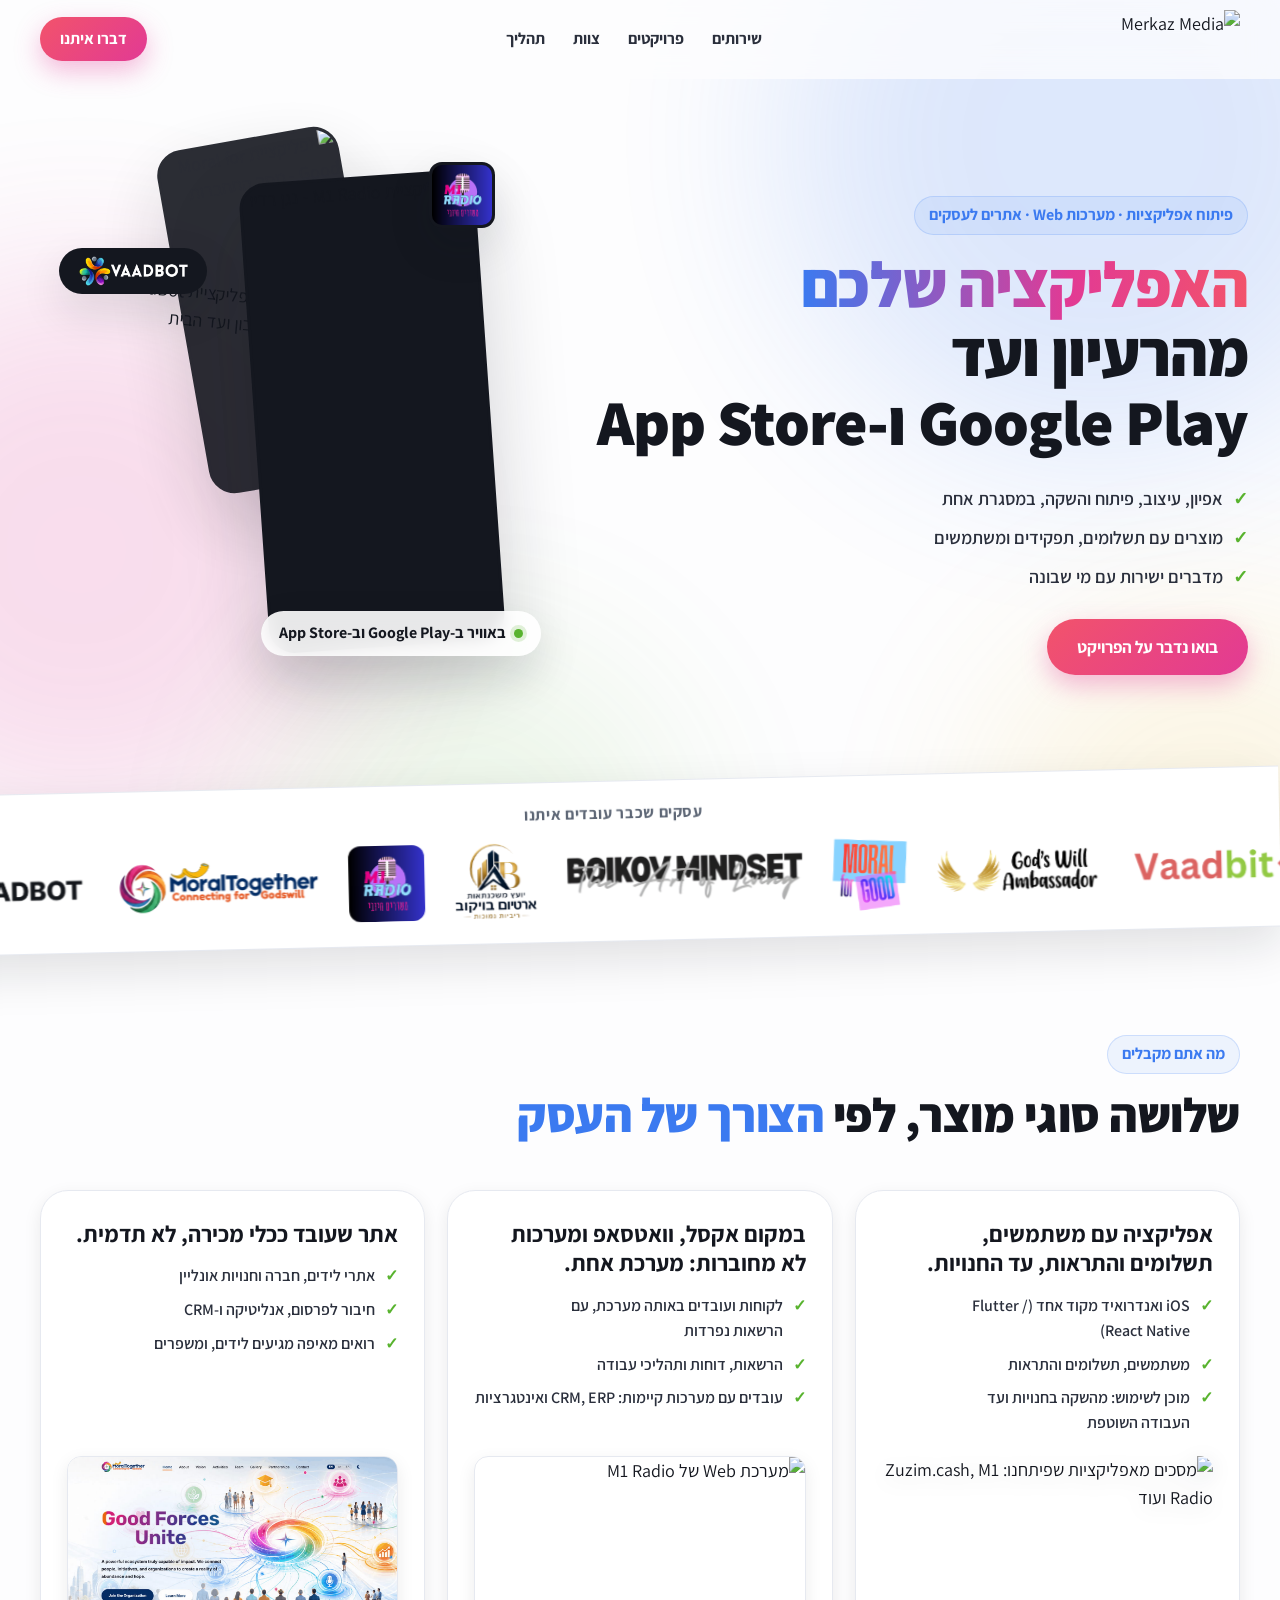
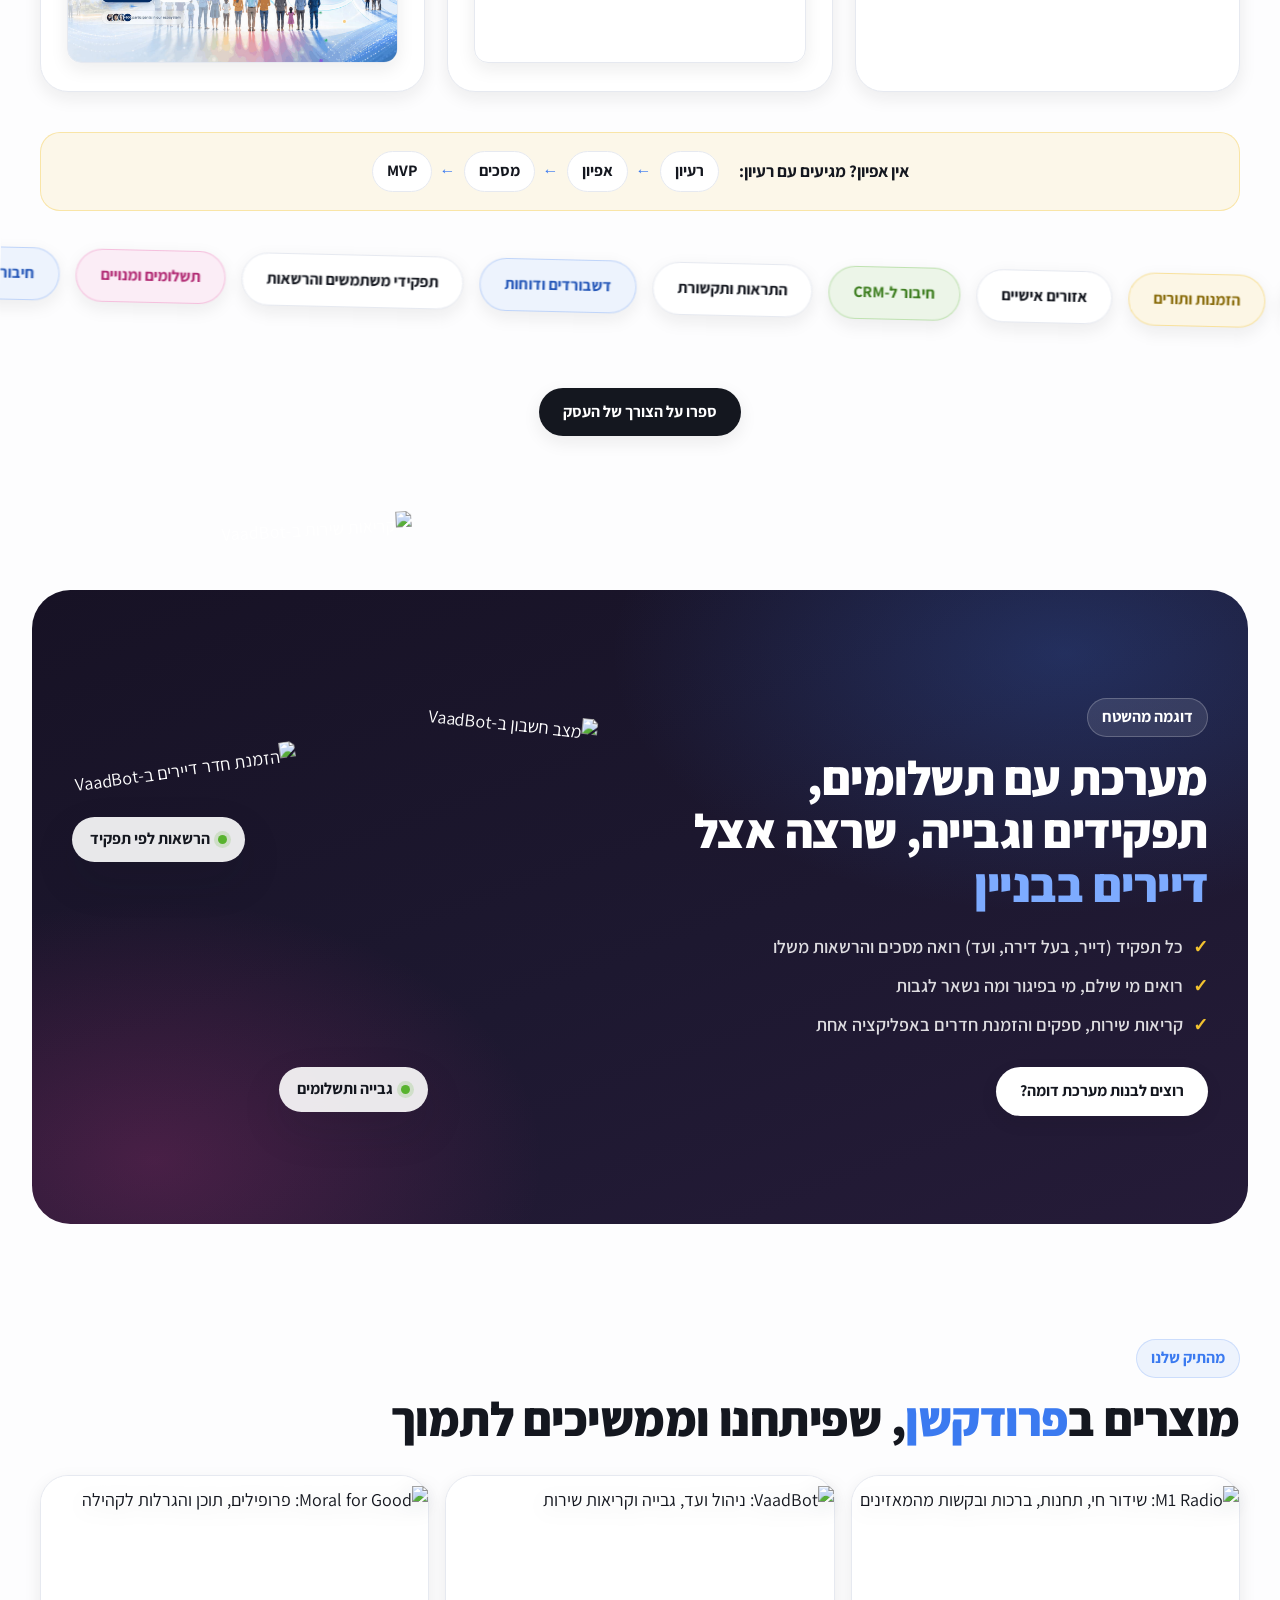
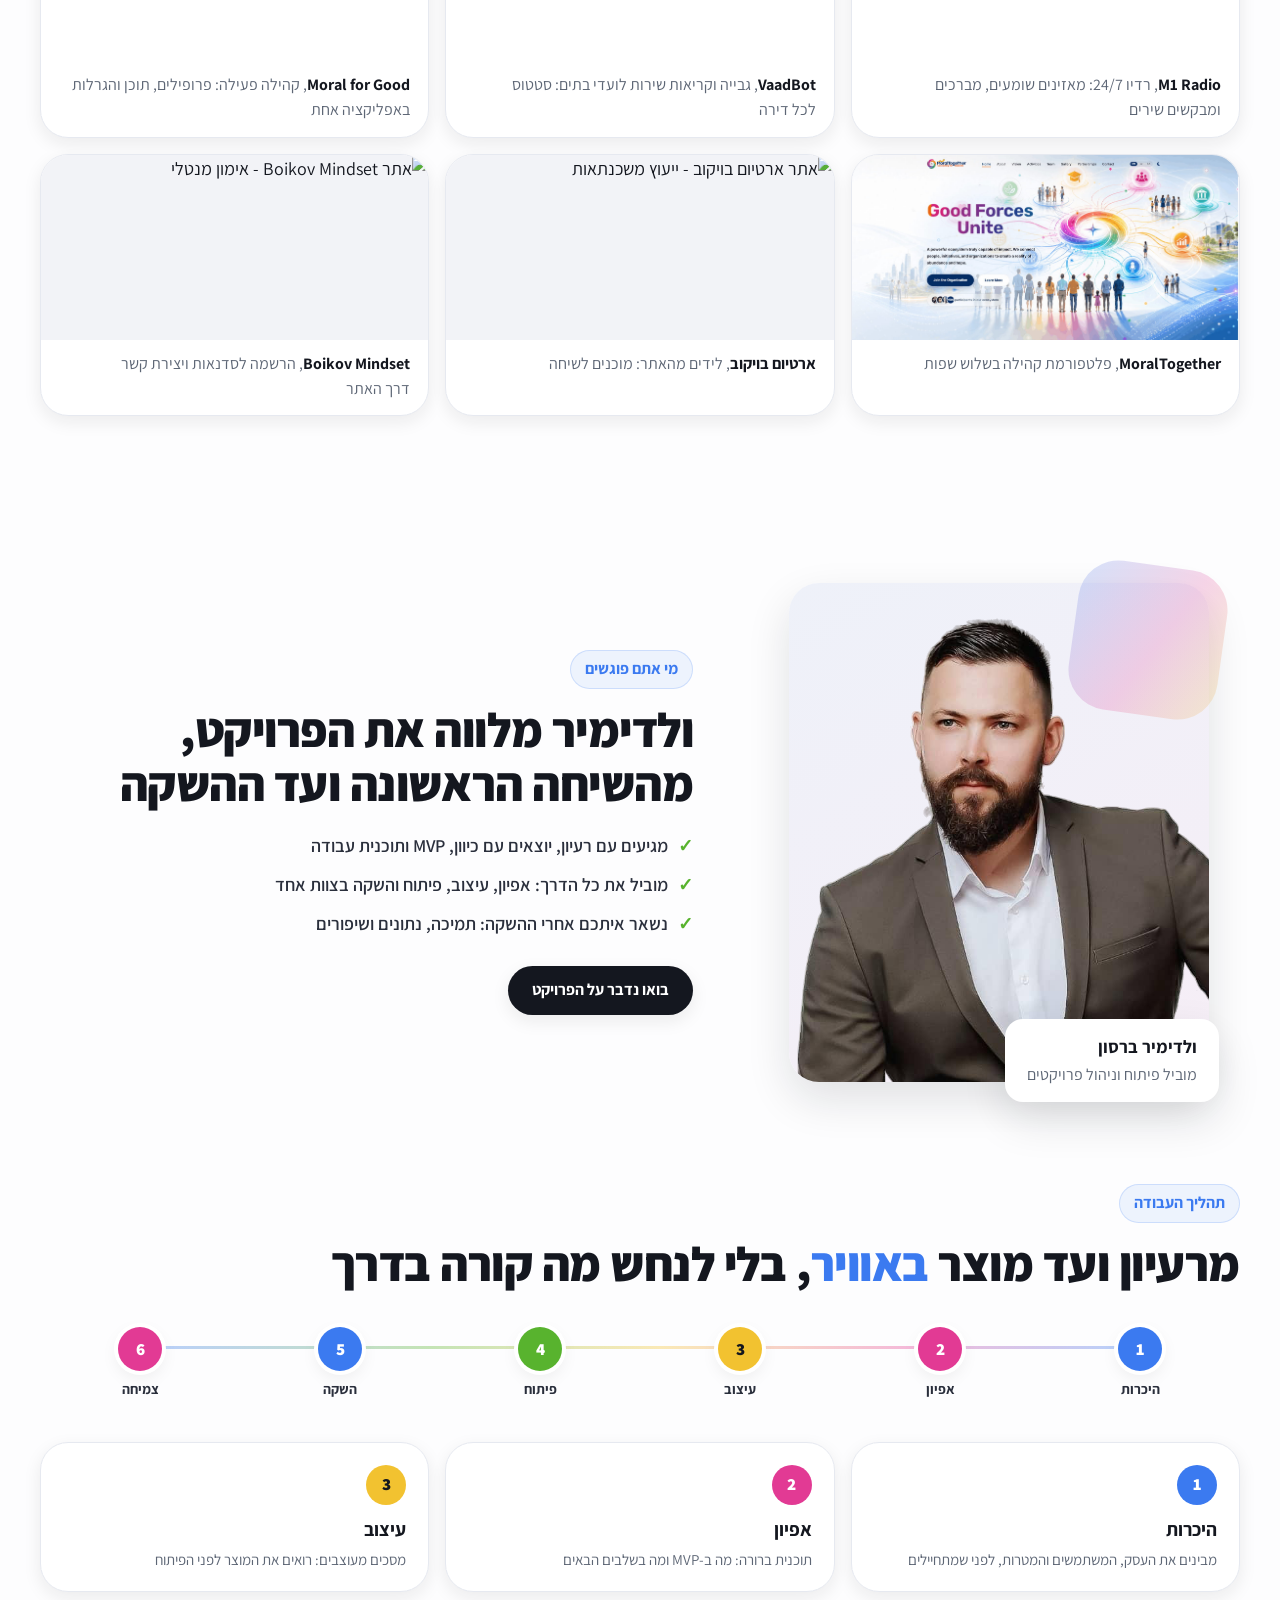
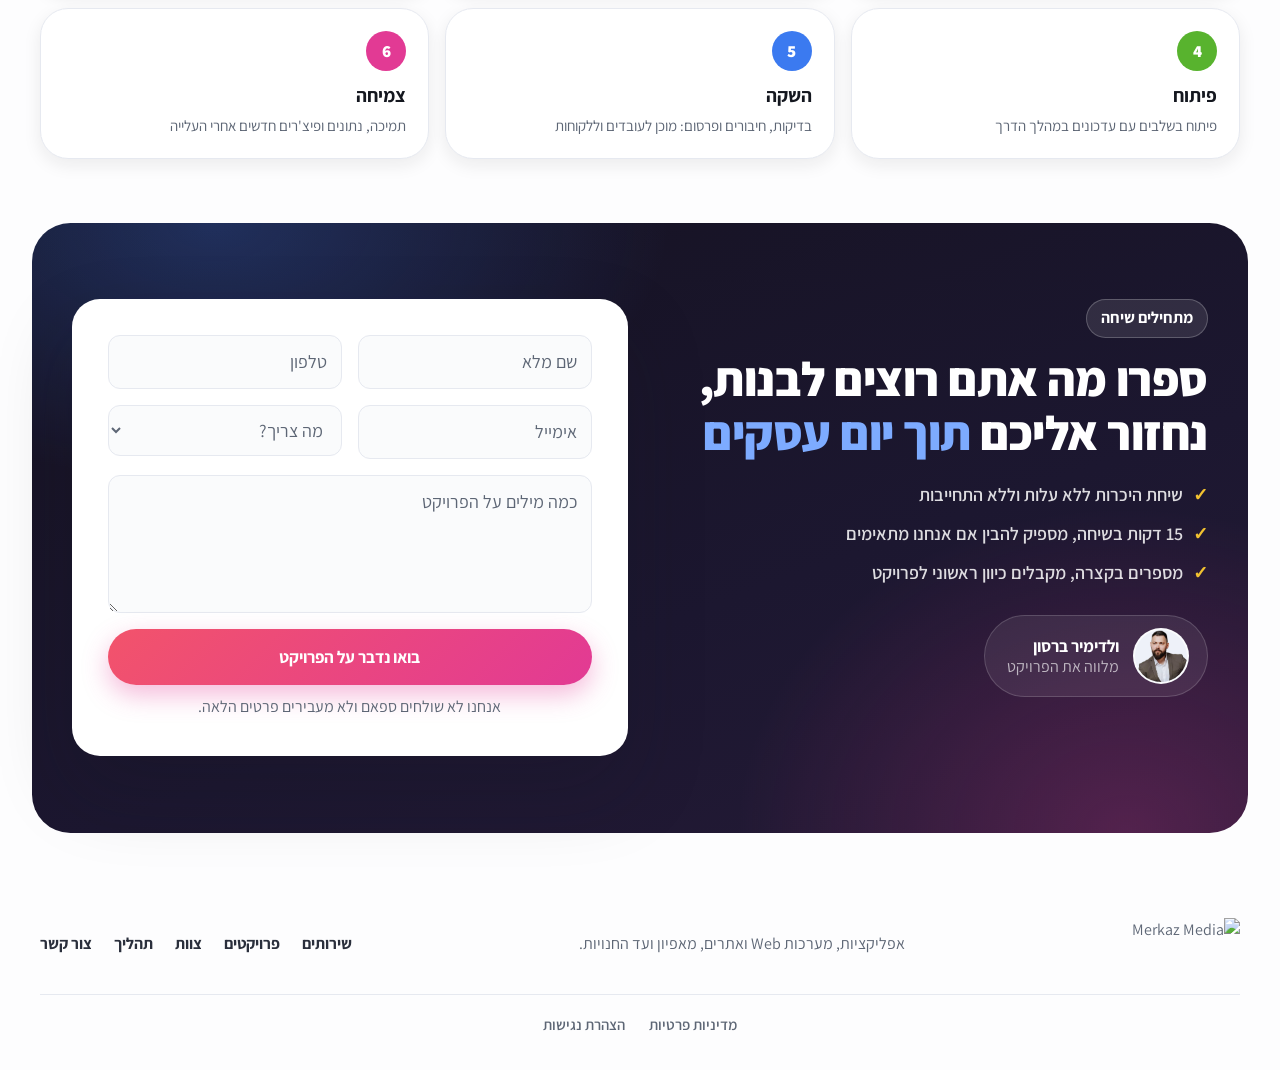
==== commit 2f872ee7: "Refactor code structure for improved readability and maintainability" ====
--- a/index.html
+++ b/index.html
@@ -4,15 +4,15 @@
     <meta charset="utf-8">
     <meta name="viewport" content="width=device-width, initial-scale=1">
     <title>פיתוח אפליקציות ומוצרים דיגיטליים לעסקים | Merkaz Media</title>
-    <meta name="description" content="Merkaz Media — אפליקציות, מערכות Web ואתרים לעסקים. אפיון, עיצוב, פיתוח והשקה.">
+    <meta name="description" content="Merkaz Media: אפליקציות, מערכות Web ואתרים לעסקים. אפיון, עיצוב, פיתוח והשקה.">
     <meta property="og:type" content="website">
-    <meta property="og:title" content="Merkaz Media — האפליקציה שלכם, מהרעיון ועד החנויות">
-    <meta property="og:description" content="Merkaz Media — אפליקציות, מערכות Web ואתרים לעסקים. אפיון, עיצוב, פיתוח והשקה.">
+    <meta property="og:title" content="Merkaz Media: האפליקציה שלכם, מהרעיון ועד החנויות">
+    <meta property="og:description" content="Merkaz Media: אפליקציות, מערכות Web ואתרים לעסקים. אפיון, עיצוב, פיתוח והשקה.">
     <link rel="icon" type="image/png" href="assets/favicon-merkaz-media.png">
     <link rel="preconnect" href="https://fonts.googleapis.com">
     <link rel="preconnect" href="https://fonts.gstatic.com" crossorigin>
     <link href="https://fonts.googleapis.com/css2?family=Assistant:wght@400;500;600;700;800&display=swap" rel="stylesheet">
-    <link rel="stylesheet" href="styles.css">
+    <link rel="stylesheet" href="styles.css?v=2">
   </head>
   <body>
 
@@ -25,7 +25,7 @@
 
     <header class="site-header" data-header>
       <nav class="nav" aria-label="ניווט ראשי">
-        <a class="brand" href="#top" aria-label="Merkaz Media">
+        <a class="brand" href="index.html" aria-label="Merkaz Media">
           <img src="assets/merkaz-media-black-trans-logo-small-descr.png" alt="Merkaz Media">
         </a>
         <div class="nav-links" data-nav-links>
@@ -50,9 +50,9 @@
         <div class="container hero-grid">
           <div class="hero-copy" data-reveal>
             <p class="eyebrow">פיתוח אפליקציות · מערכות Web · אתרים לעסקים</p>
-            <h1><span class="hl">האפליקציה שלכם</span> — מהרעיון ועד <span class="hero-store-nowrap">Google&nbsp;Play <span class="hero-app-store">ו&#8209;App&nbsp;Store</span></span></h1>
+            <h1><span class="hl">האפליקציה שלכם</span> מהרעיון ועד <span class="hero-store-nowrap">Google&nbsp;Play <span class="hero-app-store">ו&#8209;App&nbsp;Store</span></span></h1>
             <ul class="slide-bullets">
-              <li>אפיון, עיצוב, פיתוח והשקה — במסגרת אחת</li>
+              <li>אפיון, עיצוב, פיתוח והשקה, במסגרת אחת</li>
               <li>מוצרים עם תשלומים, תפקידים ומשתמשים</li>
               <li>מדברים ישירות עם מי שבונה</li>
             </ul>
@@ -63,22 +63,22 @@
 
           <div class="hero-collage" aria-label="מסכים מהמוצרים שלנו">
             <figure class="shot shot-main" data-float="1">
-              <img src="assets/Works/m1-player.jpg" alt="אפליקציית M1 Radio - נגן רדיו חי">
+              <img src="assets/Works/m1-player.jpg" alt="אפליקציית M1 Radio - נגן רדיו חי" fetchpriority="high" decoding="async">
             </figure>
             <figure class="shot shot-side no-frame" data-float="2">
-              <img src="assets/Works/vaadbot-account.png" alt="אפליקציית VaadBot - מצב חשבון ועד הבית">
+              <img src="assets/Works/vaadbot-account.png" alt="אפליקציית VaadBot - מצב חשבון ועד הבית" loading="lazy" decoding="async">
             </figure>
             <figure class="shot shot-back" data-float="3">
-              <img src="assets/Works/mfg-login.jpg" alt="אפליקציית Moral for Good - מסך התחברות">
+              <img src="assets/Works/mfg-login.jpg" alt="אפליקציית Moral for Good - מסך התחברות" loading="lazy" decoding="async">
             </figure>
             <div class="float-chip chip-store" data-float="2">
               <span class="dot"></span> באוויר ב-Google&nbsp;Play וב&#8209;App&nbsp;Store
             </div>
             <div class="float-chip chip-logo chip-logo-vaadbot" data-float="2">
-              <img src="assets/logos/logo-vaadbot-color.png" alt="VaadBot">
+              <img src="assets/logos/logo-vaadbot-color.png" alt="VaadBot" loading="lazy" decoding="async">
             </div>
             <div class="float-chip chip-logo chip-logo-m1" data-float="1">
-              <img src="assets/logos/logo-m1radio.png" alt="M1 Radio">
+              <img src="assets/logos/logo-m1radio.png" alt="M1 Radio" loading="lazy" decoding="async">
             </div>
           </div>
         </div>
@@ -89,14 +89,14 @@
             <p class="logo-strip-title">עסקים שכבר עובדים איתנו</p>
             <div class="logo-track" data-marquee>
               <div class="logo-group">
-                <span class="logo-pill pill-wide"><img src="assets/logos/logo-vaadbot-dark.png" alt="VaadBot"></span>
-                <span class="logo-pill pill-wide"><img src="assets/logos/logo-moraltogether.png" alt="MoralTogether"></span>
-                <span class="logo-pill pill-icon pill-m1"><img src="assets/logos/logo-m1radio.png" alt="M1 Radio"></span>
-                <span class="logo-pill pill-icon"><img src="assets/logos/logo-boikov-finance.png" alt="ארטיום בויקוב - ייעוץ משכנתאות"></span>
-                <span class="logo-pill pill-wide"><img src="assets/logos/iceking-logo.png" alt="Boikov Mindset"></span>
-                <span class="logo-pill pill-icon"><img src="assets/logos/logo-moralforgood.png" alt="Moral for Good"></span>
-                <span class="logo-pill pill-wide"><img src="assets/logos/logo-gwa-black.png" alt="God's Will Ambassador"></span>
-                <span class="logo-pill pill-wide"><img src="assets/logos/logo-vaadbit.png" alt="VaadBit"></span>
+                <span class="logo-pill pill-wide"><img src="assets/logos/logo-vaadbot-dark.png" alt="VaadBot" loading="lazy" decoding="async"></span>
+                <span class="logo-pill pill-wide"><img src="assets/logos/logo-moraltogether.png" alt="MoralTogether" loading="lazy" decoding="async"></span>
+                <span class="logo-pill pill-icon pill-m1"><img src="assets/logos/logo-m1radio.png" alt="M1 Radio" loading="lazy" decoding="async"></span>
+                <span class="logo-pill pill-icon"><img src="assets/logos/logo-boikov-finance.png" alt="ארטיום בויקוב - ייעוץ משכנתאות" loading="lazy" decoding="async"></span>
+                <span class="logo-pill pill-wide"><img src="assets/logos/iceking-logo.png" alt="Boikov Mindset" loading="lazy" decoding="async"></span>
+                <span class="logo-pill pill-icon"><img src="assets/logos/logo-moralforgood.png" alt="Moral for Good" loading="lazy" decoding="async"></span>
+                <span class="logo-pill pill-wide"><img src="assets/logos/logo-gwa-black.png" alt="God's Will Ambassador" loading="lazy" decoding="async"></span>
+                <span class="logo-pill pill-wide"><img src="assets/logos/logo-vaadbit.png" alt="VaadBit" loading="lazy" decoding="async"></span>
               </div>
               <div class="logo-group" aria-hidden="true"></div>
             </div>
@@ -109,38 +109,38 @@
         <div class="container">
           <div class="section-head" data-reveal>
             <p class="eyebrow">מה אתם מקבלים</p>
-            <h2>שלושה סוגי מוצר — לפי <span class="hl-accent">הצורך של העסק</span></h2>
+            <h2>שלושה סוגי מוצר, לפי <span class="hl-accent">הצורך של העסק</span></h2>
           </div>
 
           <div class="service-grid">
             <article class="service-card" data-reveal>
-              <h3>אפליקציה עם משתמשים, תשלומים והתראות — <strong>עד החנויות.</strong></h3>
+              <h3>אפליקציה עם משתמשים, תשלומים והתראות, <strong>עד החנויות.</strong></h3>
               <ul class="slide-bullets">
                 <li>iOS ואנדרואיד מקוד אחד (Flutter / React Native)</li>
                 <li>משתמשים, תשלומים והתראות</li>
-                <li>מוכן לשימוש — מהשקה בחנויות ועד העבודה השוטפת</li>
+                <li>מוכן לשימוש: מהשקה בחנויות ועד העבודה השוטפת</li>
               </ul>
-              <img class="service-img service-img-wide service-img-soft-shadow" src="assets/Works/portfolio-apps-mockup.png" alt="מסכים מאפליקציות שפיתחנו — Zuzim.cash, M1 Radio ועוד" loading="lazy">
+              <img class="service-img service-img-wide service-img-soft-shadow" src="assets/Works/portfolio-apps-mockup.png" alt="מסכים מאפליקציות שפיתחנו: Zuzim.cash, M1 Radio ועוד" loading="lazy" decoding="async">
             </article>
 
             <article class="service-card" data-reveal>
-              <h3>במקום אקסל, וואטסאפ ומערכות לא מחוברות — <strong>מערכת אחת.</strong></h3>
+              <h3>במקום אקסל, וואטסאפ ומערכות לא מחוברות: <strong>מערכת אחת.</strong></h3>
               <ul class="slide-bullets">
-                <li>לקוחות ועובדים באותה מערכת — עם הרשאות נפרדות</li>
+                <li>לקוחות ועובדים באותה מערכת, עם הרשאות נפרדות</li>
                 <li>הרשאות, דוחות ותהליכי עבודה</li>
-                <li>עובדים עם מערכות קיימות — CRM, ERP ואינטגרציות</li>
+                <li>עובדים עם מערכות קיימות: CRM, ERP ואינטגרציות</li>
               </ul>
-              <img class="service-img service-img-wide" src="assets/Works/M1-Radio-web-app-preview.png" alt="מערכת Web של M1 Radio" loading="lazy">
+              <img class="service-img service-img-wide" src="assets/Works/M1-Radio-web-app-preview.png" alt="מערכת Web של M1 Radio" loading="lazy" decoding="async">
             </article>
 
             <article class="service-card" data-reveal>
-              <h3>אתר שעובד ככלי מכירה — <strong>לא תדמית.</strong></h3>
+              <h3>אתר שעובד ככלי מכירה, <strong>לא תדמית.</strong></h3>
               <ul class="slide-bullets">
                 <li>אתרי לידים, חברה וחנויות אונליין</li>
                 <li>חיבור לפרסום, אנליטיקה ו-CRM</li>
-                <li>רואים מאיפה מגיעים לידים — ומשפרים</li>
+                <li>רואים מאיפה מגיעים לידים, ומשפרים</li>
               </ul>
-              <img class="service-img service-img-wide" src="assets/Works/moraltogether-site-small.jpg" alt="אתר MoralTogether שפיתחנו" loading="lazy">
+              <img class="service-img service-img-wide" src="assets/Works/moraltogether-site-small.jpg" alt="אתר MoralTogether שפיתחנו" loading="lazy" decoding="async">
             </article>
           </div>
 
@@ -202,18 +202,18 @@
         <div class="container deep-grid">
           <div class="deep-copy" data-reveal>
             <p class="eyebrow eyebrow-light">דוגמה מהשטח</p>
-            <h2>מערכת עם תשלומים, תפקידים וגבייה — שרצה אצל <span class="hl-accent">דיירים בבניין</span></h2>
+            <h2>מערכת עם תשלומים, תפקידים וגבייה, שרצה אצל <span class="hl-accent">דיירים בבניין</span></h2>
             <ul class="slide-bullets">
-              <li>כל תפקיד — דייר, בעל דירה, ועד — רואה מסכים והרשאות משלו</li>
+              <li>כל תפקיד (דייר, בעל דירה, ועד) רואה מסכים והרשאות משלו</li>
               <li>רואים מי שילם, מי בפיגור ומה נשאר לגבות</li>
               <li>קריאות שירות, ספקים והזמנת חדרים באפליקציה אחת</li>
             </ul>
             <a class="btn btn-light" href="#contact" data-contact-open>רוצים לבנות מערכת דומה?</a>
           </div>
           <div class="deep-screens" aria-label="מסכים מתוך VaadBot">
-            <figure class="deep-phone dp-1 no-frame"><img src="assets/Works/vaadbot-account.png" alt="מצב חשבון ב-VaadBot" loading="lazy"></figure>
-            <figure class="deep-phone dp-2 no-frame"><img src="assets/Works/vaadbot-service.png" alt="קריאות שירות ב-VaadBot" loading="lazy"></figure>
-            <figure class="deep-phone dp-3 no-frame"><img src="assets/Works/vaadbot-calendar.png" alt="הזמנת חדר דיירים ב-VaadBot" loading="lazy"></figure>
+            <figure class="deep-phone dp-1 no-frame"><img src="assets/Works/vaadbot-account.png" alt="מצב חשבון ב-VaadBot" loading="lazy" decoding="async"></figure>
+            <figure class="deep-phone dp-2 no-frame"><img src="assets/Works/vaadbot-service.png" alt="קריאות שירות ב-VaadBot" loading="lazy" decoding="async"></figure>
+            <figure class="deep-phone dp-3 no-frame"><img src="assets/Works/vaadbot-calendar.png" alt="הזמנת חדר דיירים ב-VaadBot" loading="lazy" decoding="async"></figure>
             <div class="float-chip chip-roles" data-float="1"><span class="dot dot-green"></span> הרשאות לפי תפקיד</div>
             <div class="float-chip chip-pay" data-float="2"><span class="dot dot-yellow"></span> גבייה ותשלומים</div>
           </div>
@@ -225,61 +225,61 @@
         <div class="container">
           <div class="section-head" data-reveal>
             <p class="eyebrow">מהתיק שלנו</p>
-            <h2>מוצרים ב<span class="hl-accent">פרודקשן</span> — שפיתחנו וממשיכים לתמוך</h2>
+            <h2>מוצרים ב<span class="hl-accent">פרודקשן</span>, שפיתחנו וממשיכים לתמוך</h2>
           </div>
 
           <div class="work-grid">
             <article class="work-card wc-wide work-card-soft-media" data-reveal>
               <div class="work-media wm-wide wm-contain">
-                <img src="assets/Works/portfolio-m1-collage.png" alt="M1 Radio — שידור חי, תחנות, ברכות ובקשות מהמאזינים" loading="lazy">
-              </div>
-              <div class="work-body">
-                <p><strong>M1 Radio</strong> — רדיו 24/7: מאזינים שומעים, מברכים ומבקשים שירים</p>
+                <img src="assets/Works/portfolio-m1-collage.png" alt="M1 Radio: שידור חי, תחנות, ברכות ובקשות מהמאזינים" loading="lazy" decoding="async">
+              </div>
+              <div class="work-body">
+                <p><strong>M1 Radio</strong>, רדיו 24/7: מאזינים שומעים, מברכים ומבקשים שירים</p>
               </div>
             </article>
 
             <article class="work-card wc-wide work-card-soft-media" data-reveal>
               <div class="work-media wm-wide wm-contain">
-                <img src="assets/Works/portfolio-vaadbot-collage.png" alt="VaadBot — ניהול ועד, גבייה וקריאות שירות" loading="lazy">
-              </div>
-              <div class="work-body">
-                <p><strong>VaadBot</strong> — גבייה וקריאות שירות לועדי בתים: סטטוס לכל דירה</p>
+                <img src="assets/Works/portfolio-vaadbot-collage.png" alt="VaadBot: ניהול ועד, גבייה וקריאות שירות" loading="lazy" decoding="async">
+              </div>
+              <div class="work-body">
+                <p><strong>VaadBot</strong>, גבייה וקריאות שירות לועדי בתים: סטטוס לכל דירה</p>
               </div>
             </article>
 
             <article class="work-card wc-wide work-card-soft-media" data-reveal>
               <div class="work-media wm-wide wm-contain">
-                <img src="assets/Works/mfg-collage.png" alt="Moral for Good — פרופילים, תוכן והגרלות לקהילה" loading="lazy">
-              </div>
-              <div class="work-body">
-                <p><strong>Moral for Good</strong> — קהילה פעילה: פרופילים, תוכן והגרלות באפליקציה אחת</p>
+                <img src="assets/Works/mfg-collage.png" alt="Moral for Good: פרופילים, תוכן והגרלות לקהילה" loading="lazy" decoding="async">
+              </div>
+              <div class="work-body">
+                <p><strong>Moral for Good</strong>, קהילה פעילה: פרופילים, תוכן והגרלות באפליקציה אחת</p>
               </div>
             </article>
 
             <article class="work-card wc-wide" data-reveal>
               <div class="work-media wm-wide">
-                <img src="assets/Works/moraltogether-site-small.jpg" alt="דף הבית של MoralTogether" loading="lazy">
-              </div>
-              <div class="work-body">
-                <p><strong>MoralTogether</strong> — פלטפורמת קהילה בשלוש שפות</p>
+                <img src="assets/Works/moraltogether-site-small.jpg" alt="דף הבית של MoralTogether" loading="lazy" decoding="async">
+              </div>
+              <div class="work-body">
+                <p><strong>MoralTogether</strong>, פלטפורמת קהילה בשלוש שפות</p>
               </div>
             </article>
 
             <article class="work-card wc-wide" data-reveal>
               <div class="work-media wm-wide">
-                <img src="assets/Works/boikov-finance-hero.png" alt="אתר ארטיום בויקוב - ייעוץ משכנתאות" loading="lazy">
-              </div>
-              <div class="work-body">
-                <p><strong>ארטיום בויקוב</strong> — לידים מהאתר: מוכנים לשיחה</p>
+                <img src="assets/Works/boikov-finance-hero.png" alt="אתר ארטיום בויקוב - ייעוץ משכנתאות" loading="lazy" decoding="async">
+              </div>
+              <div class="work-body">
+                <p><strong>ארטיום בויקוב</strong>, לידים מהאתר: מוכנים לשיחה</p>
               </div>
             </article>
 
             <article class="work-card wc-wide" data-reveal>
               <div class="work-media wm-wide">
-                <img src="assets/Works/iceking-hero.png" alt="אתר Boikov Mindset - אימון מנטלי" loading="lazy">
-              </div>
-              <div class="work-body">
-                <p><strong>Boikov Mindset</strong> — הרשמה לסדנאות ויצירת קשר דרך האתר</p>
+                <img src="assets/Works/iceking-hero.png" alt="אתר Boikov Mindset - אימון מנטלי" loading="lazy" decoding="async">
+              </div>
+              <div class="work-body">
+                <p><strong>Boikov Mindset</strong>, הרשמה לסדנאות ויצירת קשר דרך האתר</p>
               </div>
             </article>
           </div>
@@ -290,19 +290,19 @@
       <section class="section team" id="team">
         <div class="container team-grid">
           <div class="team-media" data-reveal>
-            <img src="assets/vladimir-berson.jpg" alt="ולדימיר ברסון - מוביל פיתוח והשקת פרויקטים" loading="lazy">
+            <img src="assets/vladimir-berson.png" alt="ולדימיר ברסון - מוביל פיתוח והשקת פרויקטים" loading="lazy" decoding="async">
             <div class="team-badge">
               <strong>ולדימיר ברסון</strong>
-              <span>מוביל פיתוח ומסירת פרויקטים</span>
+              <span>מוביל פיתוח וניהול פרויקטים</span>
             </div>
           </div>
           <div class="team-copy" data-reveal>
             <p class="eyebrow">מי אתם פוגשים</p>
-            <h2>ולדימיר מלווה את הפרויקט — מהשיחה הראשונה ועד ההשקה</h2>
+            <h2>ולדימיר מלווה את הפרויקט, מהשיחה הראשונה ועד ההשקה</h2>
             <ul class="slide-bullets">
-              <li>ולדימיר מלווה כל פרויקט אישית — בלי שכבות תיווך</li>
-              <li>אפיון, עיצוב ופיתוח — צוות אחד, בלי קבלני משנה</li>
-              <li>אחרי ההשקה: תמיכה, אנליטיקה והמשך פיתוח</li>
+              <li>מגיעים עם רעיון, יוצאים עם כיוון, MVP ותוכנית עבודה</li>
+              <li>מוביל את כל הדרך: אפיון, עיצוב, פיתוח והשקה בצוות אחד</li>
+              <li>נשאר איתכם אחרי ההשקה: תמיכה, נתונים ושיפורים</li>
             </ul>
             <a class="btn btn-dark" href="#contact" data-contact-open>בואו נדבר על הפרויקט</a>
           </div>
@@ -314,7 +314,7 @@
         <div class="container">
           <div class="section-head" data-reveal>
             <p class="eyebrow">תהליך העבודה</p>
-            <h2>מרעיון ועד מוצר <span class="hl-accent">באוויר</span> — בלי לנחש מה קורה בדרך</h2>
+            <h2>מרעיון ועד מוצר <span class="hl-accent">באוויר</span>, בלי לנחש מה קורה בדרך</h2>
           </div>
 
           <div class="process-rail" data-reveal aria-label="שלבי העבודה">
@@ -348,7 +348,7 @@
             <article class="step" data-reveal>
               <span class="step-num sn-blue">1</span>
               <h3>היכרות</h3>
-              <p>מבינים את העסק, המשתמשים והמטרות — לפני שמתחיילים</p>
+              <p>מבינים את העסק, המשתמשים והמטרות, לפני שמתחיילים</p>
             </article>
             <article class="step" data-reveal>
               <span class="step-num sn-pink">2</span>
@@ -358,7 +358,7 @@
             <article class="step" data-reveal>
               <span class="step-num sn-yellow">3</span>
               <h3>עיצוב</h3>
-              <p>מסכים מעוצבים — רואים את המוצר לפני הפיתוח</p>
+              <p>מסכים מעוצבים: רואים את המוצר לפני הפיתוח</p>
             </article>
             <article class="step" data-reveal>
               <span class="step-num sn-green">4</span>
@@ -368,7 +368,7 @@
             <article class="step" data-reveal>
               <span class="step-num sn-blue">5</span>
               <h3>השקה</h3>
-              <p>בדיקות, חיבורים ופרסום — מוכן לעובדים וללקוחות</p>
+              <p>בדיקות, חיבורים ופרסום: מוכן לעובדים וללקוחות</p>
             </article>
             <article class="step" data-reveal>
               <span class="step-num sn-pink">6</span>
@@ -384,14 +384,14 @@
         <div class="container contact-grid">
           <div class="contact-copy" data-reveal>
             <p class="eyebrow eyebrow-light">מתחילים שיחה</p>
-            <h2>ספרו מה אתם רוצים לבנות — נחזור אליכם <span class="hl-accent">תוך יום עסקים</span></h2>
+            <h2>ספרו מה אתם רוצים לבנות, נחזור אליכם <span class="hl-accent">תוך יום עסקים</span></h2>
             <ul class="slide-bullets">
               <li>שיחת היכרות ללא עלות וללא התחייבות</li>
-              <li>15 דקות בשיחה — מספיק להבין אם אנחנו מתאימים</li>
-              <li>מספרים בקצרה — מקבלים כיוון ראשוני לפרויקט</li>
+              <li>15 דקות בשיחה, מספיק להבין אם אנחנו מתאימים</li>
+              <li>מספרים בקצרה, מקבלים כיוון ראשוני לפרויקט</li>
             </ul>
             <div class="contact-person">
-              <img src="assets/vladimir-berson.jpg" alt="" loading="lazy">
+              <img src="assets/vladimir-berson.png" alt="" loading="lazy" decoding="async">
               <div>
                 <strong>ולדימיר ברסון</strong>
                 <span>מלווה את הפרויקט</span>
@@ -430,7 +430,7 @@
             </div>
             <div class="success-message" tabindex="-1" hidden>
               <strong>תודה, קיבלנו את הפרטים!</strong>
-              <span>נחזור אליכם בהקדם — בדרך כלל תוך יום עסקים.</span>
+              <span>נחזור אליכם בהקדם, בדרך כלל תוך יום עסקים.</span>
             </div>
           </form>
         </div>
@@ -443,7 +443,7 @@
         <button type="button" class="contact-popup-close" aria-label="סגירה">&times;</button>
         <form class="contact-form contact-popup-form" data-contact-popup-form novalidate>
           <h2 class="contact-popup-title" id="contact-popup-title">נחזור אליכם <span class="hl-accent">תוך יום עסקים</span></h2>
-          <p class="contact-popup-lead">שיחת היכרות קצרה — מספיק שם וטלפון.</p>
+          <p class="contact-popup-lead">שיחת היכרות קצרה, מספיק שם וטלפון.</p>
           <div class="contact-popup-fields">
             <div class="form-field">
               <input id="popup-name" name="name" autocomplete="name" placeholder="שם מלא" aria-label="שם מלא" required>
@@ -472,8 +472,8 @@
 
     <footer class="site-footer">
       <div class="container footer-inner">
-        <a class="brand" href="#top"><img src="assets/merkaz-media-black-trans-logo-small-descr.png" alt="Merkaz Media"></a>
-        <span>אפליקציות, מערכות Web ואתרים — מאפיון ועד החנויות.</span>
+        <a class="brand" href="index.html"><img src="assets/merkaz-media-black-trans-logo-small-descr.png" alt="Merkaz Media" loading="lazy" decoding="async"></a>
+        <span>אפליקציות, מערכות Web ואתרים, מאפיון ועד החנויות.</span>
         <nav class="footer-nav" aria-label="ניווט תחתון">
           <a href="#services">שירותים</a>
           <a href="#work">פרויקטים</a>
@@ -481,6 +481,10 @@
           <a href="#process">תהליך</a>
           <a href="#contact">צור קשר</a>
         </nav>
+        <nav class="footer-legal" aria-label="מסמכים משפטיים">
+          <a href="privacy-policy.html">מדיניות פרטיות</a>
+          <a href="accessibility.html">הצהרת נגישות</a>
+        </nav>
       </div>
     </footer>
 
--- a/styles.css
+++ b/styles.css
@@ -41,6 +41,24 @@
 * { box-sizing: border-box; }
 
 html { scroll-behavior: smooth; overflow-x: clip; }
+
+/* ---------- colorful scrollbar (matches media.moraltogether.com) ---------- */
+/* WebKit / Chromium / Edge / Safari
+   NB: do NOT set `scrollbar-color` here — modern Chrome/Edge would then
+   ignore the ::-webkit rules below and render a flat single color. */
+::-webkit-scrollbar { width: 10px; height: 10px; }
+::-webkit-scrollbar-track {
+  background: #f8fafc;
+  border-left: 1px solid rgba(0, 0, 0, 0.05);
+}
+/* rainbow gradient on the handle itself */
+::-webkit-scrollbar-thumb {
+  background: linear-gradient(#0cf574, #00f2fe, #b100ff, #ff0844, #fce803);
+  border-radius: 5px;
+}
+::-webkit-scrollbar-thumb:hover {
+  background: linear-gradient(#00f2fe, #b100ff, #ff0844, #fce803, #0cf574);
+}
 
 body {
   margin: 0;
@@ -297,11 +315,15 @@
 
 .hero { position: relative; padding-top: clamp(40px, 6vw, 80px); }
 
+.hero > .container {
+  padding-inline: clamp(16px, 3vw, 32px);
+}
+
 .hero-grid {
   display: grid;
-  grid-template-columns: 1.24fr 0.76fr;
-  align-items: center;
-  gap: clamp(20px, 3vw, 48px);
+  grid-template-columns: 1.05fr 0.95fr;
+  align-items: center;
+  gap: clamp(12px, 2vw, 28px);
 }
 
 .hero-copy h1 .hero-store-nowrap { white-space: nowrap; }
@@ -311,7 +333,7 @@
   hyphens: none;
 }
 
-.hero-copy .slide-bullets { max-width: 560px; }
+.hero-copy .slide-bullets { max-width: 520px; }
 
 .hero-actions {
   display: flex;
@@ -887,13 +909,18 @@
   position: relative;
   max-width: 420px;
   justify-self: center;
+  /* simple soft backdrop behind the cut-out photo */
+  background: linear-gradient(150deg, #eef1f9, #f6eef6);
+  border-radius: 30px;
+  padding-top: 32px; /* breathing room above the head */
+  box-shadow: var(--shadow-md);
 }
 
 .team-media > img {
-  border-radius: 30px;
-  transform: rotate(-2deg);
-  box-shadow: var(--shadow-lg);
-  border: 3px solid var(--ink);
+  display: block;
+  width: 100%;
+  height: auto;
+  border-radius: 0 0 30px 30px;
 }
 
 .team-media::before {
@@ -1078,6 +1105,7 @@
   object-fit: cover;
   object-position: top;
   border: 2px solid rgba(255, 255, 255, 0.7);
+  background: #eef1f9; /* fill behind the transparent cut-out */
 }
 
 .contact-person div { display: flex; flex-direction: column; line-height: 1.3; }
@@ -1339,6 +1367,199 @@
 
 .footer-nav a:hover { color: var(--blue); }
 
+.footer-legal {
+  flex: 1 1 100%;
+  display: flex;
+  flex-wrap: wrap;
+  justify-content: center;
+  gap: 10px 24px;
+  margin-top: 6px;
+  padding-top: 18px;
+  border-top: 1px solid var(--line);
+  font-size: 15px;
+  font-weight: 600;
+  color: var(--muted);
+}
+
+.footer-legal a:hover { color: var(--blue); }
+
+/* ---------- sub pages (legal, thanks) ---------- */
+
+.page-sub .sub-main {
+  padding-top: 88px;
+  min-height: calc(100vh - 180px);
+}
+
+.sub-page {
+  padding-top: clamp(32px, 6vw, 64px);
+  padding-bottom: clamp(48px, 8vw, 96px);
+}
+
+.sub-page-inner {
+  max-width: 760px;
+}
+
+.legal-page h1 {
+  margin: 0 0 32px;
+  font-size: clamp(32px, 5vw, 44px);
+  line-height: 1.15;
+}
+
+.legal-body {
+  color: var(--ink-soft);
+  line-height: 1.75;
+  font-size: 17px;
+}
+
+.legal-body:empty {
+  display: none;
+}
+
+.legal-updated {
+  margin: -20px 0 28px;
+  font-size: 16px;
+  color: var(--muted);
+}
+
+.legal-body h2 {
+  margin: 2.4em 0 0.8em;
+  font-size: clamp(20px, 2.5vw, 24px);
+  line-height: 1.3;
+  color: var(--ink);
+}
+
+.legal-body h2:first-child {
+  margin-top: 0;
+}
+
+.legal-body p {
+  margin: 0 0 1em;
+}
+
+.legal-body ul {
+  margin: 0 0 1.1em;
+  padding: 0 1.2em 0 0;
+}
+
+.legal-body li {
+  margin-bottom: 0.55em;
+}
+
+.legal-meta {
+  margin: 0 0 2em;
+  padding: 20px 22px;
+  border-radius: var(--radius);
+  background: rgba(59, 122, 240, 0.05);
+  border: 1px solid rgba(59, 122, 240, 0.12);
+}
+
+.legal-meta dt {
+  margin-top: 10px;
+  font-weight: 700;
+  color: var(--ink);
+}
+
+.legal-meta dt:first-child {
+  margin-top: 0;
+}
+
+.legal-meta dd {
+  margin: 4px 0 0;
+}
+
+.legal-meta dd:empty::before {
+  content: "—";
+  color: var(--muted);
+}
+
+.legal-ph {
+  color: var(--muted);
+  font-weight: 600;
+}
+
+.legal-contact p {
+  margin-bottom: 0.45em;
+}
+
+.thanks-page {
+  display: flex;
+  align-items: center;
+  justify-content: center;
+  min-height: calc(100vh - 260px);
+  padding-top: clamp(24px, 5vw, 48px);
+  padding-bottom: clamp(48px, 8vw, 96px);
+}
+
+.thanks-card {
+  position: relative;
+  max-width: 540px;
+  margin: 0 auto;
+  padding: clamp(40px, 8vw, 56px) clamp(28px, 6vw, 48px);
+  text-align: center;
+  border-radius: var(--radius-lg);
+  background: linear-gradient(165deg, #ffffff 0%, #f8f9fc 52%, #f2f4f9 100%);
+  border: 1px solid var(--line);
+  box-shadow: var(--shadow-md);
+  overflow: hidden;
+  animation: thanks-in 0.75s ease both;
+}
+
+.thanks-card::before {
+  content: "";
+  position: absolute;
+  inset: 0 0 auto;
+  height: 4px;
+  background: var(--grad-brand);
+}
+
+.thanks-icon {
+  display: grid;
+  place-items: center;
+  width: 76px;
+  height: 76px;
+  margin: 0 auto 26px;
+  border-radius: 50%;
+  background: linear-gradient(145deg, rgba(88, 179, 46, 0.2), rgba(88, 179, 46, 0.08));
+  border: 1px solid rgba(88, 179, 46, 0.24);
+  color: var(--green);
+  font-size: 36px;
+  font-weight: 800;
+  line-height: 1;
+  box-shadow: 0 10px 28px rgba(88, 179, 46, 0.14);
+}
+
+.thanks-card h1 {
+  margin: 0 0 14px;
+  font-size: clamp(30px, 5vw, 40px);
+  line-height: 1.2;
+}
+
+.thanks-lead {
+  margin: 0;
+  max-width: 36ch;
+  margin-inline: auto;
+  font-size: clamp(18px, 2.4vw, 21px);
+  font-weight: 600;
+  color: var(--ink-soft);
+  line-height: 1.65;
+}
+
+@keyframes thanks-in {
+  from {
+    opacity: 0;
+    translate: 0 22px;
+  }
+
+  to {
+    opacity: 1;
+    translate: 0 0;
+  }
+}
+
+@media (prefers-reduced-motion: reduce) {
+  .thanks-card { animation: none; }
+}
+
 /* ---------- reveal on scroll ---------- */
 
 [data-reveal] {
@@ -1375,12 +1596,6 @@
 @media (max-width: 1180px) {
   .hero-grid { grid-template-columns: 1fr; }
   .hero-collage { min-height: 480px; max-width: 560px; margin: 40px auto 0; width: 100%; }
-}
-
-@media (min-width: 1181px) {
-  .hero-grid {
-    grid-template-columns: minmax(580px, 1.28fr) minmax(380px, 0.72fr);
-  }
 }
 
 @media (max-width: 1080px) {
